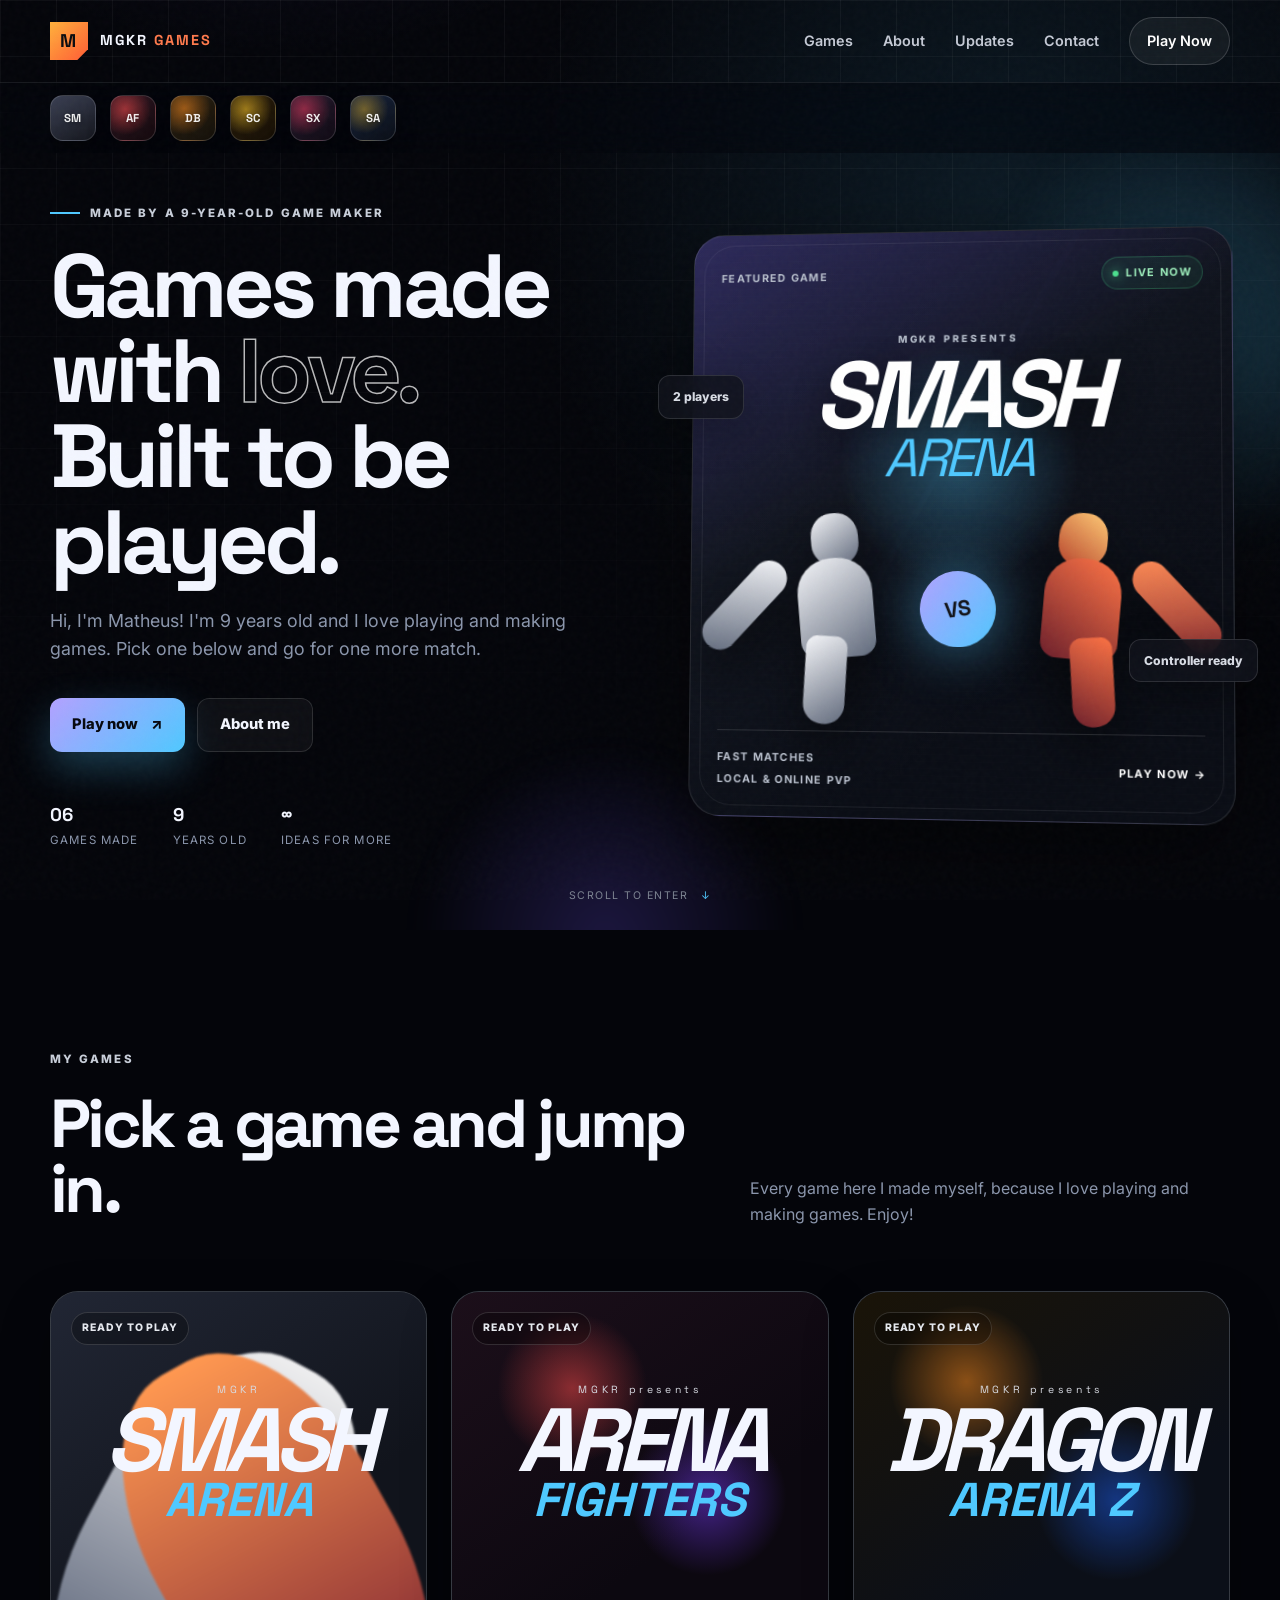
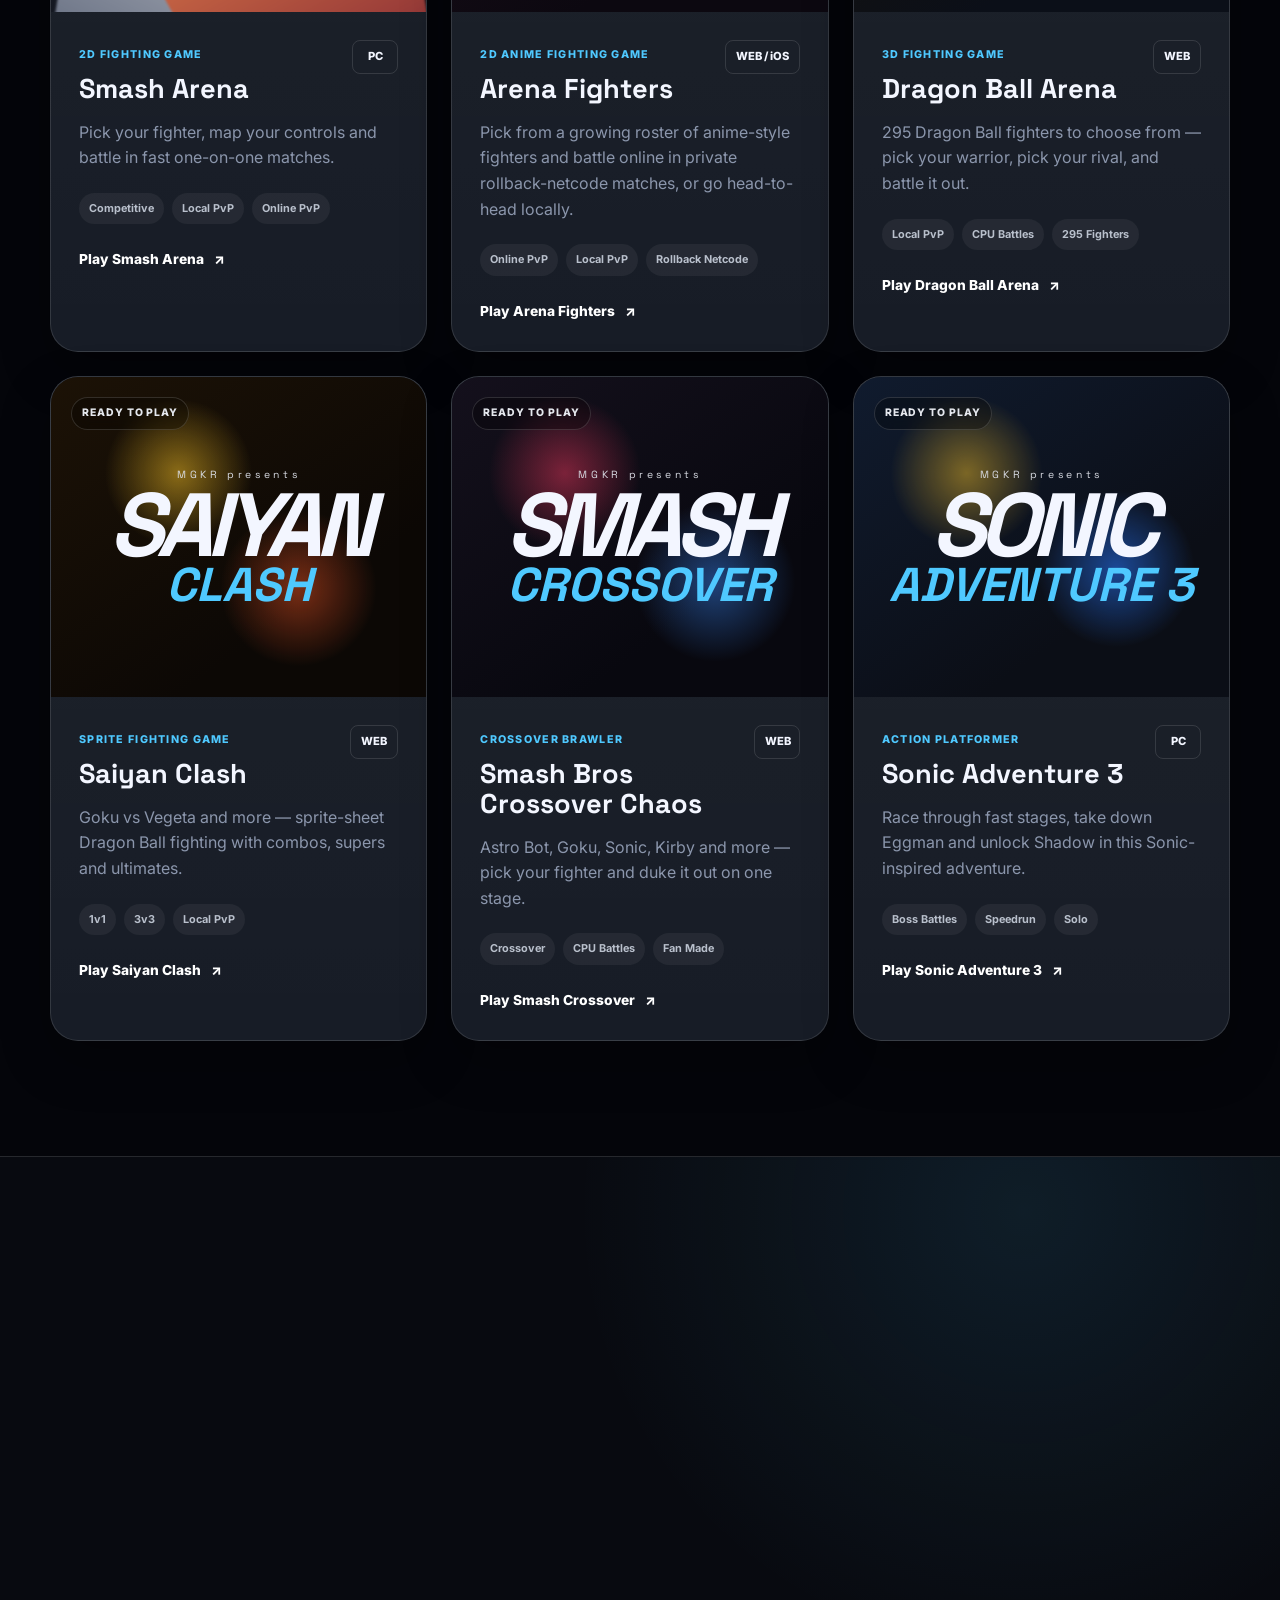
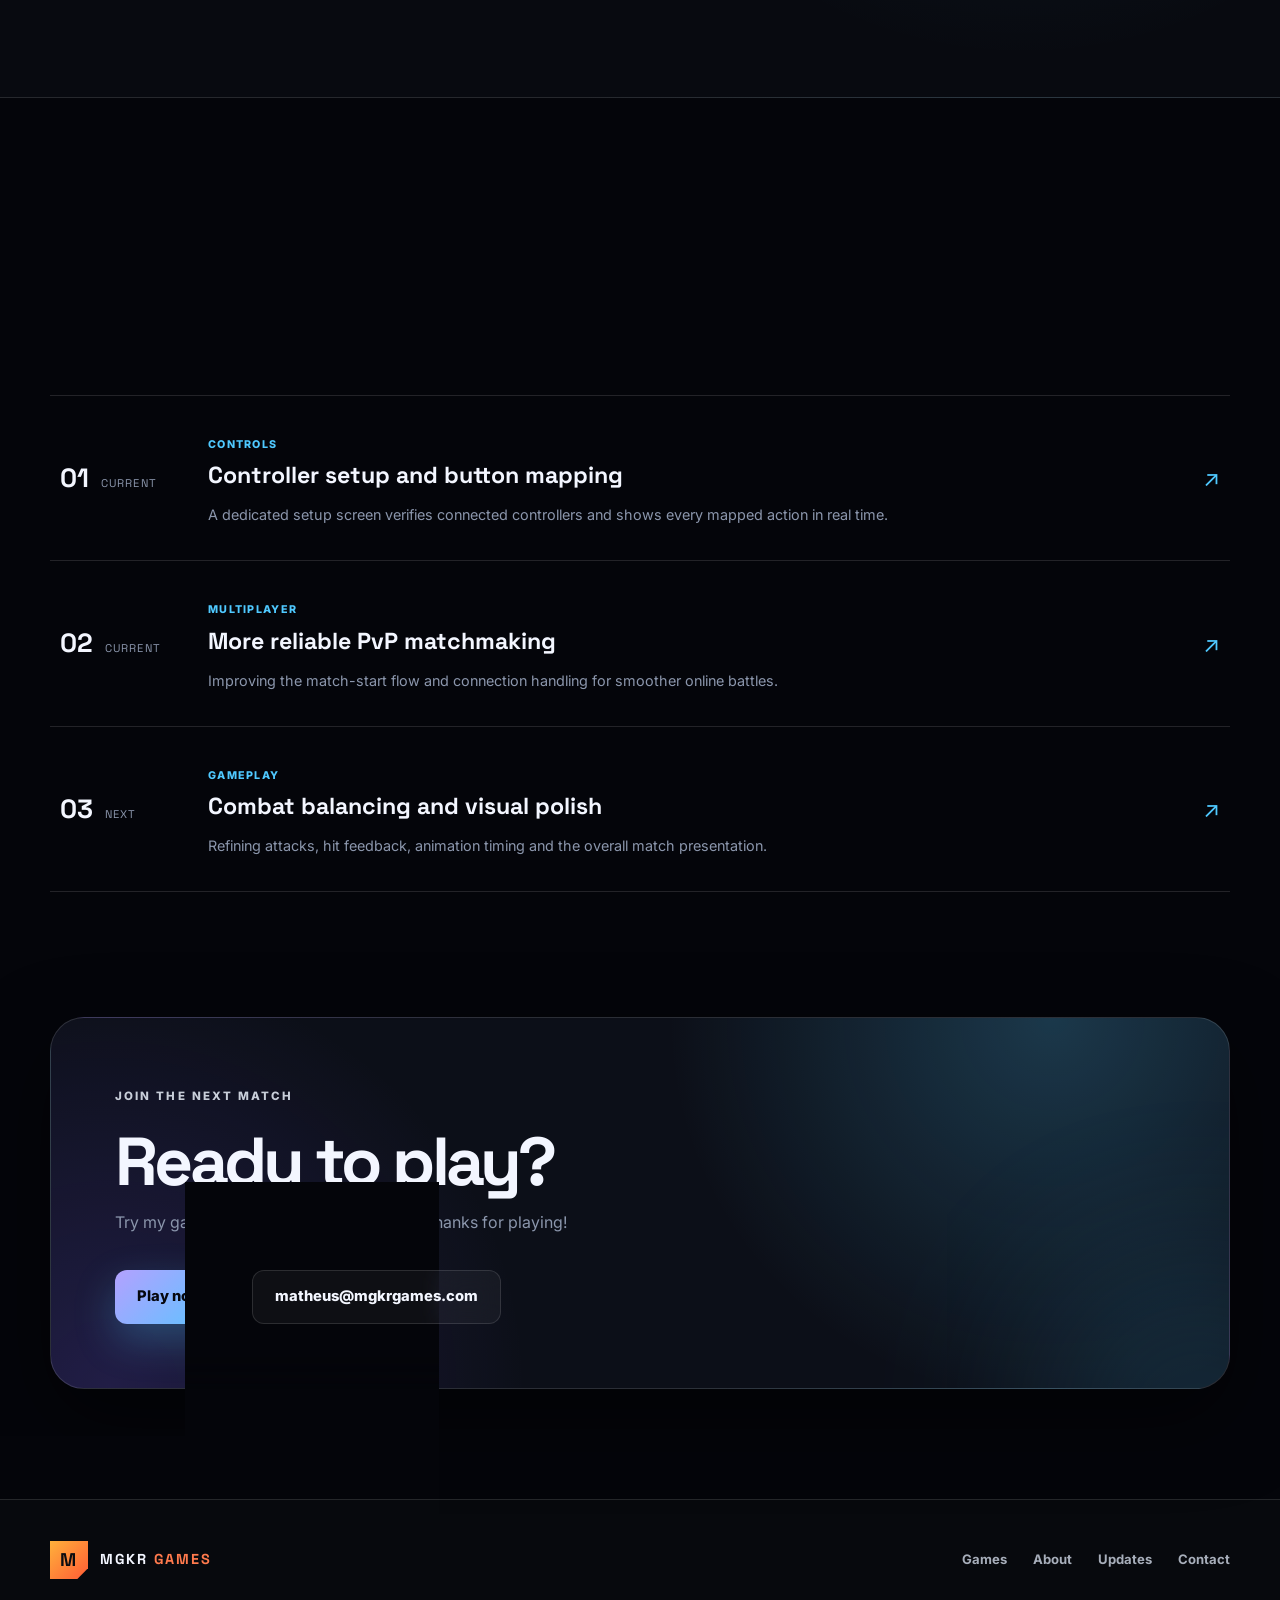
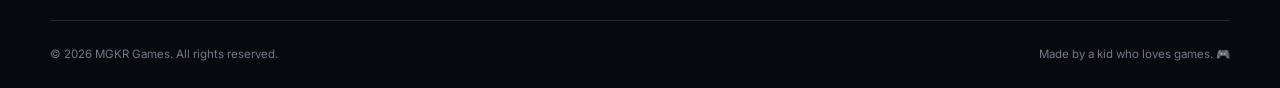
==== index.html @ c2ef51e2 "Revert brand icon to orange, add PS5-style game dock to header The brand-mark logo and "GAMES" wordm" ====
<!DOCTYPE html>
<html lang="en">
<head>
  <meta charset="UTF-8" />
  <meta name="viewport" content="width=device-width, initial-scale=1.0" />
  <meta name="description" content="MGKR Games — games made by Matheus, a 9-year-old who loves playing and making games." />
  <meta name="theme-color" content="#04050a" />
  <meta property="og:title" content="MGKR Games" />
  <meta property="og:description" content="Games made by a 9-year-old who loves playing and making games." />
  <meta property="og:type" content="website" />
  <meta property="og:url" content="https://mgkrgames.com" />
  <title>MGKR Games — Made by Matheus</title>
  <link rel="icon" href="favicon.svg" type="image/svg+xml" />
  <link rel="stylesheet" href="styles.css?v=6" />
</head>
<body>
  <div class="site-noise" aria-hidden="true"></div>

  <header class="site-header" id="top">
    <div class="container nav-wrap">
      <a class="brand" href="#top" aria-label="MGKR Games home">
        <span class="brand-mark">M</span>
        <span class="brand-text">MGKR <strong>GAMES</strong></span>
      </a>

      <button class="menu-toggle" aria-expanded="false" aria-controls="main-nav" aria-label="Open navigation">
        <span></span><span></span><span></span>
      </button>

      <nav class="main-nav" id="main-nav" aria-label="Main navigation">
        <a href="#games">Games</a>
        <a href="#about">About</a>
        <a href="#updates">Updates</a>
        <a href="#contact">Contact</a>
        <a class="nav-cta" href="#games">Play Now</a>
      </nav>
    </div>

    <div class="game-dock" aria-label="Jump to a game">
      <div class="container game-dock-row">
        <a class="dock-icon dock-smash" href="https://smash.mgkrgames.com" aria-label="Smash Arena"><span>SM</span></a>
        <a class="dock-icon dock-arena-fighters" href="https://arenafighters.mgkrgames.com" aria-label="Arena Fighters"><span>AF</span></a>
        <a class="dock-icon dock-dragonball" href="https://dragonballarena.mgkrgames.com" aria-label="Dragon Ball Arena"><span>DB</span></a>
        <a class="dock-icon dock-saiyan" href="https://saiyanclash.mgkrgames.com" aria-label="Saiyan Clash"><span>SC</span></a>
        <a class="dock-icon dock-crossover" href="https://smashcrossover.mgkrgames.com" aria-label="Smash Bros Crossover Chaos"><span>SX</span></a>
        <a class="dock-icon dock-sonic" href="https://sonic.mgkrgames.com" aria-label="Sonic Adventure 3"><span>SA</span></a>
      </div>
    </div>
  </header>

  <main>
    <section class="hero">
      <div class="hero-grid" aria-hidden="true"></div>
      <div class="hero-orb hero-orb-one" aria-hidden="true"></div>
      <div class="hero-orb hero-orb-two" aria-hidden="true"></div>

      <div class="container hero-layout">
        <div class="hero-copy reveal">
          <div class="eyebrow"><span></span> Made by a 9-year-old game maker</div>
          <h1>Games made with <em>love.</em><br />Built to be played.</h1>
          <p>
            Hi, I'm Matheus! I'm 9 years old and I love playing and making
            games. Pick one below and go for one more match.
          </p>
          <div class="hero-actions">
            <a class="button button-primary" href="#games">
              Play now
              <span aria-hidden="true">↗</span>
            </a>
            <a class="button button-secondary" href="#about">About me</a>
          </div>

          <div class="hero-meta">
            <div><strong>06</strong><span>Games made</span></div>
            <div><strong>9</strong><span>Years old</span></div>
            <div><strong>∞</strong><span>Ideas for more</span></div>
          </div>
        </div>

        <div class="hero-visual reveal reveal-delay">
          <div class="arena-card">
            <div class="arena-topline">
              <span>Featured game</span>
              <span class="live-pill"><i></i> Live now</span>
            </div>
            <div class="arena-logo">
              <span class="arena-small">MGKR presents</span>
              <strong>SMASH</strong>
              <em>ARENA</em>
            </div>
            <div class="fighters" aria-hidden="true">
              <div class="fighter fighter-left">
                <span class="head"></span>
                <span class="body"></span>
                <span class="arm"></span>
                <span class="leg"></span>
              </div>
              <div class="impact">VS</div>
              <div class="fighter fighter-right">
                <span class="head"></span>
                <span class="body"></span>
                <span class="arm"></span>
                <span class="leg"></span>
              </div>
            </div>
            <div class="arena-bottom">
              <div>
                <span>Fast matches</span>
                <span>Local & online PvP</span>
              </div>
              <a href="https://smash.mgkrgames.com" aria-label="Open Smash Arena">Play now →</a>
            </div>
          </div>
          <div class="floating-chip chip-one">2 players</div>
          <div class="floating-chip chip-two">Controller ready</div>
        </div>
      </div>

      <div class="hero-scroll">Scroll to enter <span>↓</span></div>
    </section>

    <section class="section games-section" id="games">
      <div class="container">
        <div class="section-heading reveal">
          <div>
            <span class="section-kicker">My games</span>
            <h2>Pick a game and jump in.</h2>
          </div>
          <p>Every game here I made myself, because I love playing and making games. Enjoy!</p>
        </div>

        <div class="game-grid">
          <article class="game-card game-card-featured reveal">
            <a class="game-card-art smash-art" href="https://smash.mgkrgames.com" aria-label="Play Smash Arena">
              <span class="card-status">Ready to play</span>
              <div class="mini-logo">
                <small>MGKR</small>
                <strong>SMASH</strong>
                <em>ARENA</em>
              </div>
            </a>
            <div class="game-card-content">
              <div class="game-title-row">
                <div>
                  <span class="game-type">2D Fighting Game</span>
                  <h3>Smash Arena</h3>
                </div>
                <span class="platform-badge">PC</span>
              </div>
              <p>Pick your fighter, map your controls and battle in fast one-on-one matches.</p>
              <div class="tag-row">
                <span>Competitive</span>
                <span>Local PvP</span>
                <span>Online PvP</span>
              </div>
              <a class="text-link" href="https://smash.mgkrgames.com">Play Smash Arena <span>↗</span></a>
            </div>
          </article>

          <article class="game-card game-card-featured arena-fighters-card reveal reveal-delay">
            <a class="game-card-art arena-fighters-art" href="https://arenafighters.mgkrgames.com" aria-label="Play Arena Fighters">
              <span class="card-status">Ready to play</span>
              <div class="mini-logo">
                <small>MGKR presents</small>
                <strong>ARENA</strong>
                <em>FIGHTERS</em>
              </div>
            </a>
            <div class="game-card-content">
              <div class="game-title-row">
                <div>
                  <span class="game-type">2D Anime Fighting Game</span>
                  <h3>Arena Fighters</h3>
                </div>
                <span class="platform-badge">WEB / iOS</span>
              </div>
              <p>Pick from a growing roster of anime-style fighters and battle online in private rollback-netcode matches, or go head-to-head locally.</p>
              <div class="tag-row">
                <span>Online PvP</span>
                <span>Local PvP</span>
                <span>Rollback Netcode</span>
              </div>
              <a class="text-link" href="https://arenafighters.mgkrgames.com">Play Arena Fighters <span>↗</span></a>
            </div>
          </article>

          <article class="game-card reveal">
            <a class="game-card-art dragonball-art" href="https://dragonballarena.mgkrgames.com" aria-label="Play Dragon Ball Arena">
              <span class="card-status">Ready to play</span>
              <div class="mini-logo">
                <small>MGKR presents</small>
                <strong>DRAGON</strong>
                <em>ARENA Z</em>
              </div>
            </a>
            <div class="game-card-content">
              <div class="game-title-row">
                <div>
                  <span class="game-type">3D Fighting Game</span>
                  <h3>Dragon Ball Arena</h3>
                </div>
                <span class="platform-badge">WEB</span>
              </div>
              <p>295 Dragon Ball fighters to choose from — pick your warrior, pick your rival, and battle it out.</p>
              <div class="tag-row">
                <span>Local PvP</span>
                <span>CPU Battles</span>
                <span>295 Fighters</span>
              </div>
              <a class="text-link" href="https://dragonballarena.mgkrgames.com">Play Dragon Ball Arena <span>↗</span></a>
            </div>
          </article>

          <article class="game-card reveal reveal-delay">
            <a class="game-card-art saiyan-art" href="https://saiyanclash.mgkrgames.com" aria-label="Play Saiyan Clash">
              <span class="card-status">Ready to play</span>
              <div class="mini-logo">
                <small>MGKR presents</small>
                <strong>SAIYAN</strong>
                <em>CLASH</em>
              </div>
            </a>
            <div class="game-card-content">
              <div class="game-title-row">
                <div>
                  <span class="game-type">Sprite Fighting Game</span>
                  <h3>Saiyan Clash</h3>
                </div>
                <span class="platform-badge">WEB</span>
              </div>
              <p>Goku vs Vegeta and more — sprite-sheet Dragon Ball fighting with combos, supers and ultimates.</p>
              <div class="tag-row">
                <span>1v1</span>
                <span>3v3</span>
                <span>Local PvP</span>
              </div>
              <a class="text-link" href="https://saiyanclash.mgkrgames.com">Play Saiyan Clash <span>↗</span></a>
            </div>
          </article>

          <article class="game-card reveal">
            <a class="game-card-art crossover-art" href="https://smashcrossover.mgkrgames.com" aria-label="Play Smash Bros Crossover Chaos">
              <span class="card-status">Ready to play</span>
              <div class="mini-logo">
                <small>MGKR presents</small>
                <strong>SMASH</strong>
                <em>CROSSOVER</em>
              </div>
            </a>
            <div class="game-card-content">
              <div class="game-title-row">
                <div>
                  <span class="game-type">Crossover Brawler</span>
                  <h3>Smash Bros Crossover Chaos</h3>
                </div>
                <span class="platform-badge">WEB</span>
              </div>
              <p>Astro Bot, Goku, Sonic, Kirby and more — pick your fighter and duke it out on one stage.</p>
              <div class="tag-row">
                <span>Crossover</span>
                <span>CPU Battles</span>
                <span>Fan Made</span>
              </div>
              <a class="text-link" href="https://smashcrossover.mgkrgames.com">Play Smash Crossover <span>↗</span></a>
            </div>
          </article>

          <article class="game-card upcoming-card reveal reveal-delay">
            <a class="game-card-art sonic-art" href="https://sonic.mgkrgames.com" aria-label="Play Sonic Adventure 3">
              <span class="card-status">Ready to play</span>
              <div class="mini-logo">
                <small>MGKR presents</small>
                <strong>SONIC</strong>
                <em>ADVENTURE 3</em>
              </div>
            </a>
            <div class="game-card-content">
              <div class="game-title-row">
                <div>
                  <span class="game-type">Action Platformer</span>
                  <h3>Sonic Adventure 3</h3>
                </div>
                <span class="platform-badge">PC</span>
              </div>
              <p>Race through fast stages, take down Eggman and unlock Shadow in this Sonic-inspired adventure.</p>
              <div class="tag-row">
                <span>Boss Battles</span>
                <span>Speedrun</span>
                <span>Solo</span>
              </div>
              <a class="text-link" href="https://sonic.mgkrgames.com">Play Sonic Adventure 3 <span>↗</span></a>
            </div>
          </article>
        </div>
      </div>
    </section>

    <section class="section about-section kid-about" id="about">
      <div class="container about-layout-kid">
        <div class="about-copy reveal">
          <span class="section-kicker">About me</span>
          <h2>Hi, I'm Matheus. <span class="wave" aria-hidden="true">👋</span></h2>
          <p class="about-lead">
            I'm 9 years old and I love making and playing games. Enjoy! <span aria-hidden="true">😊</span>
          </p>
          <p>
            Every game on this site is something I made because I wanted to play it
            myself. I hope you have as much fun playing them as I had making them!
          </p>
          <a class="button button-secondary" href="mailto:matheus@mgkrgames.com">✉️ matheus@mgkrgames.com</a>
        </div>
      </div>
    </section>

    <section class="section updates-section" id="updates">
      <div class="container">
        <div class="section-heading reveal">
          <div>
            <span class="section-kicker">Development log</span>
            <h2>What I'm working on.</h2>
          </div>
          <p>Here's what I'm improving next as I keep polishing Smash Arena.</p>
        </div>

        <div class="updates-list">
          <article class="update-item reveal">
            <div class="update-date"><strong>01</strong><span>Current</span></div>
            <div class="update-copy">
              <span class="update-label">Controls</span>
              <h3>Controller setup and button mapping</h3>
              <p>A dedicated setup screen verifies connected controllers and shows every mapped action in real time.</p>
            </div>
            <span class="update-arrow">↗</span>
          </article>

          <article class="update-item reveal">
            <div class="update-date"><strong>02</strong><span>Current</span></div>
            <div class="update-copy">
              <span class="update-label">Multiplayer</span>
              <h3>More reliable PvP matchmaking</h3>
              <p>Improving the match-start flow and connection handling for smoother online battles.</p>
            </div>
            <span class="update-arrow">↗</span>
          </article>

          <article class="update-item reveal">
            <div class="update-date"><strong>03</strong><span>Next</span></div>
            <div class="update-copy">
              <span class="update-label">Gameplay</span>
              <h3>Combat balancing and visual polish</h3>
              <p>Refining attacks, hit feedback, animation timing and the overall match presentation.</p>
            </div>
            <span class="update-arrow">↗</span>
          </article>
        </div>
      </div>
    </section>

    <section class="cta-section" id="contact">
      <div class="container cta-card reveal">
        <div class="cta-glow" aria-hidden="true"></div>
        <div>
          <span class="section-kicker">Join the next match</span>
          <h2>Ready to play?</h2>
          <p>Try my games, tell me what you think, and thanks for playing!</p>
        </div>
        <div class="cta-actions">
          <a class="button button-primary" href="#games">Play now ↗</a>
          <a class="button button-secondary" href="mailto:matheus@mgkrgames.com">matheus@mgkrgames.com</a>
        </div>
      </div>
    </section>
  </main>

  <footer class="site-footer">
    <div class="container footer-top">
      <a class="brand" href="#top">
        <span class="brand-mark">M</span>
        <span class="brand-text">MGKR <strong>GAMES</strong></span>
      </a>
      <div class="footer-links">
        <a href="#games">Games</a>
        <a href="#about">About</a>
        <a href="#updates">Updates</a>
        <a href="mailto:matheus@mgkrgames.com">Contact</a>
      </div>
    </div>
    <div class="container footer-bottom">
      <span>© <span id="year"></span> MGKR Games. All rights reserved.</span>
      <span>Made by a kid who loves games. 🎮</span>
    </div>
  </footer>

  <script src="script.js?v=6"></script>
</body>
</html>
---- styles.css ----
@import url('https://fonts.googleapis.com/css2?family=Inter:wght@400;500;600;700;800&family=Space+Grotesk:wght@500;600;700&display=swap');

:root {
  --bg: #04050a;
  --surface: #0d121c;
  --surface-2: #121927;
  --text: #f3f6ff;
  --muted: #8b96ac;
  --line: rgba(255, 255, 255, 0.12);
  --accent: #4fc9ff;
  --accent-2: #b3a1ff;
  --purple: #7457ff;
  --max: 1180px;
  --radius-lg: 28px;
  --radius-md: 20px;
  --shadow: 0 30px 80px rgba(0, 0, 0, 0.5);
  --glass: rgba(255, 255, 255, 0.045);
  --glass-strong: rgba(255, 255, 255, 0.07);
}

* {
  box-sizing: border-box;
}

html {
  scroll-behavior: smooth;
}

body {
  margin: 0;
  background:
    radial-gradient(circle at 78% 4%, rgba(79, 201, 255, 0.1), transparent 30rem),
    radial-gradient(circle at 22% -10%, rgba(116, 87, 255, 0.17), transparent 34rem),
    var(--bg);
  color: var(--text);
  font-family: "Inter", sans-serif;
  line-height: 1.6;
  overflow-x: hidden;
}

body.menu-open {
  overflow: hidden;
}

a {
  color: inherit;
  text-decoration: none;
}

button,
a {
  -webkit-tap-highlight-color: transparent;
}

img {
  max-width: 100%;
}

.container {
  width: min(calc(100% - 40px), var(--max));
  margin-inline: auto;
}

.site-noise {
  position: fixed;
  inset: 0;
  pointer-events: none;
  opacity: 0.035;
  z-index: 50;
  background-image: url("data:image/svg+xml,%3Csvg viewBox='0 0 180 180' xmlns='http://www.w3.org/2000/svg'%3E%3Cfilter id='n'%3E%3CfeTurbulence type='fractalNoise' baseFrequency='.9' numOctaves='4' stitchTiles='stitch'/%3E%3C/filter%3E%3Crect width='100%25' height='100%25' filter='url(%23n)' opacity='.7'/%3E%3C/svg%3E");
}

.site-header {
  position: fixed;
  inset: 0 0 auto;
  z-index: 40;
  transition: background 0.3s ease, border-color 0.3s ease, backdrop-filter 0.3s ease;
  border-bottom: 1px solid transparent;
}

.site-header.scrolled {
  background: rgba(4, 6, 12, 0.72);
  border-color: var(--line);
  backdrop-filter: blur(20px) saturate(140%);
}

.nav-wrap {
  min-height: 82px;
  display: flex;
  align-items: center;
  justify-content: space-between;
}

.brand {
  display: inline-flex;
  align-items: center;
  gap: 12px;
  font-family: "Space Grotesk", sans-serif;
  font-size: 0.9rem;
  font-weight: 700;
  letter-spacing: 0.12em;
}

.brand-mark {
  width: 38px;
  height: 38px;
  display: grid;
  place-items: center;
  color: #0b0c10;
  background: linear-gradient(135deg, #ffb13b, #ff5c35);
  clip-path: polygon(0 0, 100% 0, 100% 72%, 72% 100%, 0 100%);
  font-size: 1.15rem;
  font-weight: 900;
}

.brand-text strong {
  color: #ff7a4d;
}

.main-nav {
  display: flex;
  align-items: center;
  gap: 30px;
  color: #c5cad5;
  font-size: 0.9rem;
  font-weight: 600;
}

.main-nav > a:not(.nav-cta) {
  position: relative;
}

.main-nav > a:not(.nav-cta)::after {
  content: "";
  position: absolute;
  left: 0;
  bottom: -7px;
  width: 0;
  height: 2px;
  background: var(--accent);
  transition: width 0.2s ease;
}

.main-nav > a:hover::after {
  width: 100%;
}

.nav-cta {
  padding: 11px 17px;
  border: 1px solid rgba(255, 255, 255, 0.16);
  border-radius: 999px;
  color: white;
  background: rgba(255, 255, 255, 0.055);
  transition: 0.2s ease;
}

.nav-cta {
  backdrop-filter: blur(10px);
}

.nav-cta:hover {
  border-color: rgba(79, 201, 255, 0.55);
  background: rgba(79, 201, 255, 0.10);
}

.menu-toggle {
  display: none;
  width: 44px;
  height: 44px;
  border: 1px solid var(--line);
  border-radius: 12px;
  background: rgba(255, 255, 255, 0.05);
  align-items: center;
  justify-content: center;
  flex-direction: column;
  gap: 5px;
}

.menu-toggle span {
  width: 19px;
  height: 2px;
  background: white;
  transition: 0.25s ease;
}

.game-dock {
  border-top: 1px solid rgba(255, 255, 255, 0.08);
  background: rgba(4, 6, 12, 0.55);
  backdrop-filter: blur(16px) saturate(140%);
}

.game-dock-row {
  display: flex;
  align-items: center;
  gap: 14px;
  padding: 12px 0;
  overflow-x: auto;
  scrollbar-width: none;
}

.game-dock-row::-webkit-scrollbar {
  display: none;
}

.dock-icon {
  flex: 0 0 auto;
  width: 46px;
  height: 46px;
  display: grid;
  place-items: center;
  border-radius: 13px;
  border: 1px solid rgba(255, 255, 255, 0.14);
  box-shadow: 0 8px 20px rgba(0, 0, 0, 0.35);
  transition: transform 0.2s cubic-bezier(.2,.8,.3,1.3), box-shadow 0.2s ease, border-color 0.2s ease;
}

.dock-icon span {
  font-family: "Space Grotesk", sans-serif;
  font-size: 0.72rem;
  font-weight: 800;
  letter-spacing: 0.03em;
  color: rgba(255, 255, 255, 0.92);
  text-shadow: 0 1px 4px rgba(0, 0, 0, 0.4);
}

.dock-icon:hover,
.dock-icon:focus-visible {
  transform: translateY(-4px) scale(1.08);
  border-color: rgba(255, 255, 255, 0.4);
  box-shadow: 0 14px 30px rgba(0, 0, 0, 0.45), 0 0 22px rgba(79, 201, 255, 0.25);
  outline: none;
}

.dock-smash { background: linear-gradient(150deg, #3a3f52, #14161d); }
.dock-arena-fighters { background: radial-gradient(circle at 32% 30%, rgba(255,76,76,.55), transparent 60%), linear-gradient(150deg, #2a1420, #14090d); }
.dock-dragonball { background: radial-gradient(circle at 30% 28%, rgba(255,140,30,.55), transparent 60%), linear-gradient(150deg, #2a2010, #14100a); }
.dock-saiyan { background: radial-gradient(circle at 34% 30%, rgba(255,200,40,.55), transparent 60%), linear-gradient(150deg, #2a1e0a, #150e05); }
.dock-crossover { background: radial-gradient(circle at 30% 30%, rgba(255,60,100,.5), transparent 60%), linear-gradient(150deg, #241a2c, #100a14); }
.dock-sonic { background: radial-gradient(circle at 30% 30%, rgba(255,199,40,.4), transparent 55%), linear-gradient(150deg, #16223a, #0a0e16); }

.hero {
  position: relative;
  min-height: 100svh;
  display: grid;
  align-items: center;
  isolation: isolate;
  overflow: hidden;
  padding: 196px 0 80px;
}

.hero-grid {
  position: absolute;
  inset: 0;
  z-index: -4;
  background-image:
    linear-gradient(rgba(255,255,255,.045) 1px, transparent 1px),
    linear-gradient(90deg, rgba(255,255,255,.045) 1px, transparent 1px);
  background-size: 56px 56px;
  mask-image: linear-gradient(to bottom, black 0%, transparent 86%);
}

.hero::after {
  content: "";
  position: absolute;
  inset: auto 0 0;
  height: 180px;
  z-index: -3;
  background: linear-gradient(to bottom, transparent, var(--bg));
}

.hero-orb {
  position: absolute;
  z-index: -2;
  border-radius: 50%;
  filter: blur(15px);
}

.hero-orb-one {
  width: 470px;
  height: 470px;
  right: -150px;
  top: 10%;
  background: radial-gradient(circle, rgba(79, 201, 255, 0.24), transparent 66%);
}

.hero-orb-two {
  width: 390px;
  height: 390px;
  left: 32%;
  bottom: -200px;
  background: radial-gradient(circle, rgba(116, 87, 255, 0.22), transparent 68%);
}

.hero-layout {
  display: grid;
  grid-template-columns: 1.02fr 0.98fr;
  gap: 70px;
  align-items: center;
}

.eyebrow,
.section-kicker {
  display: inline-flex;
  align-items: center;
  gap: 10px;
  color: #c8ced9;
  text-transform: uppercase;
  letter-spacing: 0.18em;
  font-size: 0.72rem;
  font-weight: 800;
}

.eyebrow span {
  width: 30px;
  height: 2px;
  background: var(--accent);
}

.hero h1,
.section-heading h2,
.about-copy h2,
.cta-card h2 {
  font-family: "Space Grotesk", sans-serif;
  letter-spacing: -0.055em;
  line-height: 0.95;
  margin: 22px 0;
}

.hero h1 {
  font-size: clamp(3.8rem, 7vw, 7rem);
  max-width: 800px;
}

.hero h1 em {
  font-style: normal;
  color: transparent;
  -webkit-text-stroke: 1.5px rgba(255, 255, 255, 0.72);
}

.hero-copy > p {
  max-width: 600px;
  color: var(--muted);
  font-size: clamp(1rem, 1.4vw, 1.17rem);
}

.hero-actions,
.cta-actions {
  display: flex;
  flex-wrap: wrap;
  gap: 12px;
  margin-top: 34px;
}

.button {
  min-height: 54px;
  padding: 0 22px;
  border-radius: 12px;
  display: inline-flex;
  align-items: center;
  justify-content: center;
  gap: 13px;
  font-weight: 800;
  font-size: 0.92rem;
  transition: transform 0.2s ease, border-color 0.2s ease, background 0.2s ease;
}

.button:hover {
  transform: translateY(-2px);
}

.button-primary {
  color: #06080f;
  background: linear-gradient(135deg, var(--accent-2), var(--accent));
  box-shadow: 0 16px 40px rgba(79, 201, 255, 0.28);
}

.button-secondary {
  border: 1px solid var(--line);
  background: var(--glass);
  backdrop-filter: blur(12px);
}

.button-secondary:hover {
  border-color: rgba(255, 255, 255, 0.26);
}

.hero-meta {
  margin-top: 48px;
  display: flex;
  gap: 34px;
}

.hero-meta div {
  display: grid;
  gap: 2px;
}

.hero-meta strong {
  font-family: "Space Grotesk", sans-serif;
  font-size: 1.15rem;
}

.hero-meta span {
  color: var(--muted);
  font-size: 0.72rem;
  text-transform: uppercase;
  letter-spacing: 0.1em;
}

.hero-visual {
  position: relative;
  perspective: 1100px;
}

.arena-card {
  min-height: 590px;
  position: relative;
  overflow: hidden;
  padding: 28px;
  border: 1px solid rgba(255, 255, 255, 0.12);
  border-radius: 32px;
  background:
    radial-gradient(circle at 50% 40%, rgba(79, 201, 255, 0.32), transparent 27%),
    linear-gradient(150deg, rgba(116, 87, 255, 0.24), transparent 40%),
    linear-gradient(145deg, #171c28, #0a0d15 72%);
  box-shadow: var(--shadow);
  transform: rotateY(-4deg) rotateX(2deg);
}

.arena-card::before,
.arena-card::after {
  content: "";
  position: absolute;
  inset: 0;
  pointer-events: none;
}

.arena-card::before {
  opacity: 0.55;
  background:
    linear-gradient(120deg, transparent 0 44%, rgba(255, 255, 255, 0.06) 44.3% 44.8%, transparent 45%),
    repeating-linear-gradient(0deg, rgba(255,255,255,.04) 0 1px, transparent 1px 7px);
  mix-blend-mode: overlay;
}

.arena-card::after {
  border: 1px solid rgba(255, 255, 255, 0.07);
  border-radius: inherit;
  inset: 10px;
}

.arena-topline,
.arena-bottom {
  position: relative;
  z-index: 3;
  display: flex;
  justify-content: space-between;
  align-items: center;
  color: #b9c0cd;
  text-transform: uppercase;
  font-size: 0.68rem;
  letter-spacing: 0.12em;
  font-weight: 700;
}

.live-pill {
  display: inline-flex;
  align-items: center;
  gap: 7px;
  padding: 7px 10px;
  border: 1px solid rgba(76, 223, 143, 0.24);
  border-radius: 999px;
  color: #9ef0bd;
  background: rgba(76, 223, 143, 0.07);
}

.live-pill i {
  width: 6px;
  height: 6px;
  border-radius: 50%;
  background: #4cdf8f;
  box-shadow: 0 0 12px #4cdf8f;
}

.arena-logo {
  position: relative;
  z-index: 3;
  margin-top: 44px;
  text-align: center;
  font-family: "Space Grotesk", sans-serif;
  line-height: 0.78;
}

.arena-small {
  display: block;
  margin-bottom: 15px;
  color: #b5bdca;
  text-transform: uppercase;
  letter-spacing: 0.28em;
  font-family: "Inter", sans-serif;
  font-size: 0.62rem;
  font-weight: 800;
}

.arena-logo strong,
.arena-logo em {
  display: block;
  font-style: italic;
  letter-spacing: -0.07em;
}

.arena-logo strong {
  font-size: clamp(4.4rem, 7.5vw, 6.4rem);
  color: #fff;
  text-shadow: 0 10px 35px rgba(0, 0, 0, .45);
}

.arena-logo em {
  margin-top: 5px;
  font-size: clamp(2.3rem, 4.2vw, 3.5rem);
  color: var(--accent);
}

.fighters {
  position: relative;
  z-index: 2;
  height: 230px;
  margin: 22px auto 0;
}

.fighter {
  position: absolute;
  bottom: 12px;
  width: 145px;
  height: 205px;
  filter: drop-shadow(0 24px 25px rgba(0, 0, 0, .55));
}

.fighter span {
  display: block;
  position: absolute;
  background: linear-gradient(145deg, #f6f7fa, #60697b);
}

.fighter .head {
  width: 48px;
  height: 52px;
  border-radius: 44% 46% 40% 42%;
  top: 0;
}

.fighter .body {
  width: 76px;
  height: 100px;
  top: 45px;
  border-radius: 35px 35px 16px 18px;
}

.fighter .arm {
  width: 36px;
  height: 110px;
  top: 48px;
  border-radius: 25px;
}

.fighter .leg {
  width: 42px;
  height: 88px;
  top: 122px;
  border-radius: 12px 12px 20px 20px;
}

.fighter-left {
  left: 8%;
  transform: rotate(-5deg);
}

.fighter-left .head { left: 62px; }
.fighter-left .body { left: 44px; }
.fighter-left .arm { left: 12px; transform: rotate(48deg); transform-origin: top; }
.fighter-left .leg { left: 44px; transform: rotate(8deg); }

.fighter-right {
  right: 8%;
  transform: rotate(5deg) scaleX(-1);
}

.fighter-right .head { left: 62px; background: linear-gradient(145deg, #ffcb76, #b8452c); }
.fighter-right .body { left: 44px; background: linear-gradient(145deg, #ff7445, #6c1f2b); }
.fighter-right .arm { left: 12px; transform: rotate(48deg); transform-origin: top; background: linear-gradient(145deg, #ff8c55, #8a2c31); }
.fighter-right .leg { left: 44px; transform: rotate(8deg); background: linear-gradient(145deg, #ff7445, #6c1f2b); }

.impact {
  position: absolute;
  inset: 70px 0 auto;
  margin: auto;
  width: 76px;
  height: 76px;
  display: grid;
  place-items: center;
  border-radius: 50%;
  color: #121318;
  font-family: "Space Grotesk", sans-serif;
  font-size: 1.35rem;
  font-weight: 900;
  background: linear-gradient(135deg, var(--accent-2), var(--accent));
  box-shadow: 0 0 55px rgba(79, 201, 255, 0.5);
  transform: rotate(-8deg);
}

.arena-bottom {
  position: absolute;
  left: 28px;
  right: 28px;
  bottom: 28px;
  padding-top: 18px;
  border-top: 1px solid var(--line);
}

.arena-bottom > div {
  display: flex;
  flex-direction: column;
  gap: 4px;
}

.arena-bottom a {
  color: #fff;
}

.floating-chip {
  position: absolute;
  padding: 11px 14px;
  border: 1px solid rgba(255, 255, 255, 0.12);
  border-radius: 12px;
  color: #d8dce4;
  background: rgba(16, 19, 27, 0.82);
  backdrop-filter: blur(12px);
  font-size: 0.76rem;
  font-weight: 800;
  box-shadow: 0 14px 40px rgba(0,0,0,.28);
}

.chip-one {
  left: -28px;
  top: 25%;
}

.chip-two {
  right: -28px;
  bottom: 23%;
}

.hero-scroll {
  position: absolute;
  left: 50%;
  bottom: 25px;
  transform: translateX(-50%);
  color: #7d8492;
  font-size: 0.66rem;
  letter-spacing: 0.14em;
  text-transform: uppercase;
}

.hero-scroll span {
  margin-left: 8px;
  color: var(--accent);
}

.section {
  padding: 115px 0;
}

.section-heading {
  display: flex;
  align-items: end;
  justify-content: space-between;
  gap: 40px;
  margin-bottom: 48px;
}

.section-heading h2,
.about-copy h2,
.cta-card h2 {
  font-size: clamp(2.9rem, 5.3vw, 5.4rem);
}

.section-heading p {
  max-width: 480px;
  color: var(--muted);
}

.game-grid {
  display: grid;
  grid-template-columns: repeat(3, 1fr);
  gap: 24px;
}

.game-card {
  overflow: hidden;
  border: 1px solid var(--line);
  border-radius: var(--radius-lg);
  background: linear-gradient(180deg, var(--glass-strong), var(--glass)), var(--surface);
  backdrop-filter: blur(14px);
  box-shadow: 0 20px 50px rgba(0, 0, 0, 0.3);
  transition: transform .25s ease, border-color .25s ease, box-shadow .25s ease;
}

.game-card:hover {
  transform: translateY(-6px);
  border-color: rgba(79, 201, 255, 0.35);
  box-shadow: 0 26px 60px rgba(0, 0, 0, 0.4), 0 0 40px rgba(79, 201, 255, 0.12);
}

.game-card-art {
  display: block;
  position: relative;
  min-height: 320px;
  overflow: hidden;
  color: inherit;
  text-decoration: none;
}

.smash-art {
  background:
    radial-gradient(circle at 64% 45%, rgba(255, 157, 57, .55), transparent 18%),
    radial-gradient(circle at 36% 65%, rgba(116, 71, 255, .52), transparent 20%),
    linear-gradient(145deg, #212634 0%, #11141c 70%);
}

.smash-art::before,
.smash-art::after {
  content: "";
  position: absolute;
  width: 240px;
  height: 420px;
  bottom: -150px;
  border-radius: 44%;
  filter: blur(1px);
}

.smash-art::before {
  left: 9%;
  transform: rotate(28deg);
  background: linear-gradient(180deg, #eeeeef, #505a70);
}

.smash-art::after {
  right: 8%;
  transform: rotate(-29deg);
  background: linear-gradient(180deg, #ff9851, #7c2232);
}

.card-status {
  position: absolute;
  z-index: 3;
  top: 20px;
  left: 20px;
  padding: 7px 10px;
  border: 1px solid rgba(255,255,255,.14);
  border-radius: 999px;
  background: rgba(0,0,0,.28);
  backdrop-filter: blur(10px);
  color: #e5e8ee;
  font-size: 0.65rem;
  font-weight: 800;
  text-transform: uppercase;
  letter-spacing: .09em;
}

.mini-logo {
  position: absolute;
  z-index: 2;
  inset: 50% 0 auto;
  transform: translateY(-50%);
  text-align: center;
  font-family: "Space Grotesk", sans-serif;
  line-height: .75;
}

.mini-logo small,
.mini-logo strong,
.mini-logo em {
  display: block;
}

.mini-logo small {
  margin-bottom: 13px;
  letter-spacing: .35em;
  color: #d8dbe3;
  font-size: .65rem;
}

.mini-logo strong {
  font-size: clamp(3.9rem, 7vw, 6rem);
  letter-spacing: -.08em;
  font-style: italic;
}

.mini-logo em {
  margin-top: 8px;
  color: var(--accent);
  font-size: clamp(1.8rem, 3.7vw, 3rem);
  font-weight: 800;
}

.upcoming-art {
  display: grid;
  place-items: center;
  background:
    linear-gradient(145deg, rgba(116, 71, 255, .28), transparent 50%),
    repeating-linear-gradient(135deg, rgba(255,255,255,.04) 0 1px, transparent 1px 16px),
    #11141c;
}

.sonic-art {
  background:
    radial-gradient(circle at 30% 30%, rgba(255, 199, 40, .45), transparent 22%),
    radial-gradient(circle at 70% 60%, rgba(40, 120, 255, .55), transparent 24%),
    linear-gradient(145deg, #101b2e 0%, #0b0e16 70%);
}

.arena-fighters-art {
  background:
    radial-gradient(circle at 32% 30%, rgba(255, 76, 76, .5), transparent 22%),
    radial-gradient(circle at 68% 64%, rgba(122, 60, 255, .5), transparent 24%),
    linear-gradient(145deg, #1c0f1a 0%, #0c0810 70%);
}

.dragonball-art {
  background:
    radial-gradient(circle at 30% 28%, rgba(255, 140, 30, .5), transparent 22%),
    radial-gradient(circle at 70% 65%, rgba(30, 100, 255, .45), transparent 24%),
    linear-gradient(145deg, #1a1408 0%, #0b0f18 70%);
}

.saiyan-art {
  background:
    radial-gradient(circle at 34% 30%, rgba(255, 200, 40, .5), transparent 22%),
    radial-gradient(circle at 66% 66%, rgba(255, 90, 40, .45), transparent 24%),
    linear-gradient(145deg, #1c1206 0%, #0c0805 70%);
}

.crossover-art {
  background:
    radial-gradient(circle at 30% 30%, rgba(255, 60, 100, .45), transparent 22%),
    radial-gradient(circle at 70% 64%, rgba(60, 140, 255, .45), transparent 24%),
    linear-gradient(145deg, #14101c 0%, #08080f 70%);
}

.coming-symbol {
  color: rgba(255,255,255,.07);
  font-family: "Space Grotesk", sans-serif;
  font-size: 11rem;
  font-weight: 700;
  letter-spacing: -.1em;
}

.game-card-content {
  padding: 28px;
}

.game-title-row {
  display: flex;
  align-items: start;
  justify-content: space-between;
  gap: 20px;
}

.game-type,
.update-label {
  color: var(--accent);
  text-transform: uppercase;
  letter-spacing: .12em;
  font-size: .67rem;
  font-weight: 800;
}

.game-title-row h3,
.value-card h3,
.update-copy h3 {
  margin: 8px 0 0;
  font-family: "Space Grotesk", sans-serif;
  font-size: 1.7rem;
  line-height: 1.1;
}

.platform-badge {
  min-width: 46px;
  padding: 7px 10px;
  text-align: center;
  border: 1px solid rgba(255,255,255,.12);
  border-radius: 8px;
  font-size: .7rem;
  font-weight: 800;
}

.platform-badge.muted {
  color: #818898;
}

.game-card-content > p {
  color: var(--muted);
  max-width: 610px;
}

.tag-row {
  display: flex;
  flex-wrap: wrap;
  gap: 8px;
  margin: 22px 0;
}

.tag-row span {
  padding: 7px 10px;
  border-radius: 999px;
  background: rgba(255,255,255,.055);
  color: #b9c0cc;
  font-size: .68rem;
  font-weight: 700;
}

.text-link {
  display: inline-flex;
  gap: 10px;
  color: #fff;
  font-size: .86rem;
  font-weight: 800;
}

.about-section {
  position: relative;
  border-top: 1px solid var(--line);
  border-bottom: 1px solid var(--line);
  background:
    radial-gradient(circle at 80% 10%, rgba(79, 201, 255, .10), transparent 28rem),
    #080a10;
}

.about-layout {
  display: grid;
  grid-template-columns: .9fr 1.1fr;
  gap: 80px;
  align-items: start;
}

.about-layout-kid {
  display: flex;
  justify-content: center;
  text-align: center;
}

.about-layout-kid .about-copy {
  position: static;
  max-width: 640px;
}

.about-layout-kid .about-copy p {
  max-width: 100%;
  margin-inline: auto;
}

.about-lead {
  font-size: 1.3rem;
  color: var(--text);
  font-weight: 600;
}

.wave {
  display: inline-block;
  animation: wave 2.2s ease-in-out infinite;
  transform-origin: 70% 70%;
}

@keyframes wave {
  0%, 60%, 100% { transform: rotate(0deg); }
  10%, 30% { transform: rotate(14deg); }
  20% { transform: rotate(-8deg); }
  40% { transform: rotate(10deg); }
  50% { transform: rotate(0deg); }
}

.about-copy {
  position: sticky;
  top: 130px;
}

.about-copy p {
  max-width: 520px;
  color: var(--muted);
}

.values-grid {
  display: grid;
  grid-template-columns: repeat(2, 1fr);
  gap: 18px;
}

.value-card {
  min-height: 250px;
  padding: 28px;
  border: 1px solid var(--line);
  border-radius: var(--radius-md);
  background: linear-gradient(145deg, rgba(255,255,255,.05), rgba(255,255,255,.018));
}

.value-card > span {
  color: var(--accent);
  font-family: "Space Grotesk", sans-serif;
  font-size: .78rem;
  font-weight: 800;
}

.value-card h3 {
  margin-top: 70px;
}

.value-card p {
  color: var(--muted);
  font-size: .9rem;
}

.updates-list {
  border-top: 1px solid var(--line);
}

.update-item {
  display: grid;
  grid-template-columns: 120px 1fr auto;
  gap: 28px;
  align-items: center;
  padding: 34px 10px;
  border-bottom: 1px solid var(--line);
  transition: padding-left .2s ease, background .2s ease;
}

.update-item:hover {
  padding-left: 20px;
  background: linear-gradient(90deg, rgba(79,201,255,.06), transparent);
}

.update-date {
  display: flex;
  align-items: baseline;
  gap: 12px;
  font-family: "Space Grotesk", sans-serif;
}

.update-date strong {
  font-size: 1.65rem;
}

.update-date span {
  color: var(--muted);
  font-size: .7rem;
  text-transform: uppercase;
  letter-spacing: .1em;
}

.update-copy h3 {
  font-size: 1.45rem;
}

.update-copy p {
  margin-bottom: 0;
  color: var(--muted);
  font-size: .9rem;
}

.update-arrow {
  font-size: 1.4rem;
  color: var(--accent);
}

.cta-section {
  padding: 10px 0 110px;
}

.cta-card {
  position: relative;
  overflow: hidden;
  padding: 64px;
  border: 1px solid rgba(255,255,255,.13);
  border-radius: 34px;
  background:
    radial-gradient(circle at 85% 0%, rgba(79, 201, 255, .22), transparent 24rem),
    radial-gradient(circle at 5% 100%, rgba(116, 87, 255, .2), transparent 26rem),
    #0c0f18;
  box-shadow: var(--shadow);
  backdrop-filter: blur(20px);
}

.cta-glow {
  position: absolute;
  width: 300px;
  height: 300px;
  right: -120px;
  bottom: -180px;
  border-radius: 50%;
  background: var(--accent);
  filter: blur(100px);
  opacity: .18;
}

.cta-card h2 {
  margin-bottom: 14px;
}

.cta-card p {
  max-width: 560px;
  color: var(--muted);
}

.site-footer {
  border-top: 1px solid var(--line);
  background: #07090d;
}

.footer-top,
.footer-bottom {
  display: flex;
  justify-content: space-between;
  align-items: center;
}

.footer-top {
  min-height: 120px;
}

.footer-links {
  display: flex;
  flex-wrap: wrap;
  gap: 26px;
  color: #a7aeba;
  font-size: .82rem;
  font-weight: 700;
}

.footer-bottom {
  min-height: 68px;
  border-top: 1px solid var(--line);
  color: #727987;
  font-size: .72rem;
}

.reveal {
  opacity: 0;
  transform: translateY(24px);
  transition: opacity .7s ease, transform .7s ease;
}

.reveal.in-view {
  opacity: 1;
  transform: translateY(0);
}

.reveal-delay {
  transition-delay: .12s;
}

@media (max-width: 1180px) {
  .game-grid {
    grid-template-columns: repeat(2, 1fr);
  }
}

@media (max-width: 980px) {
  .hero-layout,
  .about-layout {
    grid-template-columns: 1fr;
  }

  .hero-layout {
    gap: 55px;
  }

  .hero-copy {
    max-width: 760px;
  }

  .hero-visual {
    max-width: 680px;
    margin-inline: auto;
    width: 100%;
  }

  .game-grid {
    grid-template-columns: 1fr;
  }

  .about-copy {
    position: static;
  }

  .section-heading {
    align-items: start;
    flex-direction: column;
  }
}

@media (max-width: 760px) {
  .container {
    width: min(calc(100% - 28px), var(--max));
  }

  .dock-icon {
    width: 40px;
    height: 40px;
    border-radius: 11px;
  }

  .game-dock-row {
    gap: 10px;
    padding: 10px 0;
  }

  .menu-toggle {
    display: flex;
    z-index: 50;
  }

  .menu-toggle[aria-expanded="true"] span:nth-child(1) {
    transform: translateY(7px) rotate(45deg);
  }

  .menu-toggle[aria-expanded="true"] span:nth-child(2) {
    opacity: 0;
  }

  .menu-toggle[aria-expanded="true"] span:nth-child(3) {
    transform: translateY(-7px) rotate(-45deg);
  }

  .main-nav {
    position: fixed;
    inset: 0;
    padding: 120px 28px 40px;
    flex-direction: column;
    align-items: stretch;
    gap: 0;
    background: rgba(8,10,15,.98);
    transform: translateX(100%);
    transition: transform .3s ease;
  }

  .main-nav.open {
    transform: translateX(0);
  }

  .main-nav a {
    padding: 17px 4px;
    border-bottom: 1px solid var(--line);
    font-size: 1.15rem;
  }

  .nav-cta {
    margin-top: 24px;
    text-align: center;
    border: 0 !important;
    border-radius: 12px;
    color: #0b0c10;
    background: linear-gradient(135deg, var(--accent-2), var(--accent));
  }

  .hero {
    min-height: auto;
    padding-top: 178px;
  }

  .hero h1 {
    font-size: clamp(3.3rem, 16vw, 5.3rem);
  }

  .hero-meta {
    gap: 20px;
    flex-wrap: wrap;
  }

  .arena-card {
    min-height: 520px;
    padding: 20px;
    transform: none;
  }

  .arena-bottom {
    left: 20px;
    right: 20px;
    bottom: 20px;
  }

  .floating-chip,
  .hero-scroll {
    display: none;
  }

  .fighters {
    transform: scale(.86);
    transform-origin: center;
  }

  .section {
    padding: 86px 0;
  }

  .values-grid {
    grid-template-columns: 1fr;
  }

  .value-card {
    min-height: 210px;
  }

  .value-card h3 {
    margin-top: 45px;
  }

  .update-item {
    grid-template-columns: 54px 1fr;
    gap: 18px;
    align-items: start;
  }

  .update-date {
    flex-direction: column;
    gap: 0;
  }

  .update-arrow {
    display: none;
  }

  .cta-card {
    padding: 42px 24px;
  }

  .footer-top,
  .footer-bottom {
    padding: 28px 0;
    align-items: flex-start;
    flex-direction: column;
    gap: 24px;
  }
}

@media (max-width: 480px) {
  .hero-actions,
  .cta-actions {
    flex-direction: column;
  }

  .button {
    width: 100%;
  }

  .arena-logo strong {
    font-size: 4rem;
  }

  .arena-logo em {
    font-size: 2rem;
  }

  .fighter-left {
    left: -2%;
  }

  .fighter-right {
    right: -2%;
  }

  .game-card-art {
    min-height: 260px;
  }

  .game-card-content {
    padding: 23px;
  }

  .coming-symbol {
    font-size: 8rem;
  }
}
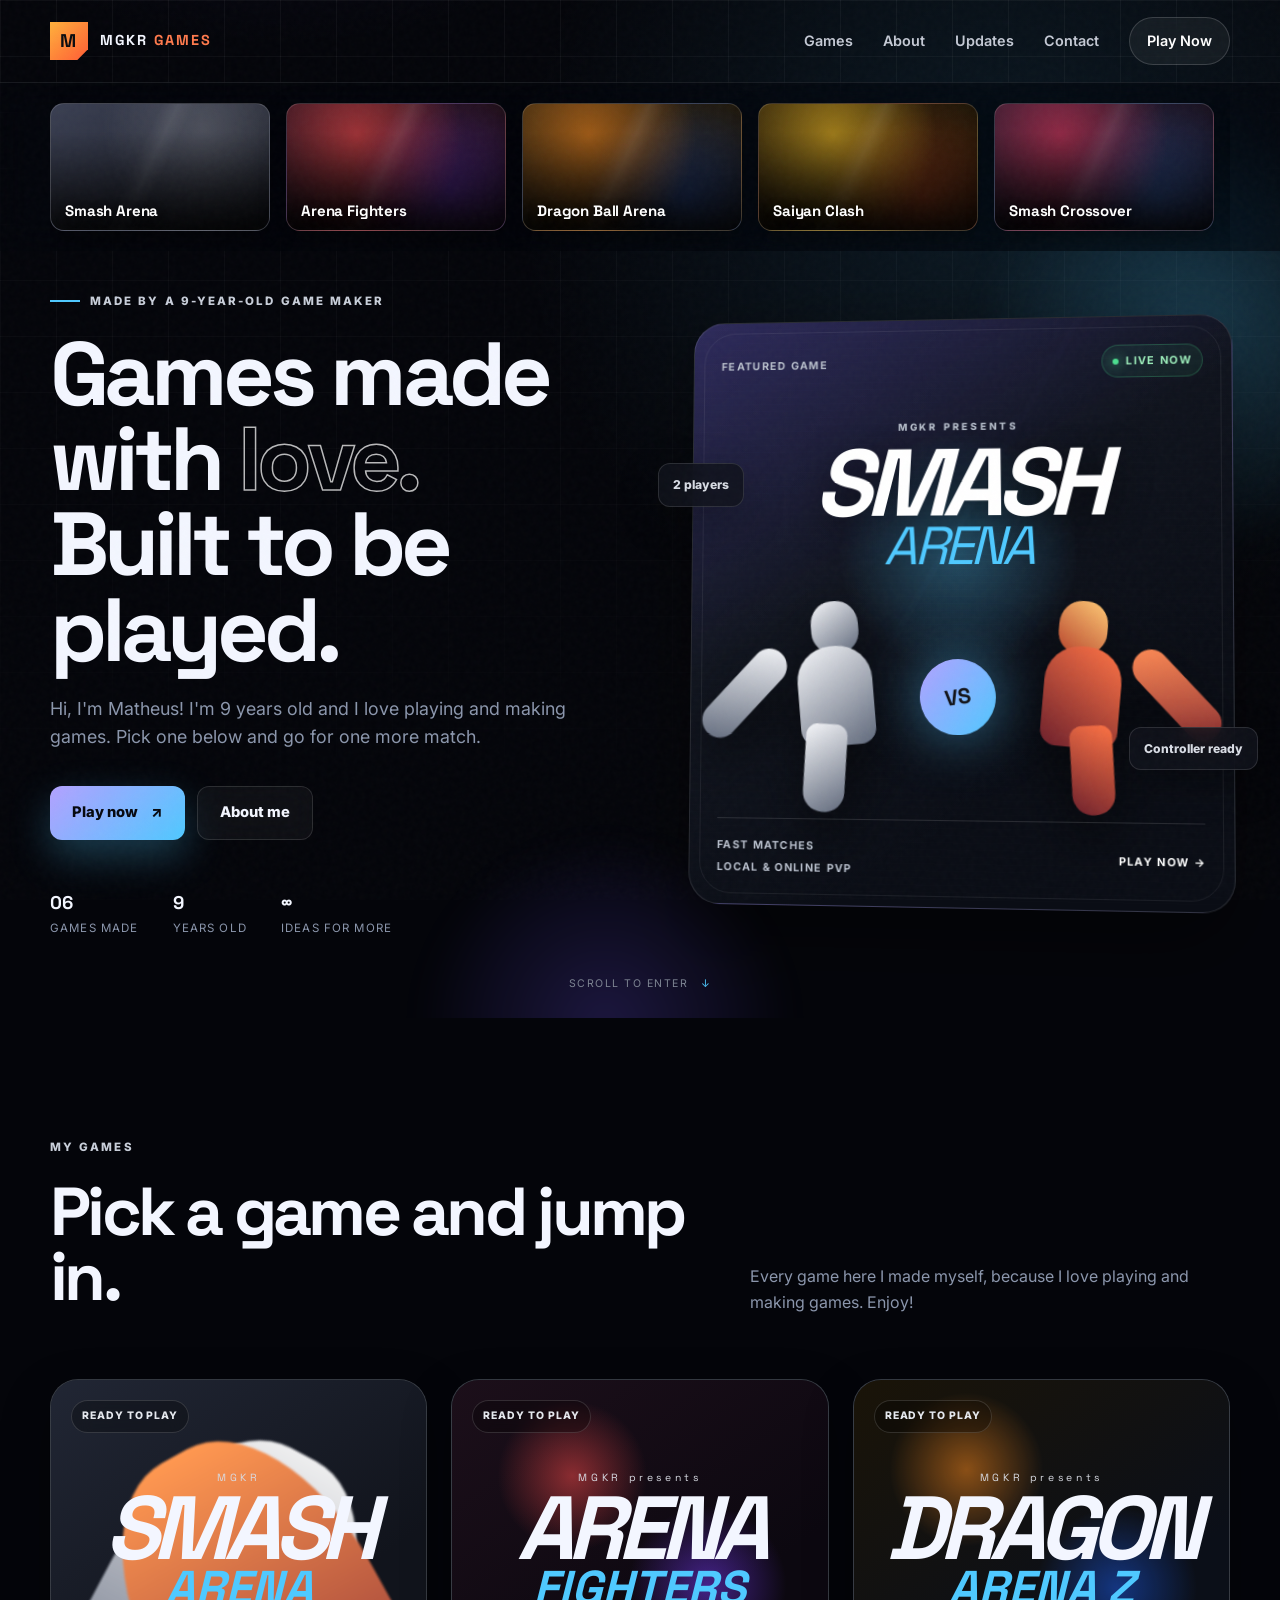
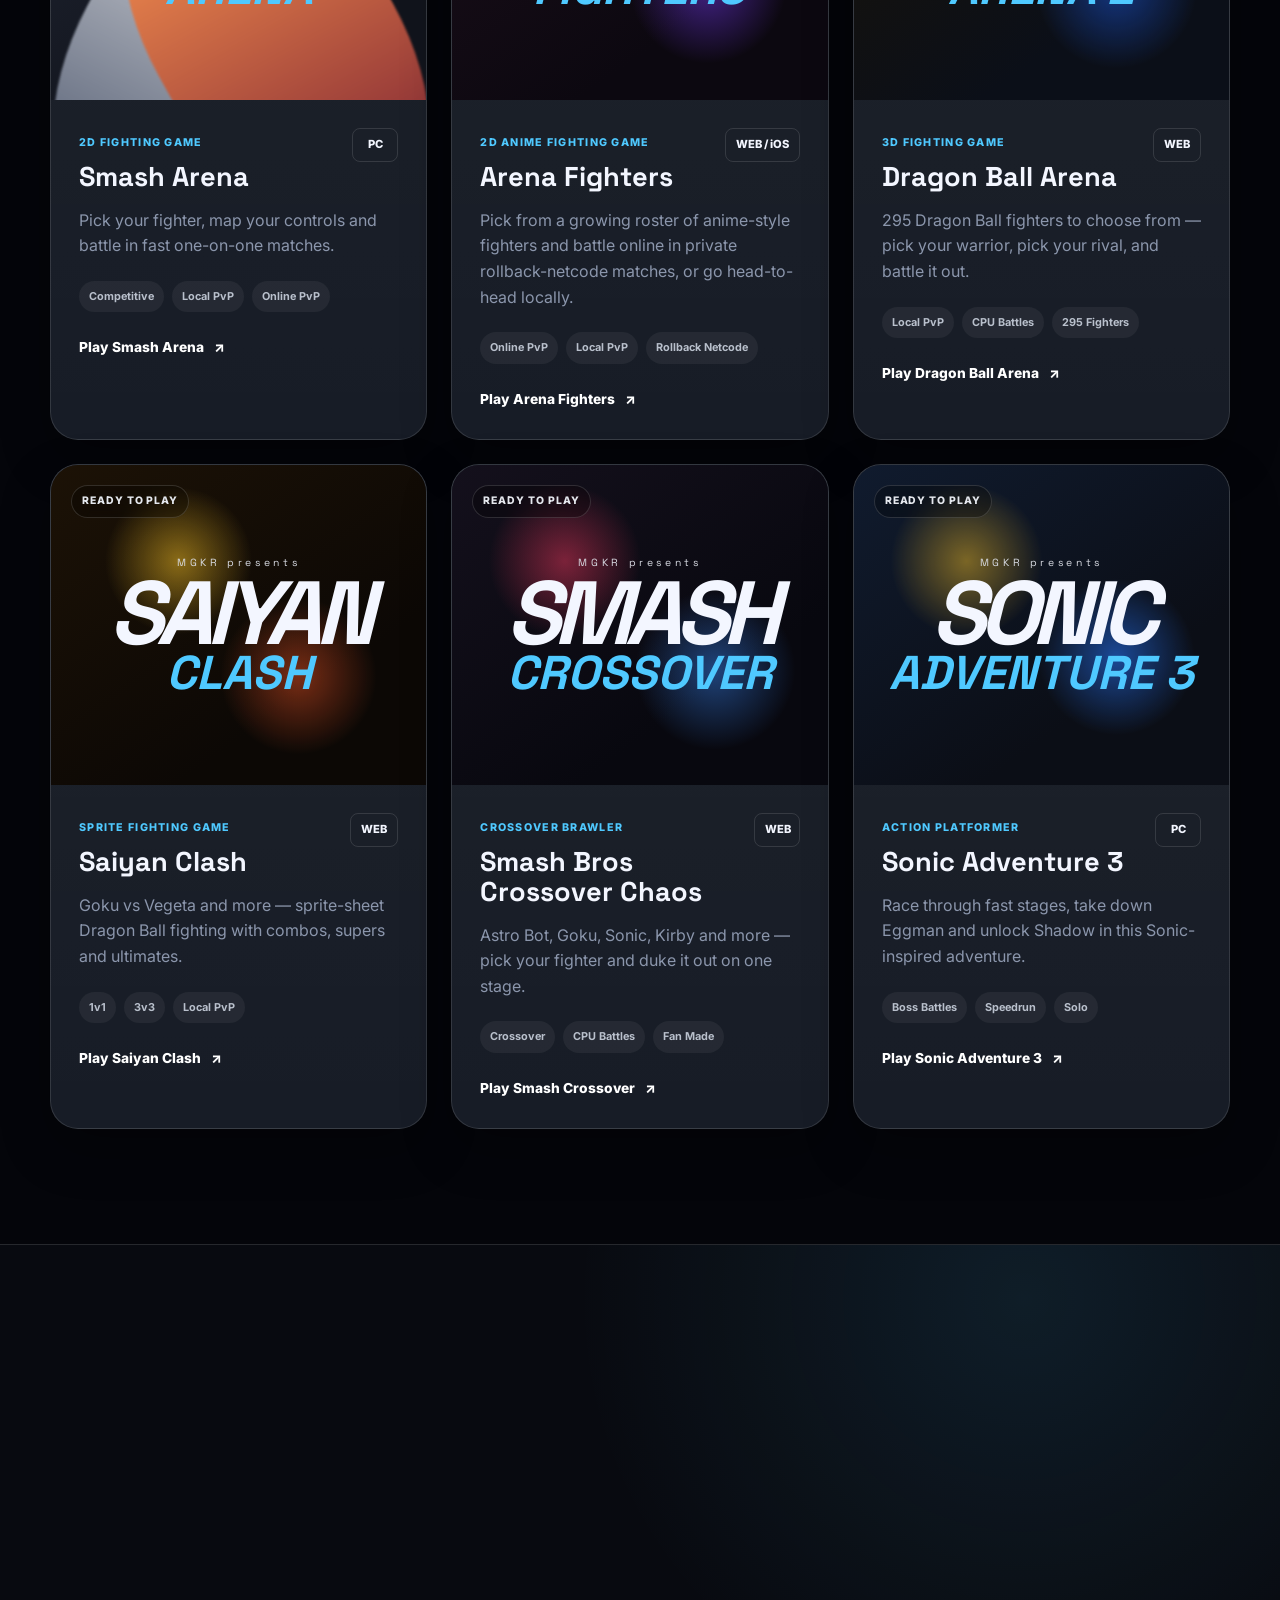
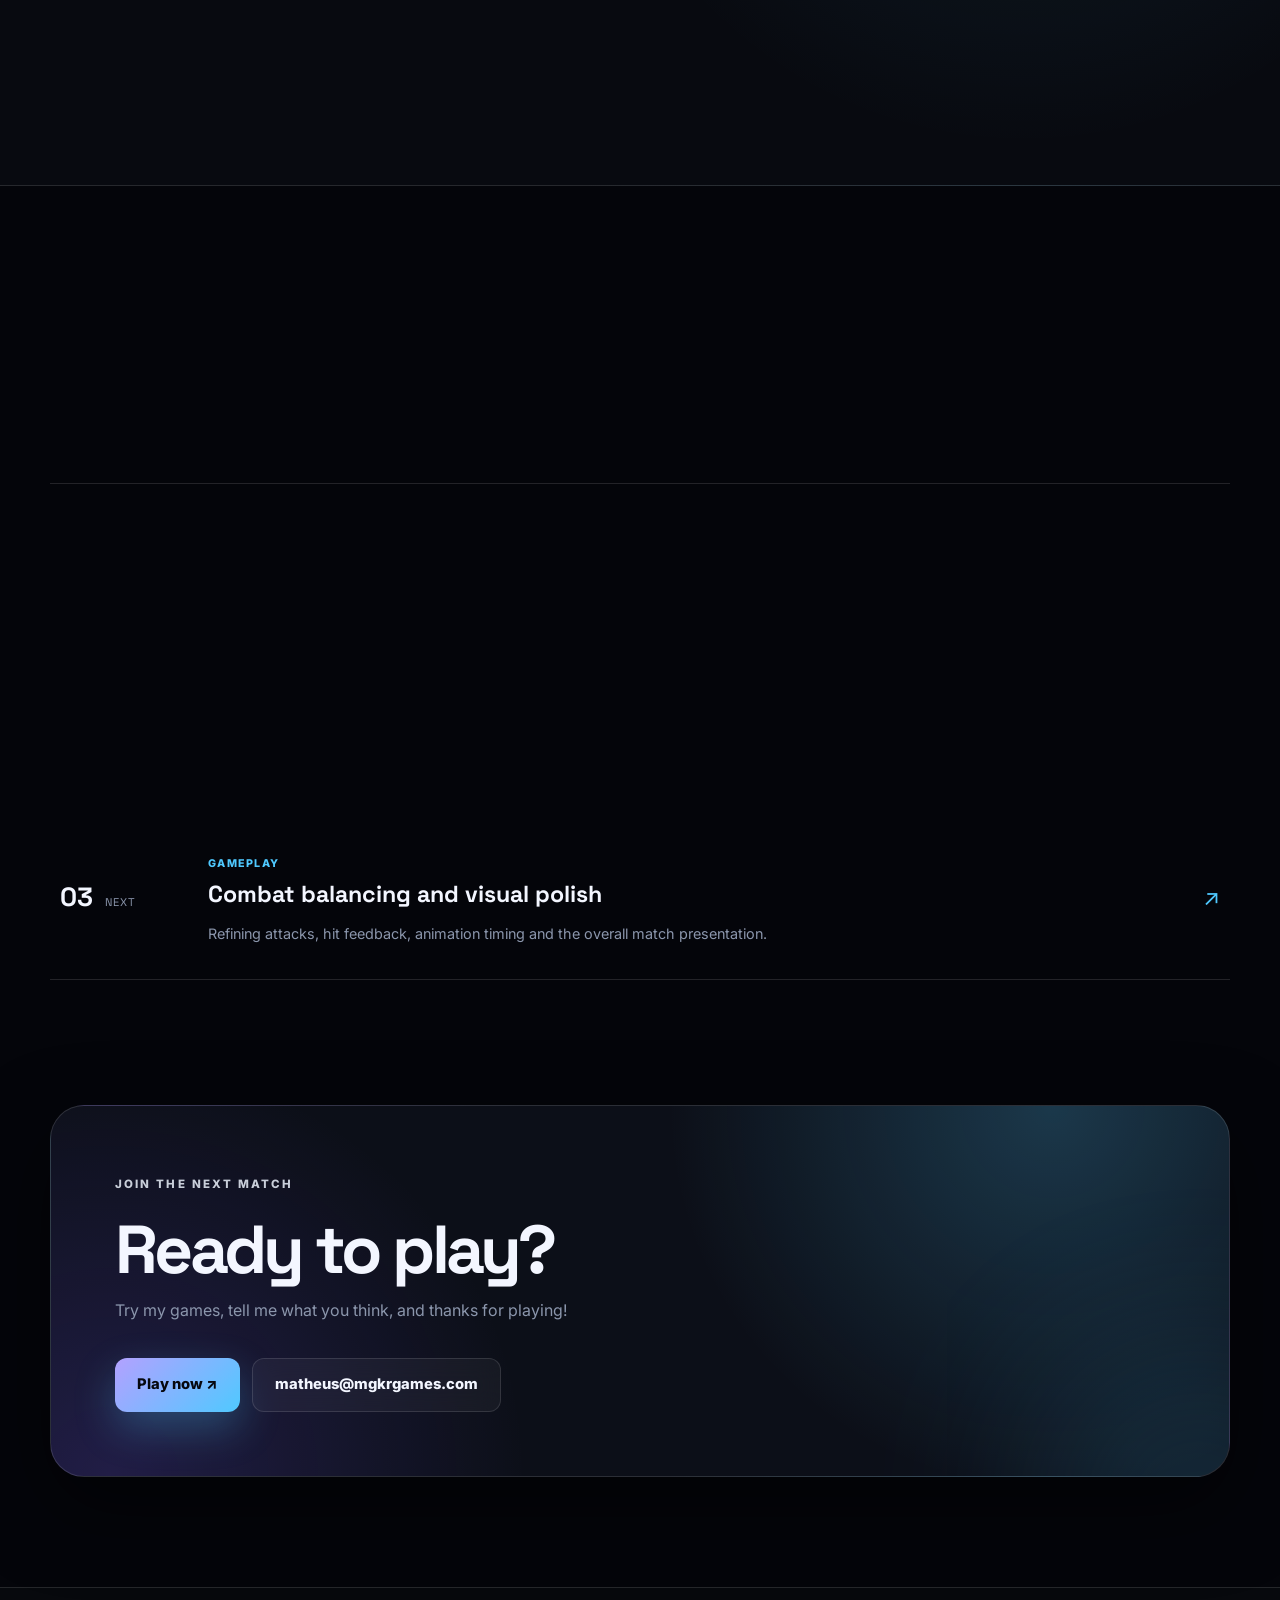
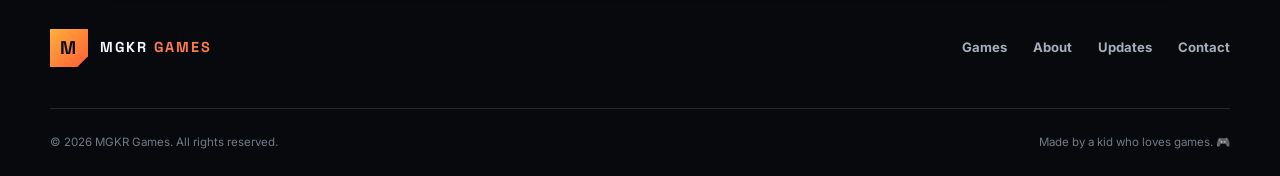
==== commit 78a17508: "Rebuild header dock as PS5 home-screen-style game tiles Replaces the small utility-style icons with " ====
--- a/index.html
+++ b/index.html
@@ -11,7 +11,7 @@
   <meta property="og:url" content="https://mgkrgames.com" />
   <title>MGKR Games — Made by Matheus</title>
   <link rel="icon" href="favicon.svg" type="image/svg+xml" />
-  <link rel="stylesheet" href="styles.css?v=6" />
+  <link rel="stylesheet" href="styles.css?v=7" />
 </head>
 <body>
   <div class="site-noise" aria-hidden="true"></div>
@@ -38,12 +38,24 @@
 
     <div class="game-dock" aria-label="Jump to a game">
       <div class="container game-dock-row">
-        <a class="dock-icon dock-smash" href="https://smash.mgkrgames.com" aria-label="Smash Arena"><span>SM</span></a>
-        <a class="dock-icon dock-arena-fighters" href="https://arenafighters.mgkrgames.com" aria-label="Arena Fighters"><span>AF</span></a>
-        <a class="dock-icon dock-dragonball" href="https://dragonballarena.mgkrgames.com" aria-label="Dragon Ball Arena"><span>DB</span></a>
-        <a class="dock-icon dock-saiyan" href="https://saiyanclash.mgkrgames.com" aria-label="Saiyan Clash"><span>SC</span></a>
-        <a class="dock-icon dock-crossover" href="https://smashcrossover.mgkrgames.com" aria-label="Smash Bros Crossover Chaos"><span>SX</span></a>
-        <a class="dock-icon dock-sonic" href="https://sonic.mgkrgames.com" aria-label="Sonic Adventure 3"><span>SA</span></a>
+        <a class="dock-tile dock-smash" href="https://smash.mgkrgames.com">
+          <span class="dock-tile-title">Smash Arena</span>
+        </a>
+        <a class="dock-tile dock-arena-fighters" href="https://arenafighters.mgkrgames.com">
+          <span class="dock-tile-title">Arena Fighters</span>
+        </a>
+        <a class="dock-tile dock-dragonball" href="https://dragonballarena.mgkrgames.com">
+          <span class="dock-tile-title">Dragon Ball Arena</span>
+        </a>
+        <a class="dock-tile dock-saiyan" href="https://saiyanclash.mgkrgames.com">
+          <span class="dock-tile-title">Saiyan Clash</span>
+        </a>
+        <a class="dock-tile dock-crossover" href="https://smashcrossover.mgkrgames.com">
+          <span class="dock-tile-title">Smash Crossover</span>
+        </a>
+        <a class="dock-tile dock-sonic" href="https://sonic.mgkrgames.com">
+          <span class="dock-tile-title">Sonic Adventure 3</span>
+        </a>
       </div>
     </div>
   </header>
@@ -391,6 +403,6 @@
     </div>
   </footer>
 
-  <script src="script.js?v=6"></script>
+  <script src="script.js?v=7"></script>
 </body>
 </html>
--- a/styles.css
+++ b/styles.css
@@ -192,10 +192,11 @@
 
 .game-dock-row {
   display: flex;
-  align-items: center;
-  gap: 14px;
-  padding: 12px 0;
+  align-items: flex-end;
+  gap: 16px;
+  padding: 20px 0;
   overflow-x: auto;
+  overflow-y: visible;
   scrollbar-width: none;
 }
 
@@ -203,41 +204,57 @@
   display: none;
 }
 
-.dock-icon {
+.dock-tile {
   flex: 0 0 auto;
-  width: 46px;
-  height: 46px;
-  display: grid;
-  place-items: center;
-  border-radius: 13px;
+  position: relative;
+  width: 220px;
+  height: 128px;
+  border-radius: 14px;
+  overflow: hidden;
   border: 1px solid rgba(255, 255, 255, 0.14);
-  box-shadow: 0 8px 20px rgba(0, 0, 0, 0.35);
-  transition: transform 0.2s cubic-bezier(.2,.8,.3,1.3), box-shadow 0.2s ease, border-color 0.2s ease;
-}
-
-.dock-icon span {
+  box-shadow: 0 10px 26px rgba(0, 0, 0, 0.4);
+  transition: transform 0.28s cubic-bezier(.2,.8,.2,1), box-shadow 0.28s ease, border-color 0.28s ease;
+}
+
+.dock-tile::before {
+  content: "";
+  position: absolute;
+  inset: 0;
+  background:
+    linear-gradient(0deg, rgba(0,0,0,.85) 0%, rgba(0,0,0,.18) 58%, transparent 78%),
+    linear-gradient(115deg, transparent 40%, rgba(255,255,255,.07) 46%, transparent 52%);
+}
+
+.dock-tile-title {
+  position: absolute;
+  left: 14px;
+  right: 14px;
+  bottom: 11px;
+  z-index: 2;
   font-family: "Space Grotesk", sans-serif;
-  font-size: 0.72rem;
   font-weight: 800;
-  letter-spacing: 0.03em;
-  color: rgba(255, 255, 255, 0.92);
-  text-shadow: 0 1px 4px rgba(0, 0, 0, 0.4);
-}
-
-.dock-icon:hover,
-.dock-icon:focus-visible {
-  transform: translateY(-4px) scale(1.08);
-  border-color: rgba(255, 255, 255, 0.4);
-  box-shadow: 0 14px 30px rgba(0, 0, 0, 0.45), 0 0 22px rgba(79, 201, 255, 0.25);
+  font-size: 0.94rem;
+  letter-spacing: -0.01em;
+  line-height: 1.15;
+  color: #fff;
+  text-shadow: 0 2px 10px rgba(0, 0, 0, 0.7);
+}
+
+.dock-tile:hover,
+.dock-tile:focus-visible {
+  transform: translateY(-10px) scale(1.07);
+  border-color: rgba(255, 255, 255, 0.5);
+  box-shadow: 0 24px 46px rgba(0, 0, 0, 0.5), 0 0 34px rgba(79, 201, 255, 0.3);
+  z-index: 5;
   outline: none;
 }
 
-.dock-smash { background: linear-gradient(150deg, #3a3f52, #14161d); }
-.dock-arena-fighters { background: radial-gradient(circle at 32% 30%, rgba(255,76,76,.55), transparent 60%), linear-gradient(150deg, #2a1420, #14090d); }
-.dock-dragonball { background: radial-gradient(circle at 30% 28%, rgba(255,140,30,.55), transparent 60%), linear-gradient(150deg, #2a2010, #14100a); }
-.dock-saiyan { background: radial-gradient(circle at 34% 30%, rgba(255,200,40,.55), transparent 60%), linear-gradient(150deg, #2a1e0a, #150e05); }
-.dock-crossover { background: radial-gradient(circle at 30% 30%, rgba(255,60,100,.5), transparent 60%), linear-gradient(150deg, #241a2c, #100a14); }
-.dock-sonic { background: radial-gradient(circle at 30% 30%, rgba(255,199,40,.4), transparent 55%), linear-gradient(150deg, #16223a, #0a0e16); }
+.dock-smash { background: radial-gradient(circle at 70% 20%, rgba(255,255,255,.16), transparent 55%), linear-gradient(150deg, #3a3f52, #14161d); }
+.dock-arena-fighters { background: radial-gradient(circle at 32% 25%, rgba(255,76,76,.55), transparent 60%), radial-gradient(circle at 75% 70%, rgba(122,60,255,.35), transparent 55%), linear-gradient(150deg, #2a1420, #14090d); }
+.dock-dragonball { background: radial-gradient(circle at 30% 25%, rgba(255,140,30,.55), transparent 60%), radial-gradient(circle at 75% 75%, rgba(30,100,255,.3), transparent 55%), linear-gradient(150deg, #2a2010, #14100a); }
+.dock-saiyan { background: radial-gradient(circle at 34% 25%, rgba(255,200,40,.55), transparent 60%), radial-gradient(circle at 75% 75%, rgba(255,90,40,.32), transparent 55%), linear-gradient(150deg, #2a1e0a, #150e05); }
+.dock-crossover { background: radial-gradient(circle at 30% 25%, rgba(255,60,100,.5), transparent 60%), radial-gradient(circle at 75% 75%, rgba(60,140,255,.32), transparent 55%), linear-gradient(150deg, #241a2c, #100a14); }
+.dock-sonic { background: radial-gradient(circle at 30% 25%, rgba(255,199,40,.4), transparent 55%), radial-gradient(circle at 75% 75%, rgba(40,120,255,.4), transparent 55%), linear-gradient(150deg, #16223a, #0a0e16); }
 
 .hero {
   position: relative;
@@ -246,7 +263,7 @@
   align-items: center;
   isolation: isolate;
   overflow: hidden;
-  padding: 196px 0 80px;
+  padding: 284px 0 80px;
 }
 
 .hero-grid {
@@ -1203,15 +1220,22 @@
     width: min(calc(100% - 28px), var(--max));
   }
 
-  .dock-icon {
-    width: 40px;
-    height: 40px;
-    border-radius: 11px;
+  .dock-tile {
+    width: 168px;
+    height: 98px;
+    border-radius: 12px;
+  }
+
+  .dock-tile-title {
+    font-size: 0.8rem;
+    left: 11px;
+    right: 11px;
+    bottom: 8px;
   }
 
   .game-dock-row {
-    gap: 10px;
-    padding: 10px 0;
+    gap: 12px;
+    padding: 16px 0;
   }
 
   .menu-toggle {
@@ -1264,7 +1288,7 @@
 
   .hero {
     min-height: auto;
-    padding-top: 178px;
+    padding-top: 232px;
   }
 
   .hero h1 {
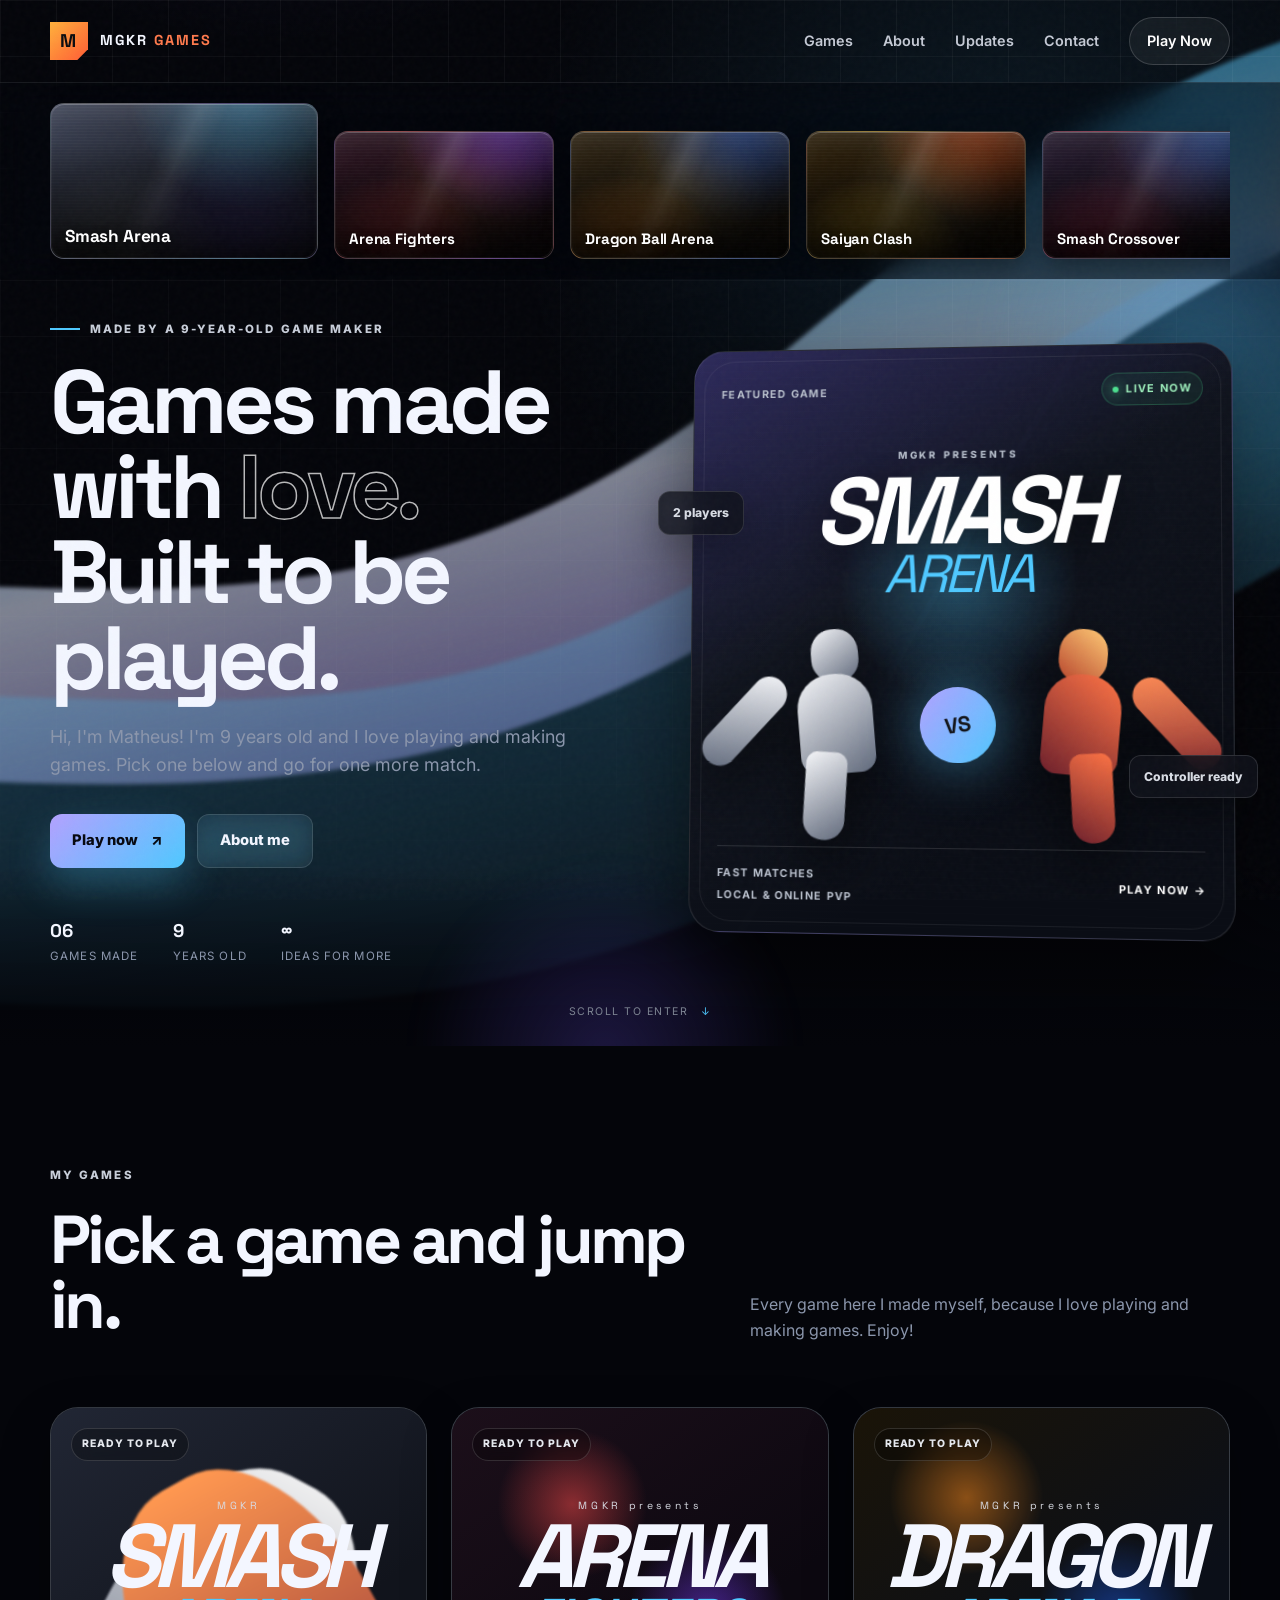
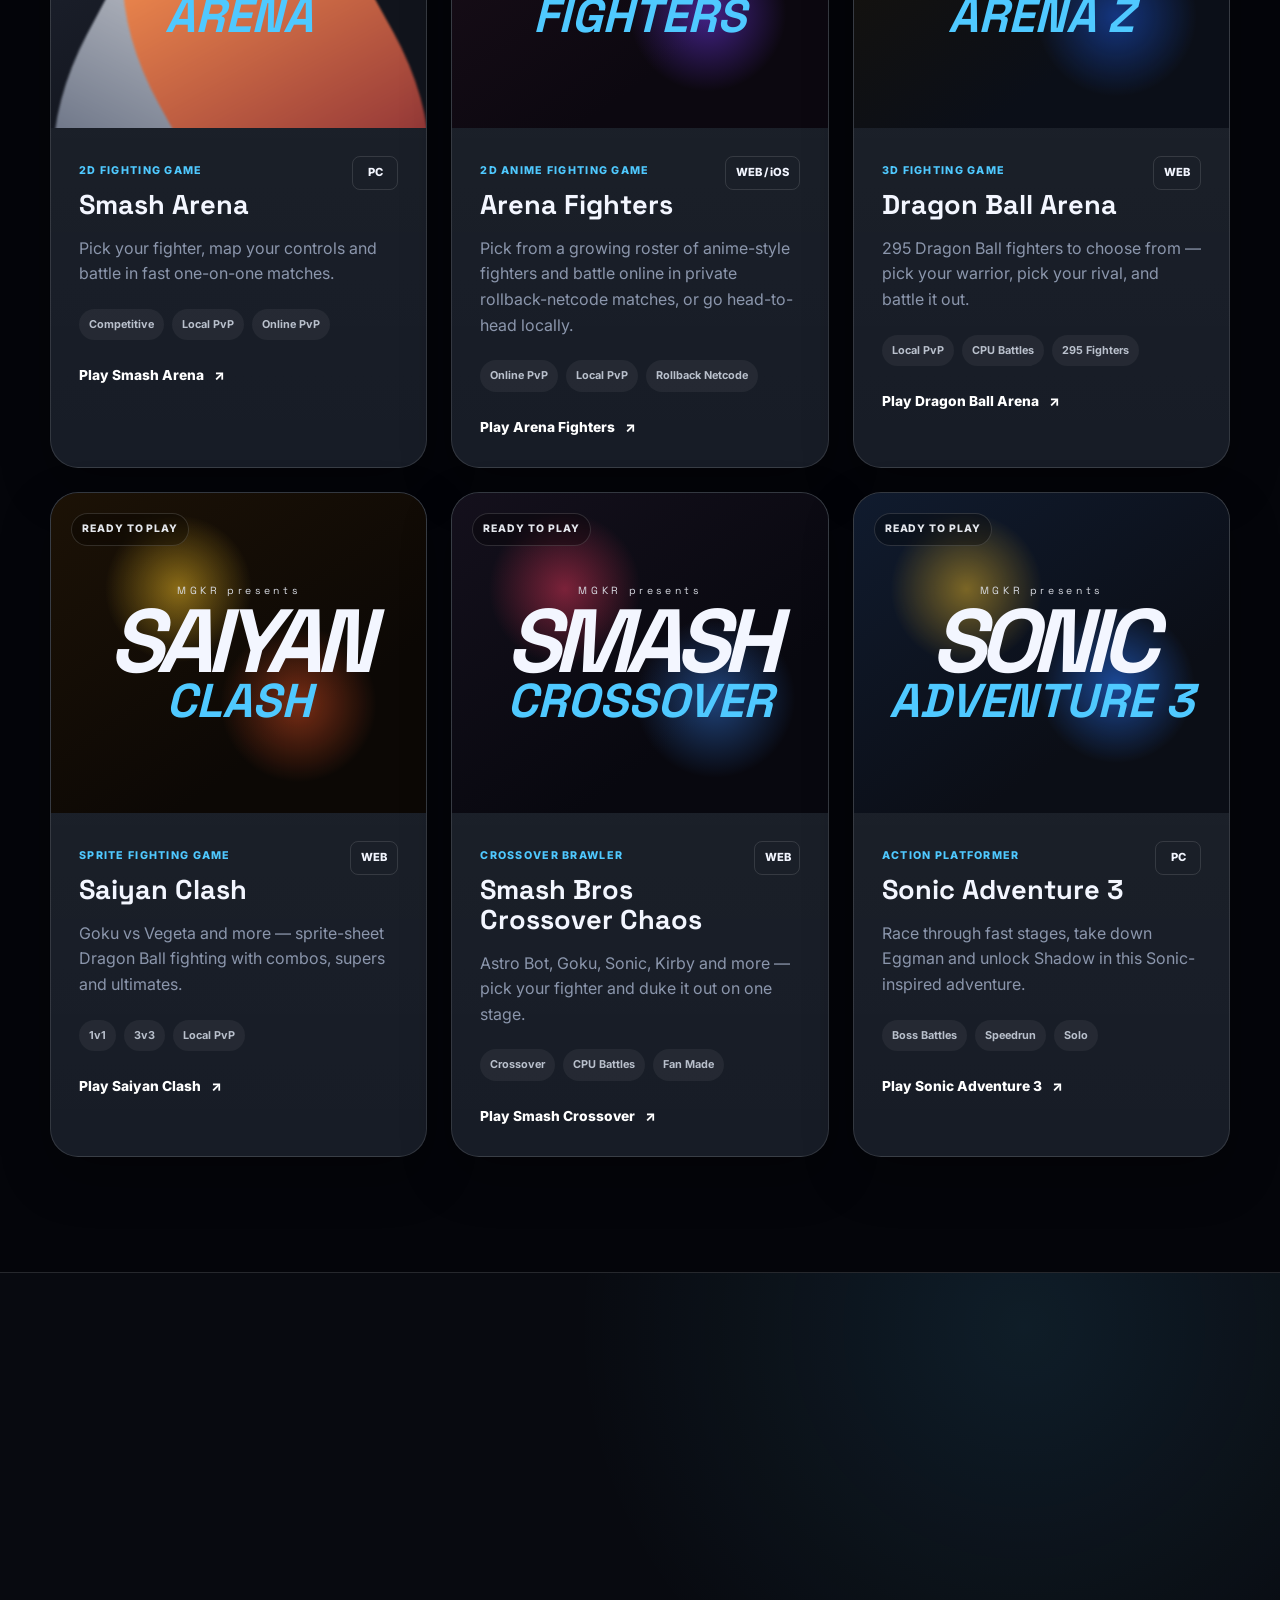
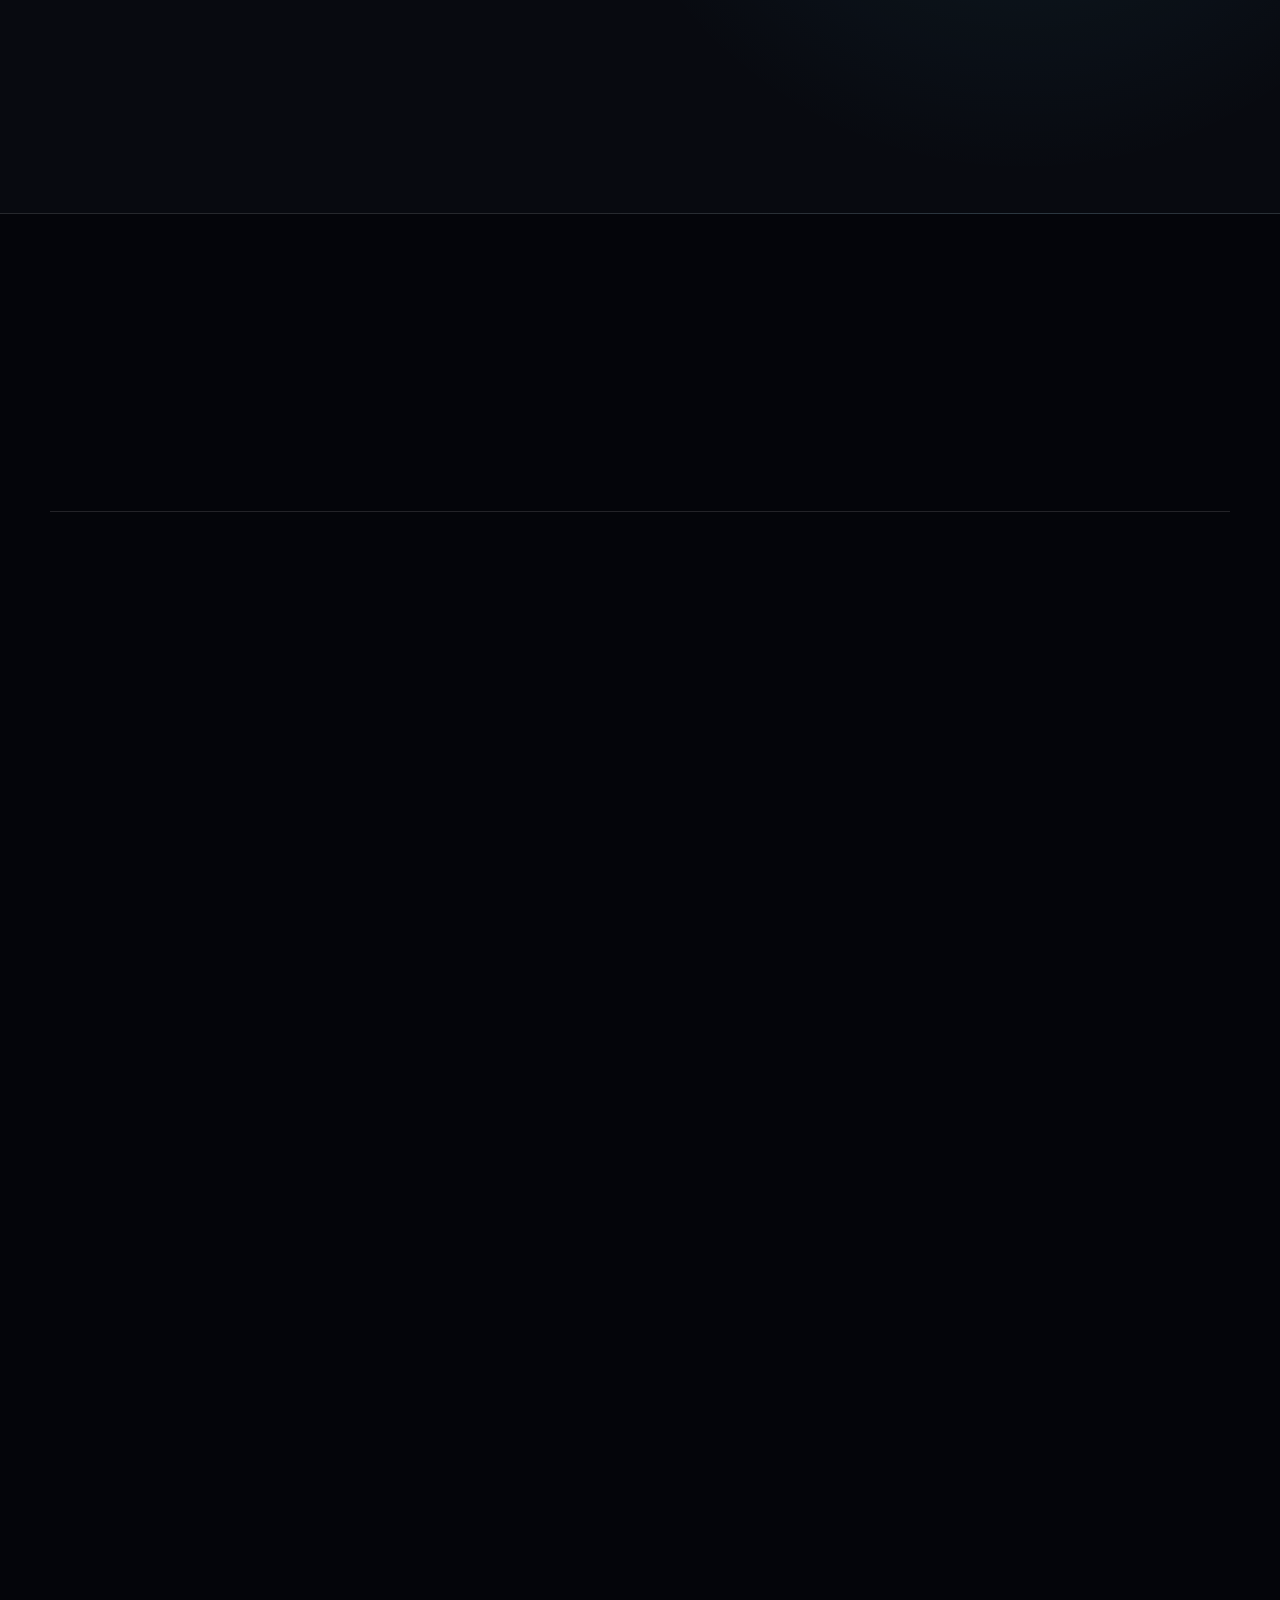
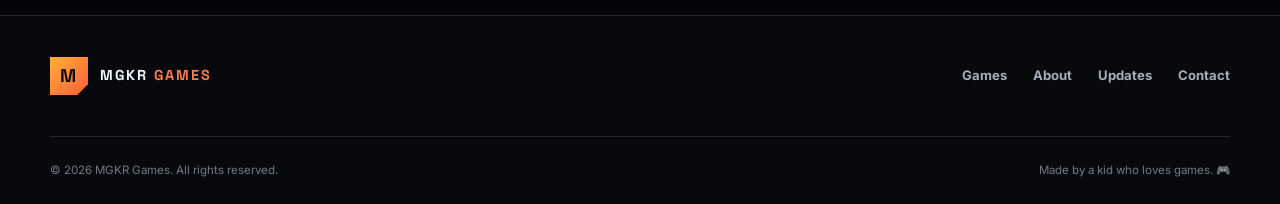
==== commit 976815d9: "Add the signature PS5 light-ribbon motif and real tile hierarchy The previous pass was a surface rec" ====
--- a/index.html
+++ b/index.html
@@ -11,7 +11,7 @@
   <meta property="og:url" content="https://mgkrgames.com" />
   <title>MGKR Games — Made by Matheus</title>
   <link rel="icon" href="favicon.svg" type="image/svg+xml" />
-  <link rel="stylesheet" href="styles.css?v=7" />
+  <link rel="stylesheet" href="styles.css?v=8" />
 </head>
 <body>
   <div class="site-noise" aria-hidden="true"></div>
@@ -38,7 +38,7 @@
 
     <div class="game-dock" aria-label="Jump to a game">
       <div class="container game-dock-row">
-        <a class="dock-tile dock-smash" href="https://smash.mgkrgames.com">
+        <a class="dock-tile dock-featured dock-smash" href="https://smash.mgkrgames.com">
           <span class="dock-tile-title">Smash Arena</span>
         </a>
         <a class="dock-tile dock-arena-fighters" href="https://arenafighters.mgkrgames.com">
@@ -65,6 +65,24 @@
       <div class="hero-grid" aria-hidden="true"></div>
       <div class="hero-orb hero-orb-one" aria-hidden="true"></div>
       <div class="hero-orb hero-orb-two" aria-hidden="true"></div>
+      <svg class="hero-ribbon" viewBox="0 0 1600 900" preserveAspectRatio="xMidYMid slice" aria-hidden="true">
+        <defs>
+          <linearGradient id="ribbonGrad" x1="0%" y1="0%" x2="100%" y2="100%">
+            <stop offset="0%" stop-color="#4fc9ff" stop-opacity="0" />
+            <stop offset="30%" stop-color="#4fc9ff" stop-opacity=".55" />
+            <stop offset="52%" stop-color="#dfe6ff" stop-opacity=".65" />
+            <stop offset="72%" stop-color="#b3a1ff" stop-opacity=".5" />
+            <stop offset="100%" stop-color="#7457ff" stop-opacity="0" />
+          </linearGradient>
+          <linearGradient id="ribbonGrad2" x1="0%" y1="0%" x2="100%" y2="100%">
+            <stop offset="0%" stop-color="#7457ff" stop-opacity="0" />
+            <stop offset="45%" stop-color="#4fc9ff" stop-opacity=".28" />
+            <stop offset="100%" stop-color="#4fc9ff" stop-opacity="0" />
+          </linearGradient>
+        </defs>
+        <path d="M -200 620 C 250 460, 550 720, 950 380 S 1550 120, 1900 260" stroke="url(#ribbonGrad)" stroke-width="140" fill="none" stroke-linecap="round" />
+        <path d="M -200 720 C 300 600, 600 820, 1000 520 S 1600 260, 1950 380" stroke="url(#ribbonGrad2)" stroke-width="220" fill="none" stroke-linecap="round" />
+      </svg>
 
       <div class="container hero-layout">
         <div class="hero-copy reveal">
@@ -403,6 +421,6 @@
     </div>
   </footer>
 
-  <script src="script.js?v=7"></script>
+  <script src="script.js?v=8"></script>
 </body>
 </html>
--- a/styles.css
+++ b/styles.css
@@ -211,9 +211,15 @@
   height: 128px;
   border-radius: 14px;
   overflow: hidden;
-  border: 1px solid rgba(255, 255, 255, 0.14);
-  box-shadow: 0 10px 26px rgba(0, 0, 0, 0.4);
-  transition: transform 0.28s cubic-bezier(.2,.8,.2,1), box-shadow 0.28s ease, border-color 0.28s ease;
+  border: 1px solid rgba(255, 255, 255, 0.16);
+  box-shadow: 0 10px 26px rgba(0, 0, 0, 0.4), inset 0 1px 0 rgba(255, 255, 255, 0.18);
+  transition: transform 0.28s cubic-bezier(.2,.8,.2,1), box-shadow 0.28s ease, border-color 0.28s ease, width 0.28s ease, height 0.28s ease;
+  align-self: flex-end;
+}
+
+.dock-tile.dock-featured {
+  width: 268px;
+  height: 156px;
 }
 
 .dock-tile::before {
@@ -221,8 +227,18 @@
   position: absolute;
   inset: 0;
   background:
-    linear-gradient(0deg, rgba(0,0,0,.85) 0%, rgba(0,0,0,.18) 58%, transparent 78%),
-    linear-gradient(115deg, transparent 40%, rgba(255,255,255,.07) 46%, transparent 52%);
+    linear-gradient(0deg, rgba(0,0,0,.88) 0%, rgba(0,0,0,.22) 56%, transparent 76%),
+    linear-gradient(115deg, transparent 38%, rgba(255,255,255,.09) 45%, transparent 53%),
+    repeating-linear-gradient(0deg, rgba(255,255,255,.025) 0 1px, transparent 1px 3px);
+}
+
+.dock-tile::after {
+  content: "";
+  position: absolute;
+  inset: 0;
+  border-radius: inherit;
+  box-shadow: inset 0 0 0 1px rgba(255, 255, 255, 0.05), inset 0 24px 30px -20px rgba(255, 255, 255, 0.14);
+  pointer-events: none;
 }
 
 .dock-tile-title {
@@ -240,6 +256,10 @@
   text-shadow: 0 2px 10px rgba(0, 0, 0, 0.7);
 }
 
+.dock-featured .dock-tile-title {
+  font-size: 1.08rem;
+}
+
 .dock-tile:hover,
 .dock-tile:focus-visible {
   transform: translateY(-10px) scale(1.07);
@@ -249,12 +269,48 @@
   outline: none;
 }
 
-.dock-smash { background: radial-gradient(circle at 70% 20%, rgba(255,255,255,.16), transparent 55%), linear-gradient(150deg, #3a3f52, #14161d); }
-.dock-arena-fighters { background: radial-gradient(circle at 32% 25%, rgba(255,76,76,.55), transparent 60%), radial-gradient(circle at 75% 70%, rgba(122,60,255,.35), transparent 55%), linear-gradient(150deg, #2a1420, #14090d); }
-.dock-dragonball { background: radial-gradient(circle at 30% 25%, rgba(255,140,30,.55), transparent 60%), radial-gradient(circle at 75% 75%, rgba(30,100,255,.3), transparent 55%), linear-gradient(150deg, #2a2010, #14100a); }
-.dock-saiyan { background: radial-gradient(circle at 34% 25%, rgba(255,200,40,.55), transparent 60%), radial-gradient(circle at 75% 75%, rgba(255,90,40,.32), transparent 55%), linear-gradient(150deg, #2a1e0a, #150e05); }
-.dock-crossover { background: radial-gradient(circle at 30% 25%, rgba(255,60,100,.5), transparent 60%), radial-gradient(circle at 75% 75%, rgba(60,140,255,.32), transparent 55%), linear-gradient(150deg, #241a2c, #100a14); }
-.dock-sonic { background: radial-gradient(circle at 30% 25%, rgba(255,199,40,.4), transparent 55%), radial-gradient(circle at 75% 75%, rgba(40,120,255,.4), transparent 55%), linear-gradient(150deg, #16223a, #0a0e16); }
+.dock-smash {
+  background:
+    radial-gradient(circle at 26% 112%, rgba(255,255,255,.22), transparent 42%),
+    radial-gradient(circle at 74% -8%, rgba(79,201,255,.35), transparent 46%),
+    radial-gradient(circle at 70% 105%, rgba(116,87,255,.3), transparent 50%),
+    linear-gradient(150deg, #3d4356, #14161d 65%);
+}
+.dock-arena-fighters {
+  background:
+    radial-gradient(circle at 28% 110%, rgba(255,76,76,.5), transparent 46%),
+    radial-gradient(circle at 78% -10%, rgba(122,60,255,.42), transparent 48%),
+    radial-gradient(circle at 60% 40%, rgba(255,150,80,.18), transparent 55%),
+    linear-gradient(150deg, #2a1420, #14090d 70%);
+}
+.dock-dragonball {
+  background:
+    radial-gradient(circle at 26% 112%, rgba(255,140,30,.55), transparent 46%),
+    radial-gradient(circle at 78% -10%, rgba(30,100,255,.4), transparent 48%),
+    radial-gradient(circle at 55% 45%, rgba(255,210,120,.16), transparent 55%),
+    linear-gradient(150deg, #2a2010, #14100a 70%);
+}
+.dock-saiyan {
+  background:
+    radial-gradient(circle at 30% 112%, rgba(255,200,40,.55), transparent 46%),
+    radial-gradient(circle at 78% -10%, rgba(255,90,40,.4), transparent 48%),
+    radial-gradient(circle at 55% 45%, rgba(255,240,180,.15), transparent 55%),
+    linear-gradient(150deg, #2a1e0a, #150e05 70%);
+}
+.dock-crossover {
+  background:
+    radial-gradient(circle at 26% 112%, rgba(255,60,100,.5), transparent 46%),
+    radial-gradient(circle at 78% -10%, rgba(60,140,255,.4), transparent 48%),
+    radial-gradient(circle at 55% 45%, rgba(255,150,200,.14), transparent 55%),
+    linear-gradient(150deg, #241a2c, #100a14 70%);
+}
+.dock-sonic {
+  background:
+    radial-gradient(circle at 26% 112%, rgba(255,199,40,.4), transparent 46%),
+    radial-gradient(circle at 78% -10%, rgba(40,120,255,.5), transparent 48%),
+    radial-gradient(circle at 55% 45%, rgba(150,220,255,.16), transparent 55%),
+    linear-gradient(150deg, #16223a, #0a0e16 70%);
+}
 
 .hero {
   position: relative;
@@ -263,7 +319,7 @@
   align-items: center;
   isolation: isolate;
   overflow: hidden;
-  padding: 284px 0 80px;
+  padding: 312px 0 80px;
 }
 
 .hero-grid {
@@ -307,6 +363,29 @@
   left: 32%;
   bottom: -200px;
   background: radial-gradient(circle, rgba(116, 87, 255, 0.22), transparent 68%);
+}
+
+.hero-ribbon {
+  position: absolute;
+  inset: -10% -10%;
+  width: 120%;
+  height: 120%;
+  z-index: -3;
+  filter: blur(2px);
+  opacity: 0.85;
+  mix-blend-mode: screen;
+  animation: ribbon-drift 22s ease-in-out infinite alternate;
+}
+
+@keyframes ribbon-drift {
+  0% { transform: translate3d(0, 0, 0) scale(1); }
+  100% { transform: translate3d(-1.5%, 1%, 0) scale(1.03); }
+}
+
+@media (prefers-reduced-motion: reduce) {
+  .hero-ribbon {
+    animation: none;
+  }
 }
 
 .hero-layout {
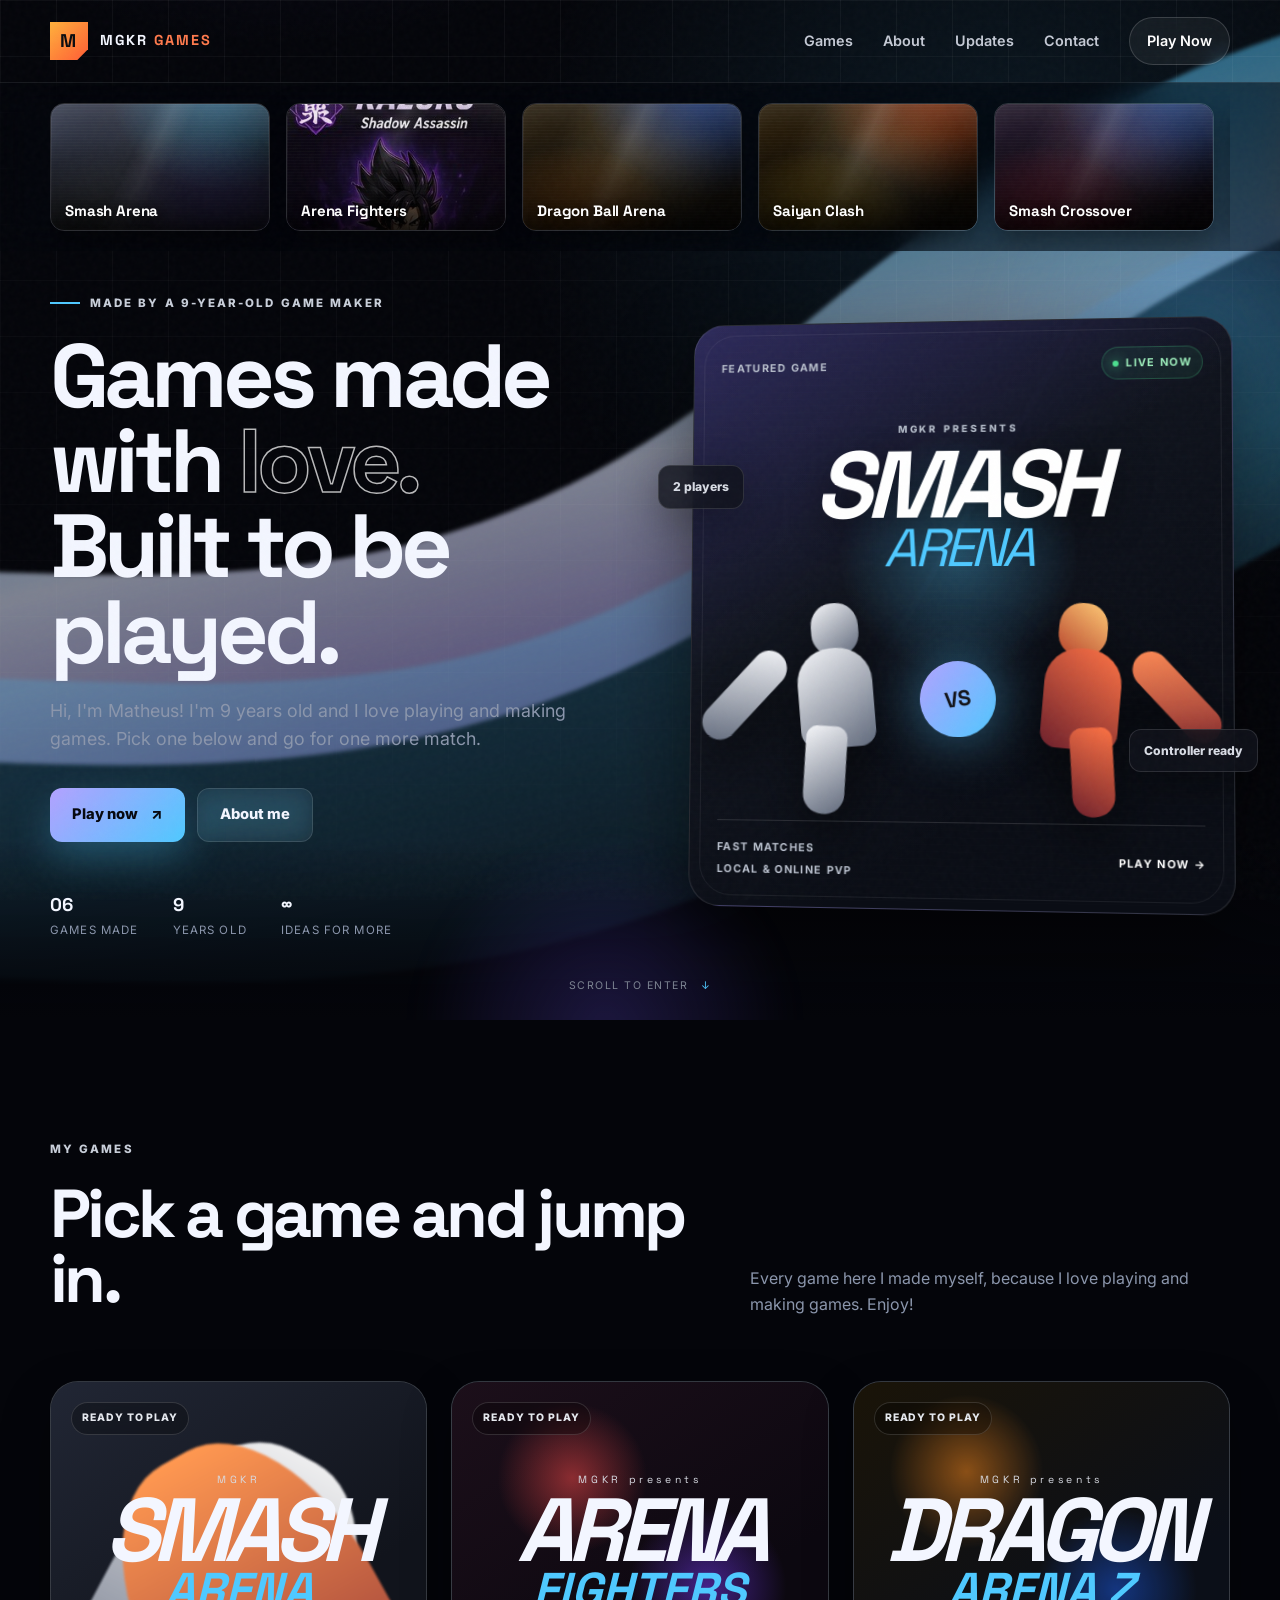
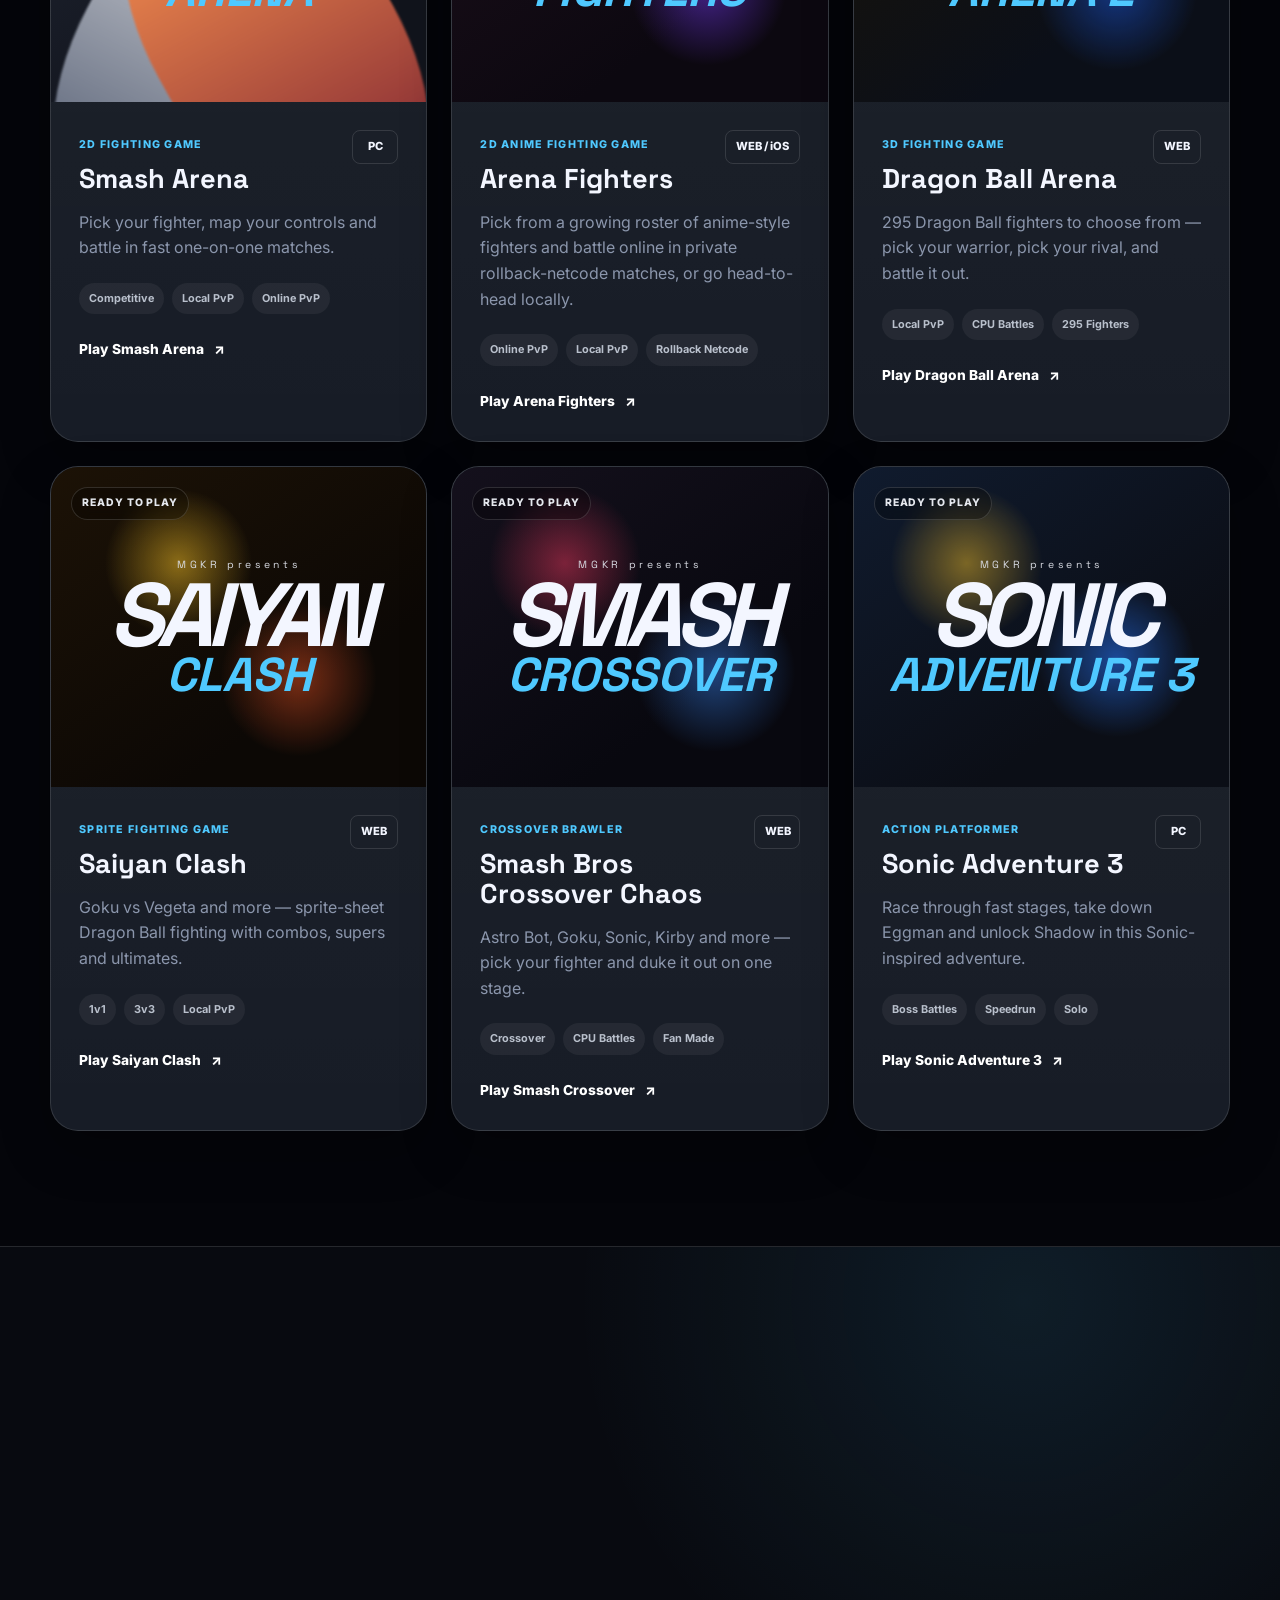
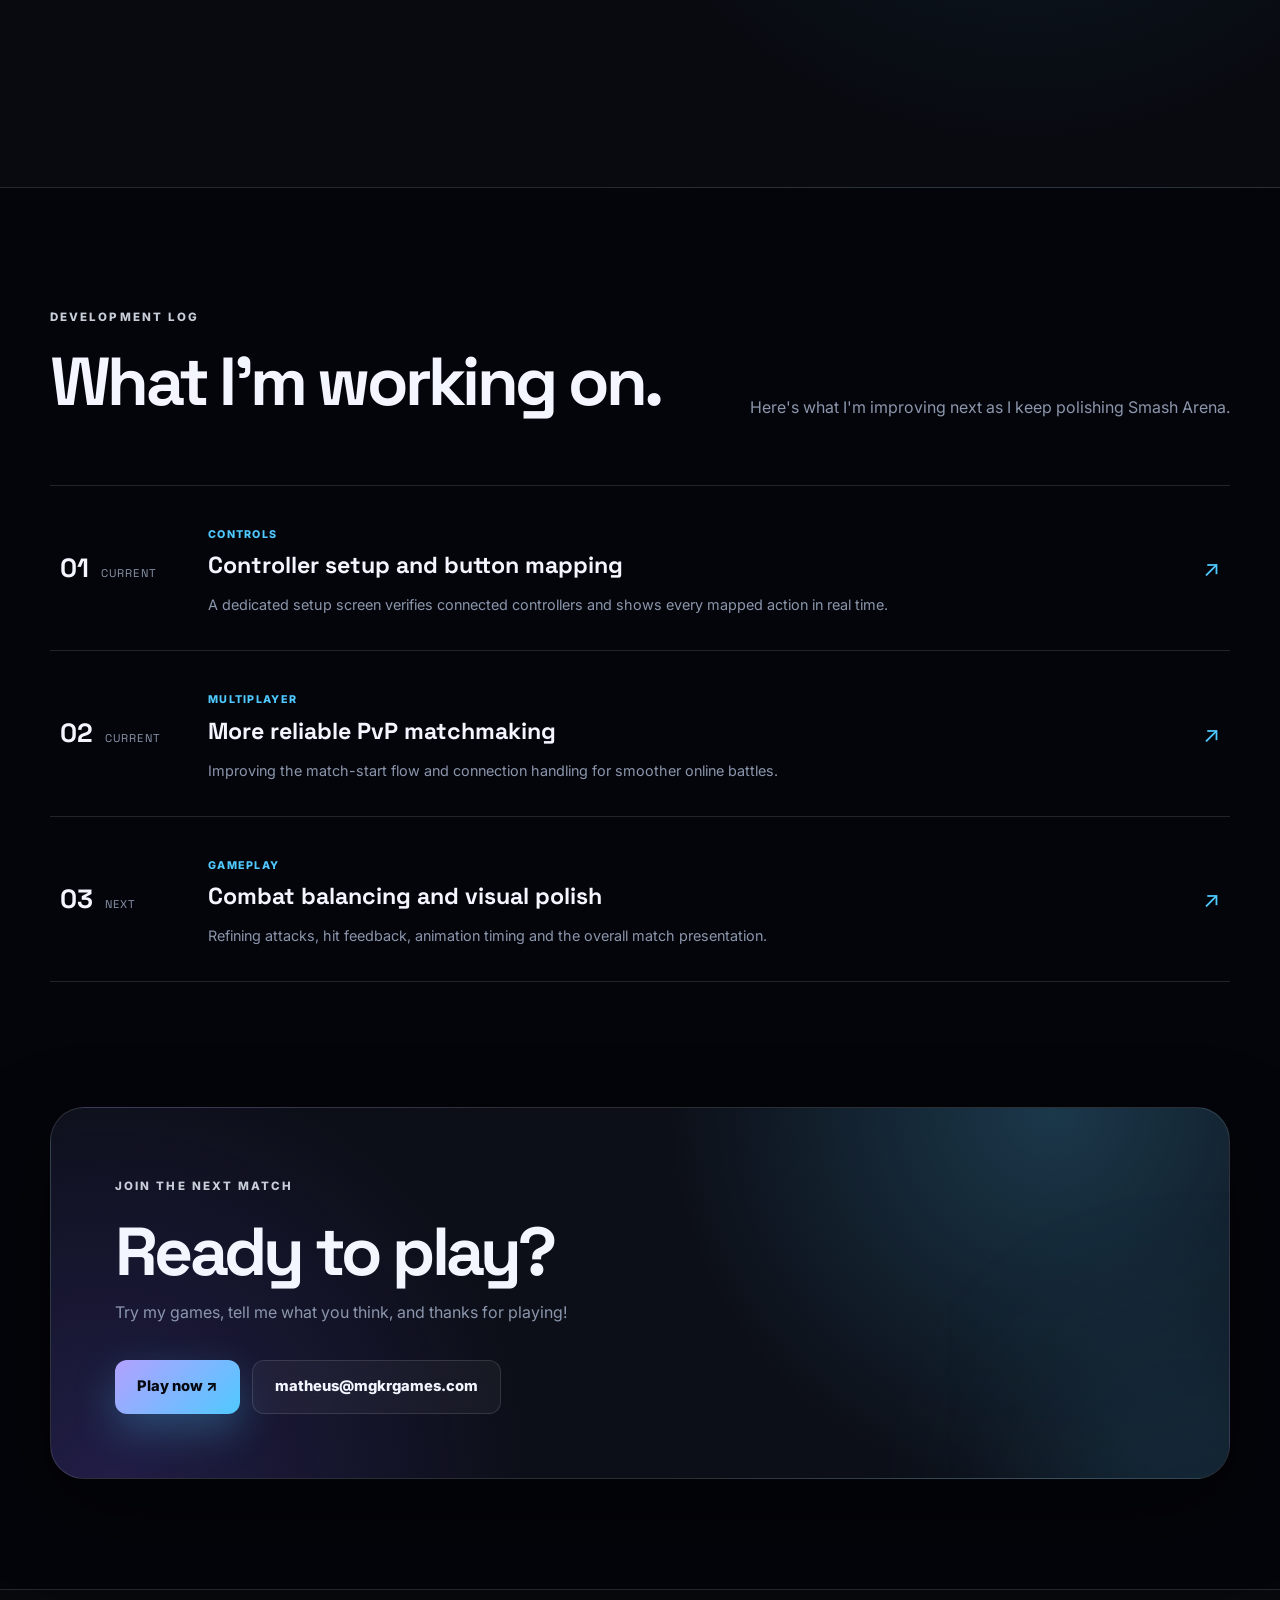
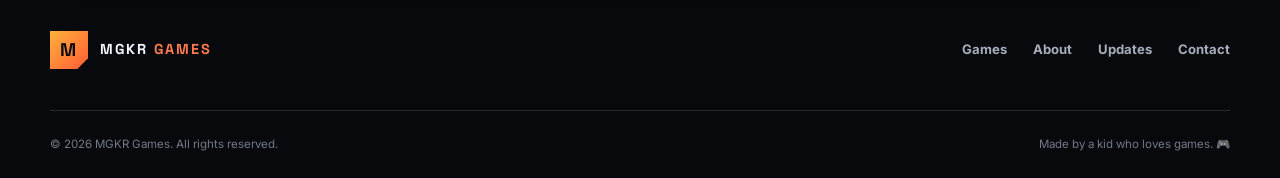
==== commit 109e4c22: "Use real game art for the dock, add continuous motion, fix sizing Arena Fighters' tile now shows Kaz" ====
--- a/index.html
+++ b/index.html
@@ -11,7 +11,7 @@
   <meta property="og:url" content="https://mgkrgames.com" />
   <title>MGKR Games — Made by Matheus</title>
   <link rel="icon" href="favicon.svg" type="image/svg+xml" />
-  <link rel="stylesheet" href="styles.css?v=8" />
+  <link rel="stylesheet" href="styles.css?v=9" />
 </head>
 <body>
   <div class="site-noise" aria-hidden="true"></div>
@@ -38,22 +38,28 @@
 
     <div class="game-dock" aria-label="Jump to a game">
       <div class="container game-dock-row">
-        <a class="dock-tile dock-featured dock-smash" href="https://smash.mgkrgames.com">
+        <a class="dock-tile dock-smash" href="https://smash.mgkrgames.com">
+          <span class="dock-tile-art"></span>
           <span class="dock-tile-title">Smash Arena</span>
         </a>
         <a class="dock-tile dock-arena-fighters" href="https://arenafighters.mgkrgames.com">
+          <span class="dock-tile-art"></span>
           <span class="dock-tile-title">Arena Fighters</span>
         </a>
         <a class="dock-tile dock-dragonball" href="https://dragonballarena.mgkrgames.com">
+          <span class="dock-tile-art"></span>
           <span class="dock-tile-title">Dragon Ball Arena</span>
         </a>
         <a class="dock-tile dock-saiyan" href="https://saiyanclash.mgkrgames.com">
+          <span class="dock-tile-art"></span>
           <span class="dock-tile-title">Saiyan Clash</span>
         </a>
         <a class="dock-tile dock-crossover" href="https://smashcrossover.mgkrgames.com">
+          <span class="dock-tile-art"></span>
           <span class="dock-tile-title">Smash Crossover</span>
         </a>
         <a class="dock-tile dock-sonic" href="https://sonic.mgkrgames.com">
+          <span class="dock-tile-art"></span>
           <span class="dock-tile-title">Sonic Adventure 3</span>
         </a>
       </div>
@@ -421,6 +427,6 @@
     </div>
   </footer>
 
-  <script src="script.js?v=8"></script>
+  <script src="script.js?v=9"></script>
 </body>
 </html>
--- a/styles.css
+++ b/styles.css
@@ -213,19 +213,40 @@
   overflow: hidden;
   border: 1px solid rgba(255, 255, 255, 0.16);
   box-shadow: 0 10px 26px rgba(0, 0, 0, 0.4), inset 0 1px 0 rgba(255, 255, 255, 0.18);
-  transition: transform 0.28s cubic-bezier(.2,.8,.2,1), box-shadow 0.28s ease, border-color 0.28s ease, width 0.28s ease, height 0.28s ease;
+  transition: transform 0.28s cubic-bezier(.2,.8,.2,1), box-shadow 0.28s ease, border-color 0.28s ease;
   align-self: flex-end;
 }
 
-.dock-tile.dock-featured {
-  width: 268px;
-  height: 156px;
+.dock-tile-art {
+  position: absolute;
+  inset: -6%;
+  background-size: cover;
+  background-position: top center;
+  animation: dock-art-drift 16s ease-in-out infinite alternate;
+}
+
+.dock-tile:nth-child(2) .dock-tile-art { animation-delay: -2.6s; }
+.dock-tile:nth-child(3) .dock-tile-art { animation-delay: -5.2s; }
+.dock-tile:nth-child(4) .dock-tile-art { animation-delay: -7.8s; }
+.dock-tile:nth-child(5) .dock-tile-art { animation-delay: -10.4s; }
+.dock-tile:nth-child(6) .dock-tile-art { animation-delay: -13s; }
+
+@keyframes dock-art-drift {
+  0% { transform: scale(1) translate(0, 0); }
+  100% { transform: scale(1.12) translate(-1.5%, -1.5%); }
+}
+
+@media (prefers-reduced-motion: reduce) {
+  .dock-tile-art {
+    animation: none;
+  }
 }
 
 .dock-tile::before {
   content: "";
   position: absolute;
   inset: 0;
+  z-index: 1;
   background:
     linear-gradient(0deg, rgba(0,0,0,.88) 0%, rgba(0,0,0,.22) 56%, transparent 76%),
     linear-gradient(115deg, transparent 38%, rgba(255,255,255,.09) 45%, transparent 53%),
@@ -256,59 +277,64 @@
   text-shadow: 0 2px 10px rgba(0, 0, 0, 0.7);
 }
 
-.dock-featured .dock-tile-title {
-  font-size: 1.08rem;
-}
-
 .dock-tile:hover,
 .dock-tile:focus-visible {
-  transform: translateY(-10px) scale(1.07);
+  transform: translateY(-10px) scale(1.1);
   border-color: rgba(255, 255, 255, 0.5);
   box-shadow: 0 24px 46px rgba(0, 0, 0, 0.5), 0 0 34px rgba(79, 201, 255, 0.3);
   z-index: 5;
   outline: none;
 }
 
-.dock-smash {
-  background:
-    radial-gradient(circle at 26% 112%, rgba(255,255,255,.22), transparent 42%),
-    radial-gradient(circle at 74% -8%, rgba(79,201,255,.35), transparent 46%),
-    radial-gradient(circle at 70% 105%, rgba(116,87,255,.3), transparent 50%),
+.dock-tile:hover .dock-tile-art,
+.dock-tile:focus-visible .dock-tile-art {
+  animation-play-state: paused;
+  transform: scale(1.14);
+}
+
+.dock-smash .dock-tile-art {
+  background:
+    radial-gradient(circle at 26% 112%, rgba(255,255,255,.24), transparent 42%),
+    radial-gradient(circle at 74% -8%, rgba(79,201,255,.4), transparent 46%),
+    radial-gradient(circle at 70% 105%, rgba(116,87,255,.34), transparent 50%),
+    radial-gradient(circle at 50% 50%, rgba(255,255,255,.06), transparent 60%),
     linear-gradient(150deg, #3d4356, #14161d 65%);
 }
-.dock-arena-fighters {
-  background:
-    radial-gradient(circle at 28% 110%, rgba(255,76,76,.5), transparent 46%),
-    radial-gradient(circle at 78% -10%, rgba(122,60,255,.42), transparent 48%),
-    radial-gradient(circle at 60% 40%, rgba(255,150,80,.18), transparent 55%),
-    linear-gradient(150deg, #2a1420, #14090d 70%);
-}
-.dock-dragonball {
-  background:
-    radial-gradient(circle at 26% 112%, rgba(255,140,30,.55), transparent 46%),
-    radial-gradient(circle at 78% -10%, rgba(30,100,255,.4), transparent 48%),
-    radial-gradient(circle at 55% 45%, rgba(255,210,120,.16), transparent 55%),
+.dock-arena-fighters .dock-tile-art {
+  background-image:
+    linear-gradient(0deg, rgba(20,9,13,.15), rgba(20,9,13,.05)),
+    url('assets/dock/arena-fighters.jpg');
+}
+.dock-dragonball .dock-tile-art {
+  background:
+    radial-gradient(circle at 26% 112%, rgba(255,140,30,.6), transparent 46%),
+    radial-gradient(circle at 78% -10%, rgba(30,100,255,.45), transparent 48%),
+    radial-gradient(circle at 55% 45%, rgba(255,210,120,.2), transparent 55%),
+    radial-gradient(circle at 50% 50%, rgba(255,255,255,.05), transparent 60%),
     linear-gradient(150deg, #2a2010, #14100a 70%);
 }
-.dock-saiyan {
-  background:
-    radial-gradient(circle at 30% 112%, rgba(255,200,40,.55), transparent 46%),
-    radial-gradient(circle at 78% -10%, rgba(255,90,40,.4), transparent 48%),
-    radial-gradient(circle at 55% 45%, rgba(255,240,180,.15), transparent 55%),
+.dock-saiyan .dock-tile-art {
+  background:
+    radial-gradient(circle at 30% 112%, rgba(255,200,40,.6), transparent 46%),
+    radial-gradient(circle at 78% -10%, rgba(255,90,40,.45), transparent 48%),
+    radial-gradient(circle at 55% 45%, rgba(255,240,180,.18), transparent 55%),
+    radial-gradient(circle at 50% 50%, rgba(255,255,255,.05), transparent 60%),
     linear-gradient(150deg, #2a1e0a, #150e05 70%);
 }
-.dock-crossover {
-  background:
-    radial-gradient(circle at 26% 112%, rgba(255,60,100,.5), transparent 46%),
-    radial-gradient(circle at 78% -10%, rgba(60,140,255,.4), transparent 48%),
-    radial-gradient(circle at 55% 45%, rgba(255,150,200,.14), transparent 55%),
+.dock-crossover .dock-tile-art {
+  background:
+    radial-gradient(circle at 26% 112%, rgba(255,60,100,.55), transparent 46%),
+    radial-gradient(circle at 78% -10%, rgba(60,140,255,.45), transparent 48%),
+    radial-gradient(circle at 55% 45%, rgba(255,150,200,.16), transparent 55%),
+    radial-gradient(circle at 50% 50%, rgba(255,255,255,.05), transparent 60%),
     linear-gradient(150deg, #241a2c, #100a14 70%);
 }
-.dock-sonic {
-  background:
-    radial-gradient(circle at 26% 112%, rgba(255,199,40,.4), transparent 46%),
-    radial-gradient(circle at 78% -10%, rgba(40,120,255,.5), transparent 48%),
-    radial-gradient(circle at 55% 45%, rgba(150,220,255,.16), transparent 55%),
+.dock-sonic .dock-tile-art {
+  background:
+    radial-gradient(circle at 26% 112%, rgba(255,199,40,.45), transparent 46%),
+    radial-gradient(circle at 78% -10%, rgba(40,120,255,.55), transparent 48%),
+    radial-gradient(circle at 55% 45%, rgba(150,220,255,.2), transparent 55%),
+    radial-gradient(circle at 50% 50%, rgba(255,255,255,.05), transparent 60%),
     linear-gradient(150deg, #16223a, #0a0e16 70%);
 }
 
@@ -319,7 +345,7 @@
   align-items: center;
   isolation: isolate;
   overflow: hidden;
-  padding: 312px 0 80px;
+  padding: 286px 0 80px;
 }
 
 .hero-grid {
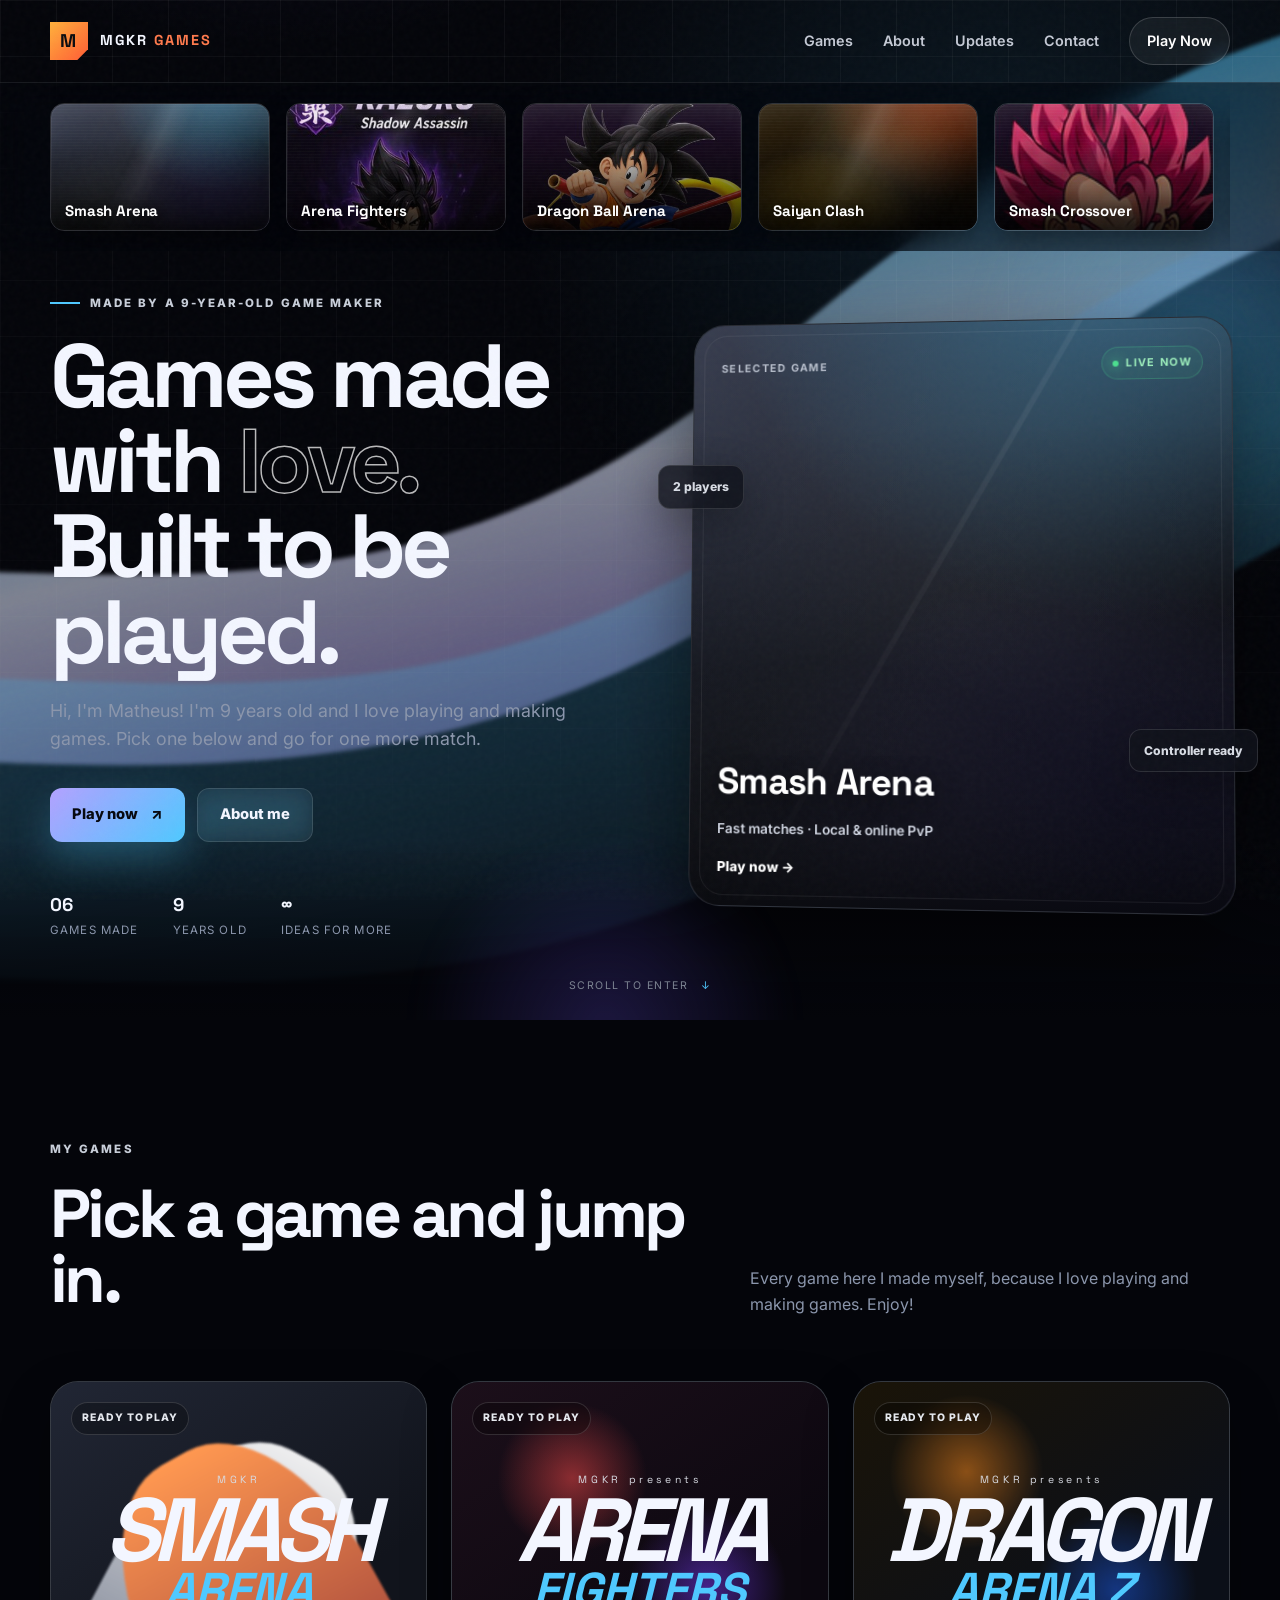
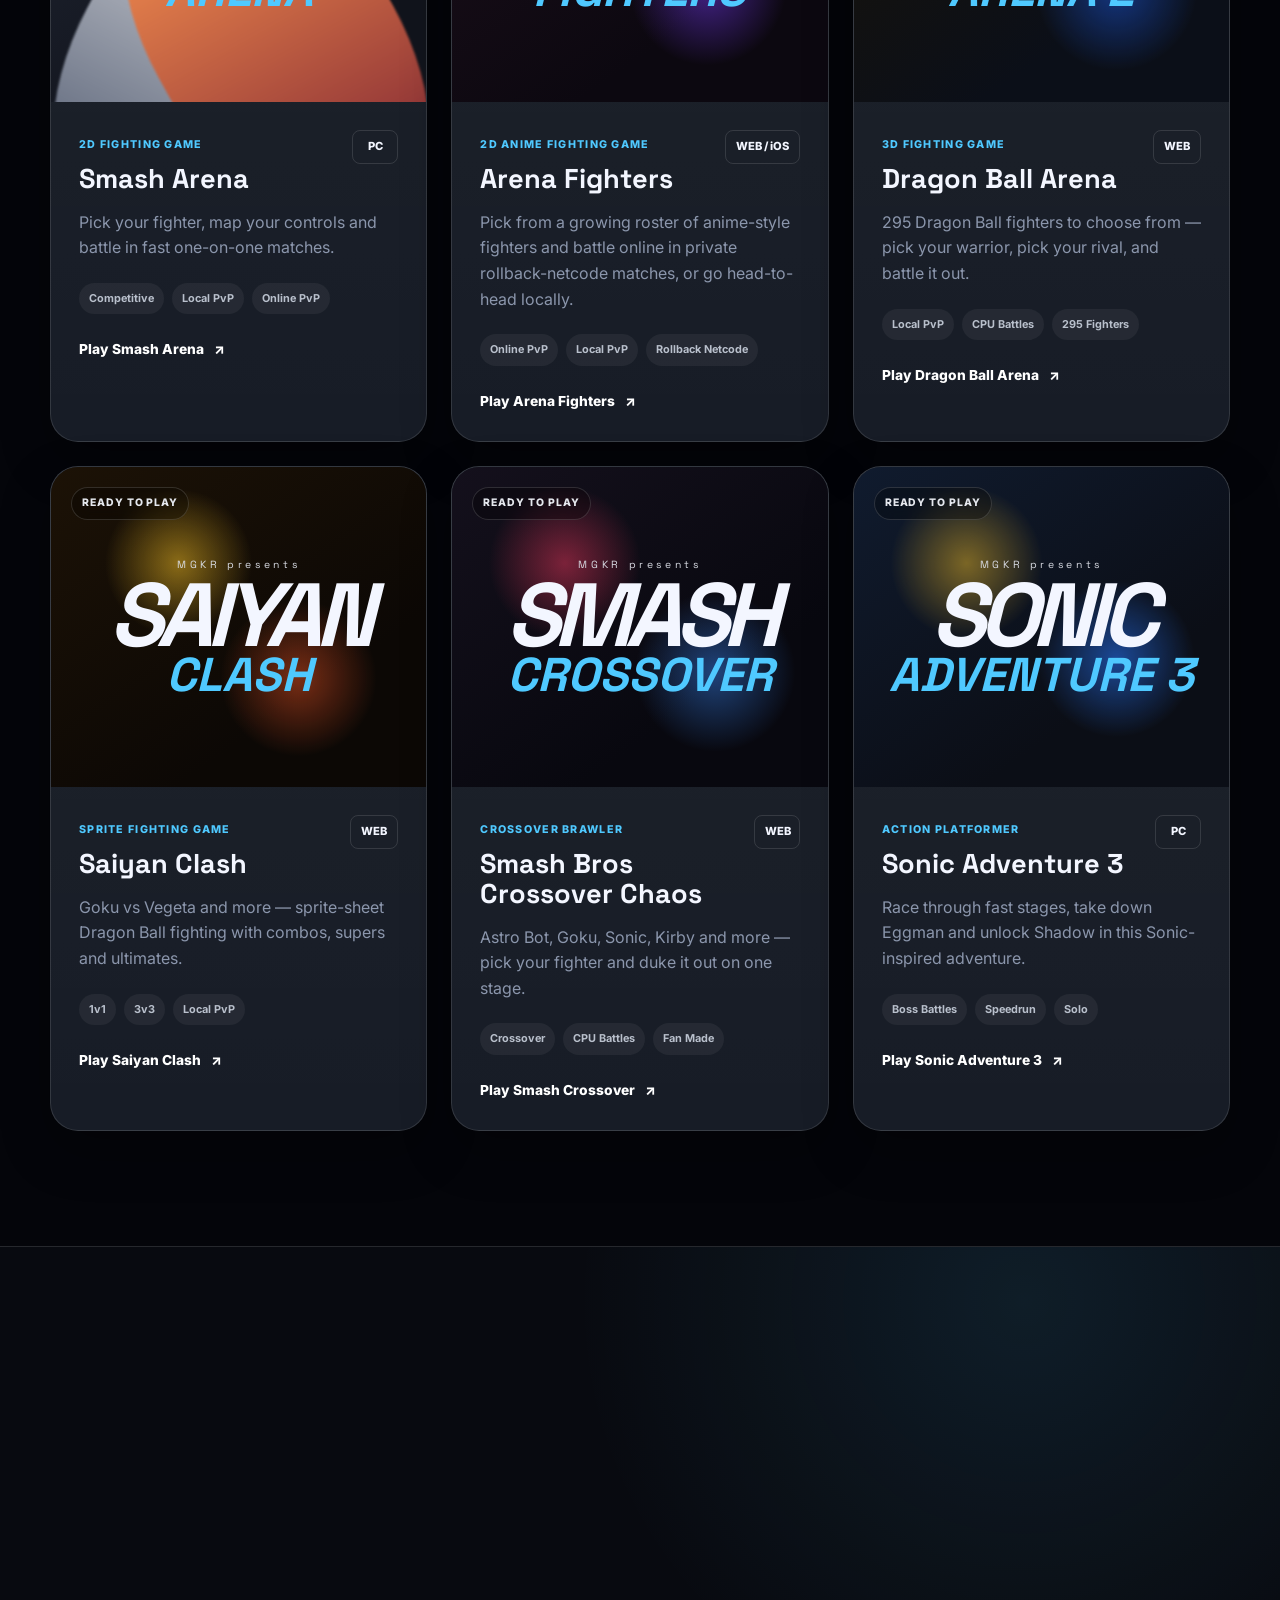
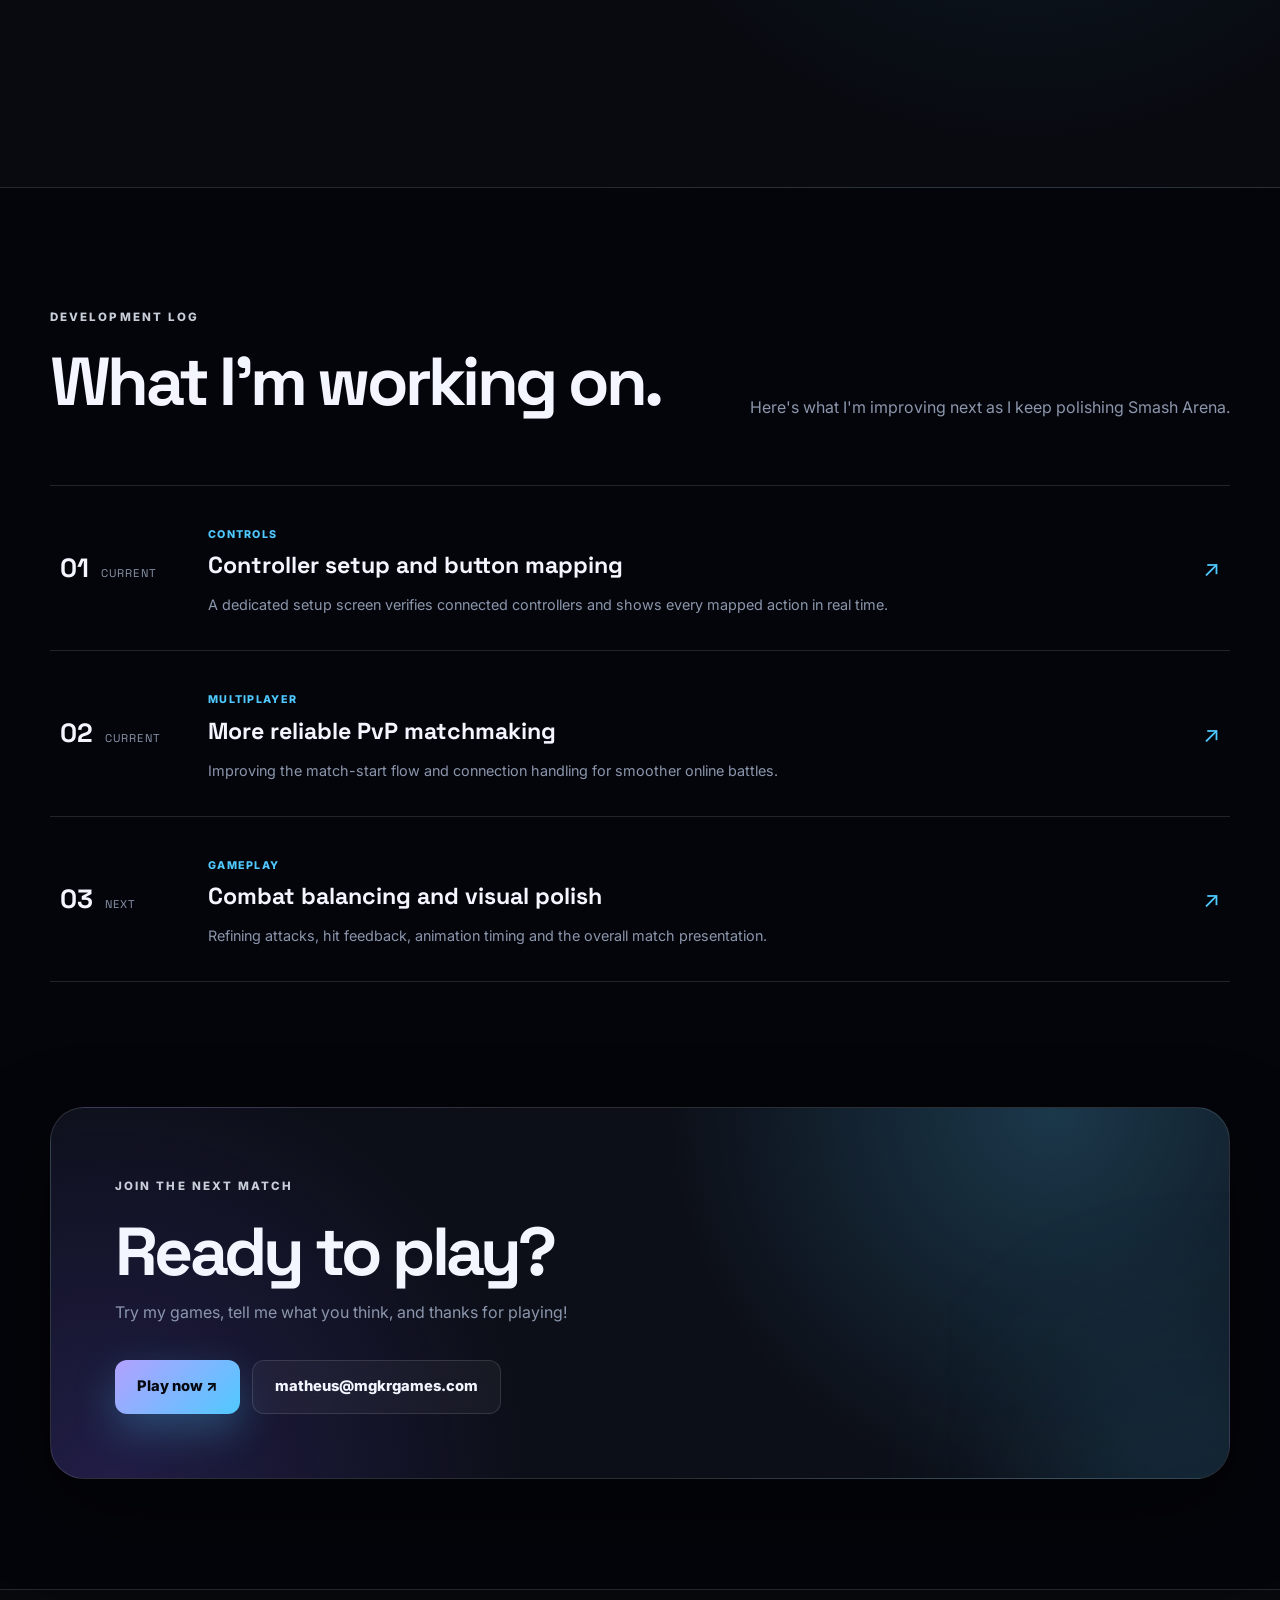
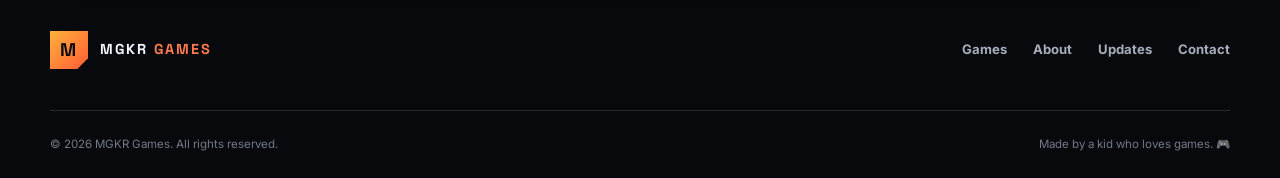
==== commit 0bb0b713: "Add real in-game art to dock tiles, PS5-style select-to-preview hero, fix stalled animation - Wire r" ====
--- a/index.html
+++ b/index.html
@@ -11,7 +11,7 @@
   <meta property="og:url" content="https://mgkrgames.com" />
   <title>MGKR Games — Made by Matheus</title>
   <link rel="icon" href="favicon.svg" type="image/svg+xml" />
-  <link rel="stylesheet" href="styles.css?v=9" />
+  <link rel="stylesheet" href="styles.css?v=10" />
 </head>
 <body>
   <div class="site-noise" aria-hidden="true"></div>
@@ -38,27 +38,39 @@
 
     <div class="game-dock" aria-label="Jump to a game">
       <div class="container game-dock-row">
-        <a class="dock-tile dock-smash" href="https://smash.mgkrgames.com">
+        <a class="dock-tile dock-smash" href="https://smash.mgkrgames.com"
+           data-preview-art="art-smash" data-preview-title="Smash Arena"
+           data-preview-tag="Fast matches · Local &amp; online PvP">
           <span class="dock-tile-art"></span>
           <span class="dock-tile-title">Smash Arena</span>
         </a>
-        <a class="dock-tile dock-arena-fighters" href="https://arenafighters.mgkrgames.com">
+        <a class="dock-tile dock-arena-fighters" href="https://arenafighters.mgkrgames.com"
+           data-preview-art="art-arena-fighters" data-preview-title="Arena Fighters"
+           data-preview-tag="Original characters · Online crossplay">
           <span class="dock-tile-art"></span>
           <span class="dock-tile-title">Arena Fighters</span>
         </a>
-        <a class="dock-tile dock-dragonball" href="https://dragonballarena.mgkrgames.com">
+        <a class="dock-tile dock-dragonball" href="https://dragonballarena.mgkrgames.com"
+           data-preview-art="art-dragonball" data-preview-title="Dragon Ball Arena"
+           data-preview-tag="Power up · Battle across the sagas">
           <span class="dock-tile-art"></span>
           <span class="dock-tile-title">Dragon Ball Arena</span>
         </a>
-        <a class="dock-tile dock-saiyan" href="https://saiyanclash.mgkrgames.com">
+        <a class="dock-tile dock-saiyan" href="https://saiyanclash.mgkrgames.com"
+           data-preview-art="art-saiyan" data-preview-title="Saiyan Clash"
+           data-preview-tag="Go Super Saiyan · Fast 1v1s">
           <span class="dock-tile-art"></span>
           <span class="dock-tile-title">Saiyan Clash</span>
         </a>
-        <a class="dock-tile dock-crossover" href="https://smashcrossover.mgkrgames.com">
+        <a class="dock-tile dock-crossover" href="https://smashcrossover.mgkrgames.com"
+           data-preview-art="art-crossover" data-preview-title="Smash Crossover"
+           data-preview-tag="Every hero, one arena">
           <span class="dock-tile-art"></span>
           <span class="dock-tile-title">Smash Crossover</span>
         </a>
-        <a class="dock-tile dock-sonic" href="https://sonic.mgkrgames.com">
+        <a class="dock-tile dock-sonic" href="https://sonic.mgkrgames.com"
+           data-preview-art="art-sonic" data-preview-title="Sonic Adventure 3"
+           data-preview-tag="Gotta go fast · Classic platforming">
           <span class="dock-tile-art"></span>
           <span class="dock-tile-title">Sonic Adventure 3</span>
         </a>
@@ -114,37 +126,16 @@
         </div>
 
         <div class="hero-visual reveal reveal-delay">
-          <div class="arena-card">
-            <div class="arena-topline">
-              <span>Featured game</span>
+          <div class="hero-preview" id="heroPreview">
+            <span class="hero-preview-art art-smash" id="heroPreviewArt" aria-hidden="true"></span>
+            <div class="hero-preview-topline">
+              <span>Selected game</span>
               <span class="live-pill"><i></i> Live now</span>
             </div>
-            <div class="arena-logo">
-              <span class="arena-small">MGKR presents</span>
-              <strong>SMASH</strong>
-              <em>ARENA</em>
-            </div>
-            <div class="fighters" aria-hidden="true">
-              <div class="fighter fighter-left">
-                <span class="head"></span>
-                <span class="body"></span>
-                <span class="arm"></span>
-                <span class="leg"></span>
-              </div>
-              <div class="impact">VS</div>
-              <div class="fighter fighter-right">
-                <span class="head"></span>
-                <span class="body"></span>
-                <span class="arm"></span>
-                <span class="leg"></span>
-              </div>
-            </div>
-            <div class="arena-bottom">
-              <div>
-                <span>Fast matches</span>
-                <span>Local & online PvP</span>
-              </div>
-              <a href="https://smash.mgkrgames.com" aria-label="Open Smash Arena">Play now →</a>
+            <div class="hero-preview-body">
+              <strong class="hero-preview-title" id="heroPreviewTitle">Smash Arena</strong>
+              <span class="hero-preview-tag" id="heroPreviewTag">Fast matches · Local &amp; online PvP</span>
+              <a class="hero-preview-link" id="heroPreviewLink" href="https://smash.mgkrgames.com">Play now →</a>
             </div>
           </div>
           <div class="floating-chip chip-one">2 players</div>
@@ -427,6 +418,6 @@
     </div>
   </footer>
 
-  <script src="script.js?v=9"></script>
+  <script src="script.js?v=10"></script>
 </body>
 </html>
--- a/styles.css
+++ b/styles.css
@@ -222,18 +222,18 @@
   inset: -6%;
   background-size: cover;
   background-position: top center;
-  animation: dock-art-drift 16s ease-in-out infinite alternate;
-}
-
-.dock-tile:nth-child(2) .dock-tile-art { animation-delay: -2.6s; }
-.dock-tile:nth-child(3) .dock-tile-art { animation-delay: -5.2s; }
-.dock-tile:nth-child(4) .dock-tile-art { animation-delay: -7.8s; }
-.dock-tile:nth-child(5) .dock-tile-art { animation-delay: -10.4s; }
-.dock-tile:nth-child(6) .dock-tile-art { animation-delay: -13s; }
+  animation: dock-art-drift 6s ease-in-out infinite alternate;
+}
+
+.dock-tile:nth-child(2) .dock-tile-art { animation-delay: -1s; }
+.dock-tile:nth-child(3) .dock-tile-art { animation-delay: -2s; }
+.dock-tile:nth-child(4) .dock-tile-art { animation-delay: -3s; }
+.dock-tile:nth-child(5) .dock-tile-art { animation-delay: -4s; }
+.dock-tile:nth-child(6) .dock-tile-art { animation-delay: -5s; }
 
 @keyframes dock-art-drift {
-  0% { transform: scale(1) translate(0, 0); }
-  100% { transform: scale(1.12) translate(-1.5%, -1.5%); }
+  0% { transform: scale(1.05) translate(-2%, 0%); }
+  100% { transform: scale(1.28) translate(2%, -3%); }
 }
 
 @media (prefers-reduced-motion: reduce) {
@@ -292,7 +292,8 @@
   transform: scale(1.14);
 }
 
-.dock-smash .dock-tile-art {
+.dock-smash .dock-tile-art,
+.art-smash {
   background:
     radial-gradient(circle at 26% 112%, rgba(255,255,255,.24), transparent 42%),
     radial-gradient(circle at 74% -8%, rgba(79,201,255,.4), transparent 46%),
@@ -300,20 +301,20 @@
     radial-gradient(circle at 50% 50%, rgba(255,255,255,.06), transparent 60%),
     linear-gradient(150deg, #3d4356, #14161d 65%);
 }
-.dock-arena-fighters .dock-tile-art {
+.dock-arena-fighters .dock-tile-art,
+.art-arena-fighters {
   background-image:
     linear-gradient(0deg, rgba(20,9,13,.15), rgba(20,9,13,.05)),
     url('assets/dock/arena-fighters.jpg');
 }
-.dock-dragonball .dock-tile-art {
-  background:
-    radial-gradient(circle at 26% 112%, rgba(255,140,30,.6), transparent 46%),
-    radial-gradient(circle at 78% -10%, rgba(30,100,255,.45), transparent 48%),
-    radial-gradient(circle at 55% 45%, rgba(255,210,120,.2), transparent 55%),
-    radial-gradient(circle at 50% 50%, rgba(255,255,255,.05), transparent 60%),
-    linear-gradient(150deg, #2a2010, #14100a 70%);
-}
-.dock-saiyan .dock-tile-art {
+.dock-dragonball .dock-tile-art,
+.art-dragonball {
+  background-image:
+    linear-gradient(0deg, rgba(20,14,9,.12), rgba(20,14,9,.02)),
+    url('assets/dock/dragonball.jpg');
+}
+.dock-saiyan .dock-tile-art,
+.art-saiyan {
   background:
     radial-gradient(circle at 30% 112%, rgba(255,200,40,.6), transparent 46%),
     radial-gradient(circle at 78% -10%, rgba(255,90,40,.45), transparent 48%),
@@ -321,21 +322,17 @@
     radial-gradient(circle at 50% 50%, rgba(255,255,255,.05), transparent 60%),
     linear-gradient(150deg, #2a1e0a, #150e05 70%);
 }
-.dock-crossover .dock-tile-art {
-  background:
-    radial-gradient(circle at 26% 112%, rgba(255,60,100,.55), transparent 46%),
-    radial-gradient(circle at 78% -10%, rgba(60,140,255,.45), transparent 48%),
-    radial-gradient(circle at 55% 45%, rgba(255,150,200,.16), transparent 55%),
-    radial-gradient(circle at 50% 50%, rgba(255,255,255,.05), transparent 60%),
-    linear-gradient(150deg, #241a2c, #100a14 70%);
-}
-.dock-sonic .dock-tile-art {
-  background:
-    radial-gradient(circle at 26% 112%, rgba(255,199,40,.45), transparent 46%),
-    radial-gradient(circle at 78% -10%, rgba(40,120,255,.55), transparent 48%),
-    radial-gradient(circle at 55% 45%, rgba(150,220,255,.2), transparent 55%),
-    radial-gradient(circle at 50% 50%, rgba(255,255,255,.05), transparent 60%),
-    linear-gradient(150deg, #16223a, #0a0e16 70%);
+.dock-crossover .dock-tile-art,
+.art-crossover {
+  background-image:
+    linear-gradient(0deg, rgba(16,10,20,.12), rgba(16,10,20,.02)),
+    url('assets/dock/crossover.jpg');
+}
+.dock-sonic .dock-tile-art,
+.art-sonic {
+  background-image:
+    linear-gradient(0deg, rgba(10,14,22,.12), rgba(10,14,22,.02)),
+    url('assets/dock/sonic.jpg');
 }
 
 .hero {
@@ -535,45 +532,54 @@
   perspective: 1100px;
 }
 
-.arena-card {
+.hero-preview {
   min-height: 590px;
   position: relative;
   overflow: hidden;
   padding: 28px;
   border: 1px solid rgba(255, 255, 255, 0.12);
   border-radius: 32px;
-  background:
-    radial-gradient(circle at 50% 40%, rgba(79, 201, 255, 0.32), transparent 27%),
-    linear-gradient(150deg, rgba(116, 87, 255, 0.24), transparent 40%),
-    linear-gradient(145deg, #171c28, #0a0d15 72%);
+  background: linear-gradient(145deg, #171c28, #0a0d15 72%);
   box-shadow: var(--shadow);
   transform: rotateY(-4deg) rotateX(2deg);
 }
 
-.arena-card::before,
-.arena-card::after {
+.hero-preview-art {
+  position: absolute;
+  inset: -6%;
+  z-index: 0;
+  background-size: cover;
+  background-position: center;
+  transition: opacity 0.32s ease, transform 8s ease-out;
+  transform: scale(1.05);
+}
+
+.hero-preview.is-switching .hero-preview-art {
+  opacity: 0;
+}
+
+.hero-preview::before {
   content: "";
   position: absolute;
   inset: 0;
+  z-index: 1;
   pointer-events: none;
-}
-
-.arena-card::before {
-  opacity: 0.55;
   background:
-    linear-gradient(120deg, transparent 0 44%, rgba(255, 255, 255, 0.06) 44.3% 44.8%, transparent 45%),
-    repeating-linear-gradient(0deg, rgba(255,255,255,.04) 0 1px, transparent 1px 7px);
-  mix-blend-mode: overlay;
-}
-
-.arena-card::after {
+    linear-gradient(0deg, rgba(6,7,11,.92) 0%, rgba(6,7,11,.35) 46%, rgba(6,7,11,.12) 68%, transparent 82%),
+    linear-gradient(120deg, transparent 0 44%, rgba(255, 255, 255, 0.06) 44.3% 44.8%, transparent 45%);
+}
+
+.hero-preview::after {
+  content: "";
+  position: absolute;
+  inset: 10px;
+  z-index: 1;
+  pointer-events: none;
   border: 1px solid rgba(255, 255, 255, 0.07);
-  border-radius: inherit;
-  inset: 10px;
-}
-
-.arena-topline,
-.arena-bottom {
+  border-radius: 24px;
+}
+
+.hero-preview-topline {
   position: relative;
   z-index: 3;
   display: flex;
@@ -605,149 +611,44 @@
   box-shadow: 0 0 12px #4cdf8f;
 }
 
-.arena-logo {
-  position: relative;
-  z-index: 3;
-  margin-top: 44px;
-  text-align: center;
-  font-family: "Space Grotesk", sans-serif;
-  line-height: 0.78;
-}
-
-.arena-small {
-  display: block;
-  margin-bottom: 15px;
-  color: #b5bdca;
-  text-transform: uppercase;
-  letter-spacing: 0.28em;
-  font-family: "Inter", sans-serif;
-  font-size: 0.62rem;
-  font-weight: 800;
-}
-
-.arena-logo strong,
-.arena-logo em {
-  display: block;
-  font-style: italic;
-  letter-spacing: -0.07em;
-}
-
-.arena-logo strong {
-  font-size: clamp(4.4rem, 7.5vw, 6.4rem);
-  color: #fff;
-  text-shadow: 0 10px 35px rgba(0, 0, 0, .45);
-}
-
-.arena-logo em {
-  margin-top: 5px;
-  font-size: clamp(2.3rem, 4.2vw, 3.5rem);
-  color: var(--accent);
-}
-
-.fighters {
-  position: relative;
-  z-index: 2;
-  height: 230px;
-  margin: 22px auto 0;
-}
-
-.fighter {
-  position: absolute;
-  bottom: 12px;
-  width: 145px;
-  height: 205px;
-  filter: drop-shadow(0 24px 25px rgba(0, 0, 0, .55));
-}
-
-.fighter span {
-  display: block;
-  position: absolute;
-  background: linear-gradient(145deg, #f6f7fa, #60697b);
-}
-
-.fighter .head {
-  width: 48px;
-  height: 52px;
-  border-radius: 44% 46% 40% 42%;
-  top: 0;
-}
-
-.fighter .body {
-  width: 76px;
-  height: 100px;
-  top: 45px;
-  border-radius: 35px 35px 16px 18px;
-}
-
-.fighter .arm {
-  width: 36px;
-  height: 110px;
-  top: 48px;
-  border-radius: 25px;
-}
-
-.fighter .leg {
-  width: 42px;
-  height: 88px;
-  top: 122px;
-  border-radius: 12px 12px 20px 20px;
-}
-
-.fighter-left {
-  left: 8%;
-  transform: rotate(-5deg);
-}
-
-.fighter-left .head { left: 62px; }
-.fighter-left .body { left: 44px; }
-.fighter-left .arm { left: 12px; transform: rotate(48deg); transform-origin: top; }
-.fighter-left .leg { left: 44px; transform: rotate(8deg); }
-
-.fighter-right {
-  right: 8%;
-  transform: rotate(5deg) scaleX(-1);
-}
-
-.fighter-right .head { left: 62px; background: linear-gradient(145deg, #ffcb76, #b8452c); }
-.fighter-right .body { left: 44px; background: linear-gradient(145deg, #ff7445, #6c1f2b); }
-.fighter-right .arm { left: 12px; transform: rotate(48deg); transform-origin: top; background: linear-gradient(145deg, #ff8c55, #8a2c31); }
-.fighter-right .leg { left: 44px; transform: rotate(8deg); background: linear-gradient(145deg, #ff7445, #6c1f2b); }
-
-.impact {
-  position: absolute;
-  inset: 70px 0 auto;
-  margin: auto;
-  width: 76px;
-  height: 76px;
-  display: grid;
-  place-items: center;
-  border-radius: 50%;
-  color: #121318;
-  font-family: "Space Grotesk", sans-serif;
-  font-size: 1.35rem;
-  font-weight: 900;
-  background: linear-gradient(135deg, var(--accent-2), var(--accent));
-  box-shadow: 0 0 55px rgba(79, 201, 255, 0.5);
-  transform: rotate(-8deg);
-}
-
-.arena-bottom {
+.hero-preview-body {
   position: absolute;
   left: 28px;
   right: 28px;
   bottom: 28px;
-  padding-top: 18px;
-  border-top: 1px solid var(--line);
-}
-
-.arena-bottom > div {
+  z-index: 3;
   display: flex;
   flex-direction: column;
-  gap: 4px;
-}
-
-.arena-bottom a {
+  gap: 6px;
+  transition: opacity 0.32s ease, transform 0.32s ease;
+}
+
+.hero-preview.is-switching .hero-preview-body {
+  opacity: 0;
+  transform: translateY(6px);
+}
+
+.hero-preview-title {
+  font-family: "Space Grotesk", sans-serif;
+  font-weight: 800;
+  font-size: clamp(1.7rem, 3vw, 2.3rem);
+  letter-spacing: -0.02em;
   color: #fff;
+  text-shadow: 0 6px 24px rgba(0, 0, 0, .5);
+}
+
+.hero-preview-tag {
+  color: #cfd4e0;
+  font-size: 0.86rem;
+  font-weight: 600;
+}
+
+.hero-preview-link {
+  margin-top: 10px;
+  color: #fff;
+  font-weight: 800;
+  font-size: 0.86rem;
+  width: fit-content;
 }
 
 .floating-chip {
@@ -1405,13 +1306,13 @@
     flex-wrap: wrap;
   }
 
-  .arena-card {
-    min-height: 520px;
+  .hero-preview {
+    min-height: 420px;
     padding: 20px;
     transform: none;
   }
 
-  .arena-bottom {
+  .hero-preview-body {
     left: 20px;
     right: 20px;
     bottom: 20px;
@@ -1420,11 +1321,6 @@
   .floating-chip,
   .hero-scroll {
     display: none;
-  }
-
-  .fighters {
-    transform: scale(.86);
-    transform-origin: center;
   }
 
   .section {
@@ -1481,22 +1377,6 @@
     width: 100%;
   }
 
-  .arena-logo strong {
-    font-size: 4rem;
-  }
-
-  .arena-logo em {
-    font-size: 2rem;
-  }
-
-  .fighter-left {
-    left: -2%;
-  }
-
-  .fighter-right {
-    right: -2%;
-  }
-
   .game-card-art {
     min-height: 260px;
   }
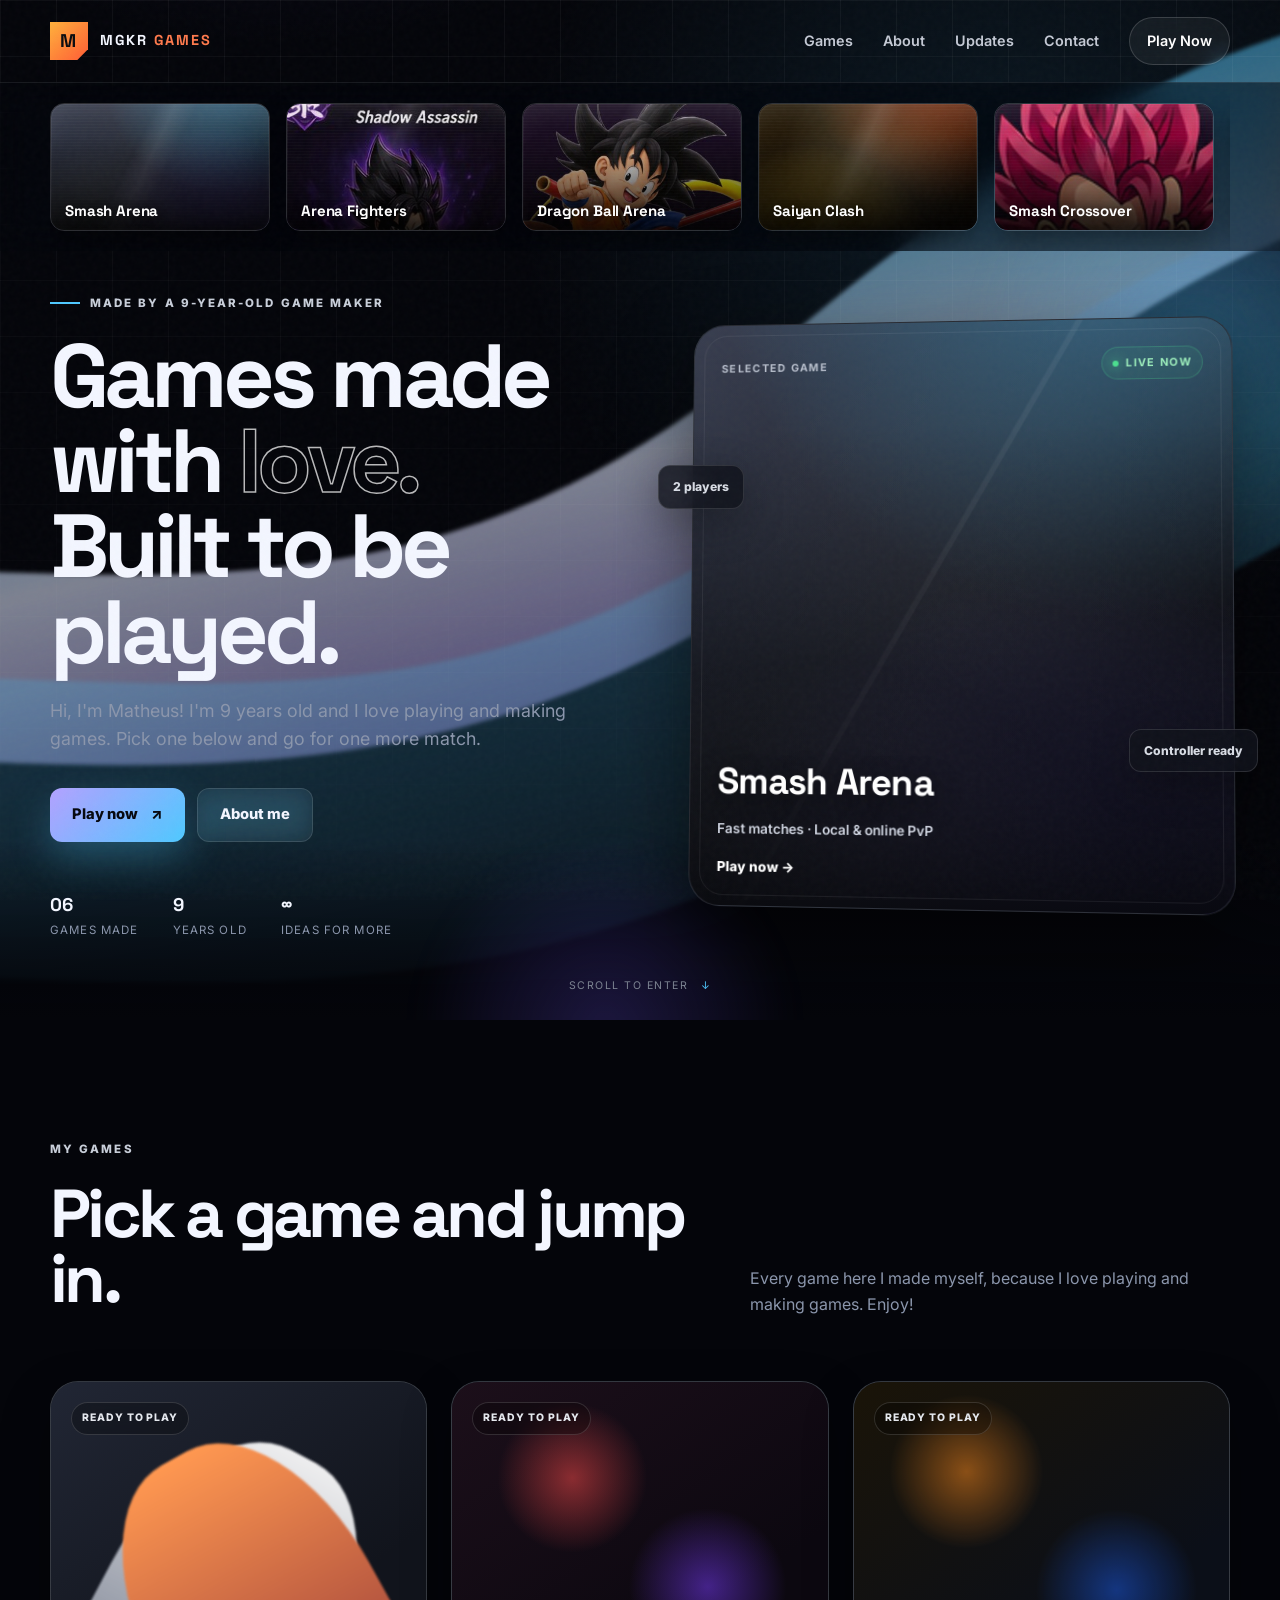
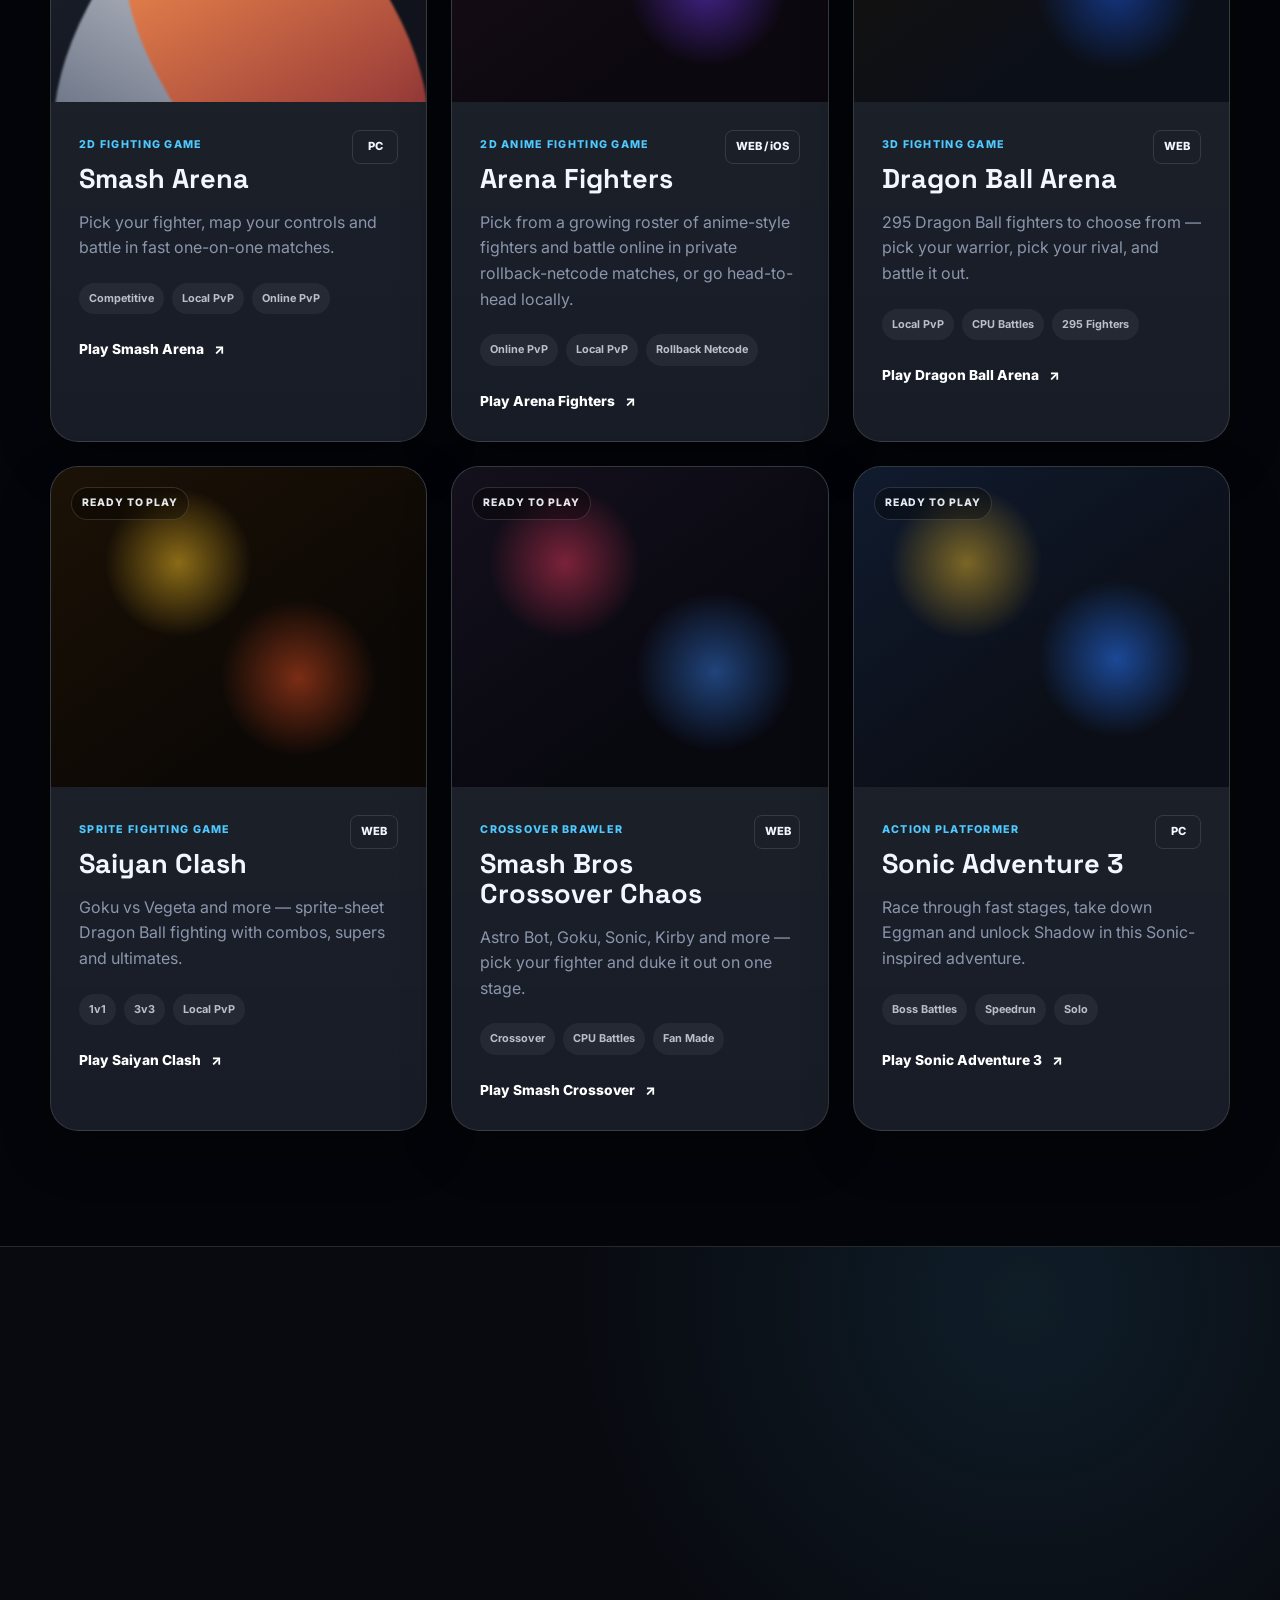
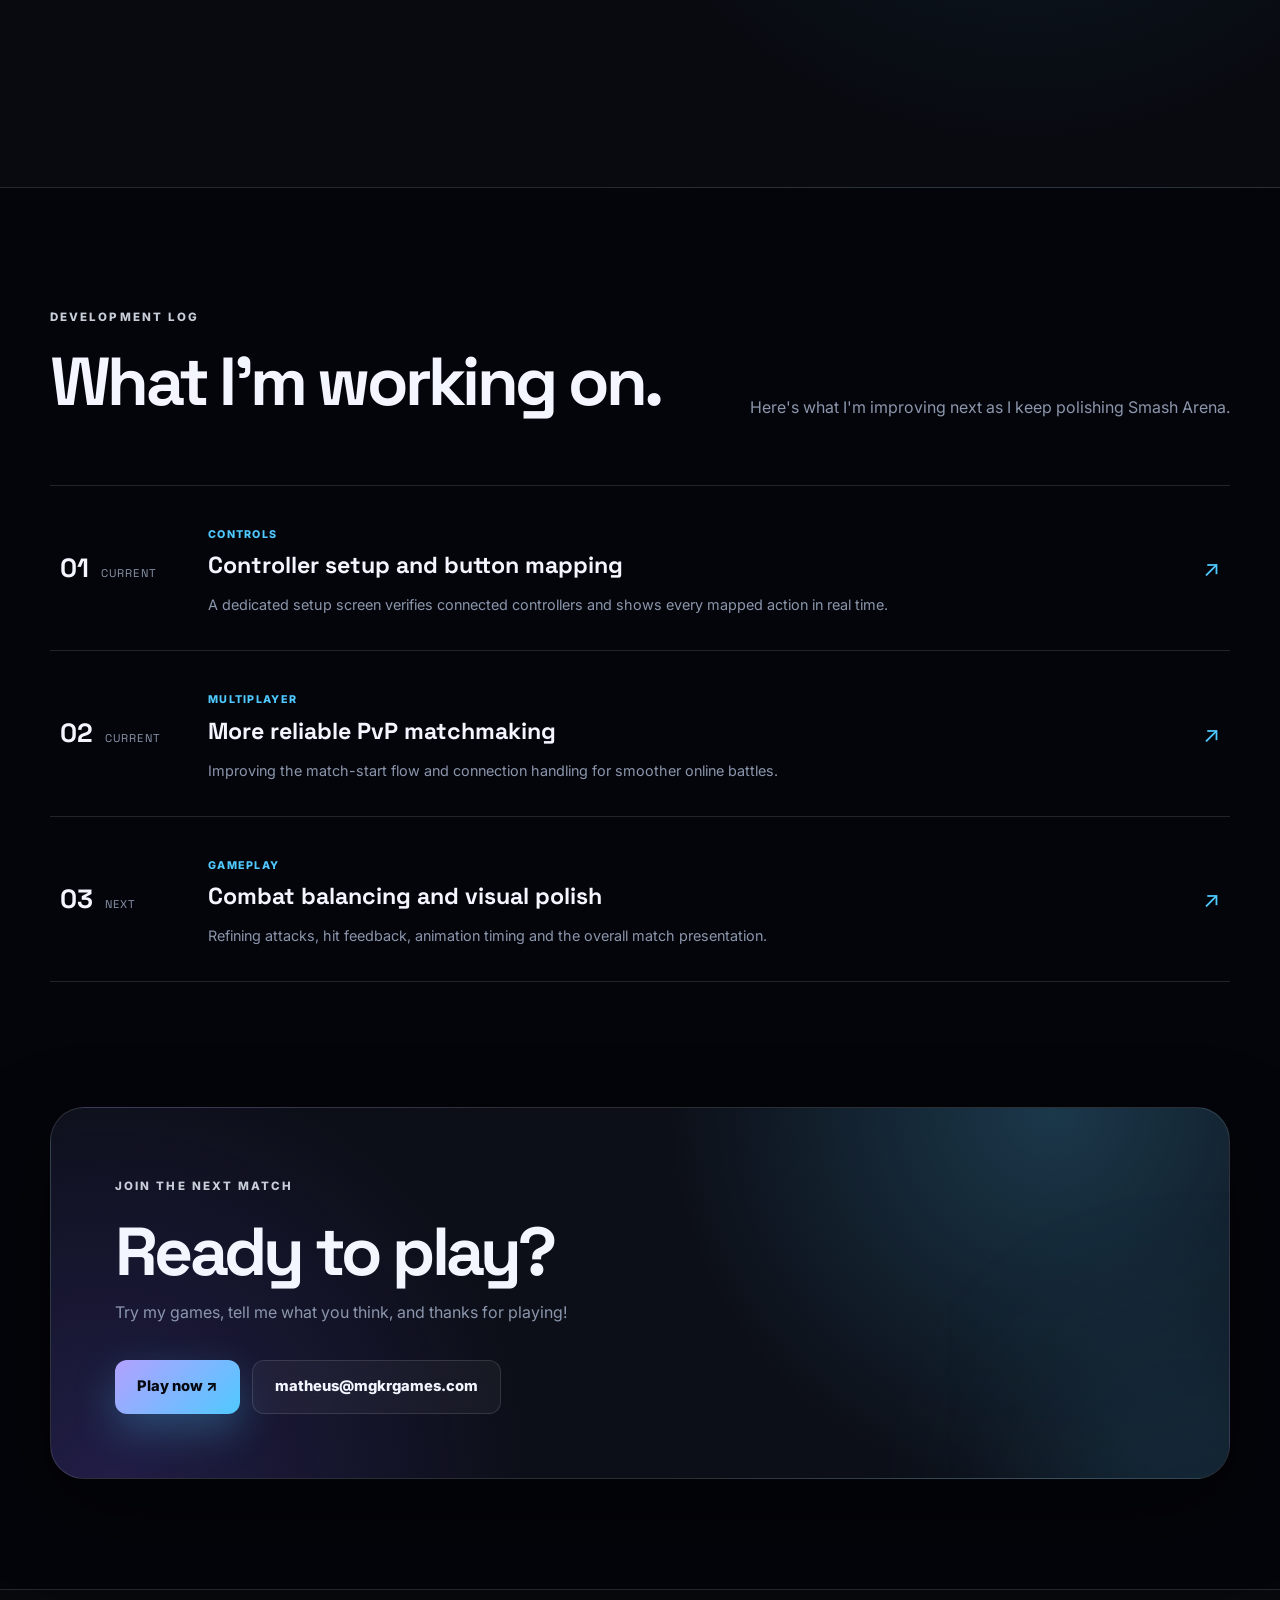
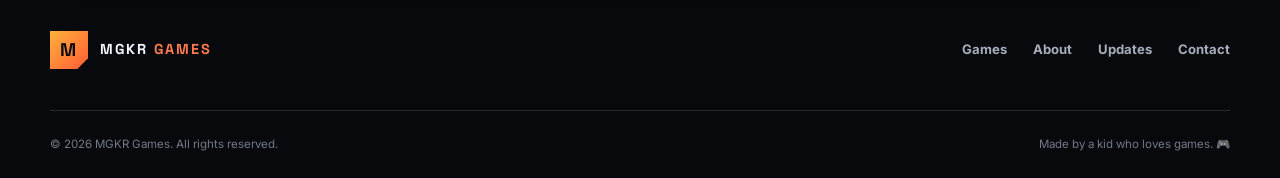
==== commit 166f5f0f: "Remove wordmark logos from game cards, add mouse/controller parallax to dock art - Drop the stylized" ====
--- a/index.html
+++ b/index.html
@@ -11,7 +11,7 @@
   <meta property="og:url" content="https://mgkrgames.com" />
   <title>MGKR Games — Made by Matheus</title>
   <link rel="icon" href="favicon.svg" type="image/svg+xml" />
-  <link rel="stylesheet" href="styles.css?v=10" />
+  <link rel="stylesheet" href="styles.css?v=11" />
 </head>
 <body>
   <div class="site-noise" aria-hidden="true"></div>
@@ -160,11 +160,6 @@
           <article class="game-card game-card-featured reveal">
             <a class="game-card-art smash-art" href="https://smash.mgkrgames.com" aria-label="Play Smash Arena">
               <span class="card-status">Ready to play</span>
-              <div class="mini-logo">
-                <small>MGKR</small>
-                <strong>SMASH</strong>
-                <em>ARENA</em>
-              </div>
             </a>
             <div class="game-card-content">
               <div class="game-title-row">
@@ -187,11 +182,6 @@
           <article class="game-card game-card-featured arena-fighters-card reveal reveal-delay">
             <a class="game-card-art arena-fighters-art" href="https://arenafighters.mgkrgames.com" aria-label="Play Arena Fighters">
               <span class="card-status">Ready to play</span>
-              <div class="mini-logo">
-                <small>MGKR presents</small>
-                <strong>ARENA</strong>
-                <em>FIGHTERS</em>
-              </div>
             </a>
             <div class="game-card-content">
               <div class="game-title-row">
@@ -214,11 +204,6 @@
           <article class="game-card reveal">
             <a class="game-card-art dragonball-art" href="https://dragonballarena.mgkrgames.com" aria-label="Play Dragon Ball Arena">
               <span class="card-status">Ready to play</span>
-              <div class="mini-logo">
-                <small>MGKR presents</small>
-                <strong>DRAGON</strong>
-                <em>ARENA Z</em>
-              </div>
             </a>
             <div class="game-card-content">
               <div class="game-title-row">
@@ -241,11 +226,6 @@
           <article class="game-card reveal reveal-delay">
             <a class="game-card-art saiyan-art" href="https://saiyanclash.mgkrgames.com" aria-label="Play Saiyan Clash">
               <span class="card-status">Ready to play</span>
-              <div class="mini-logo">
-                <small>MGKR presents</small>
-                <strong>SAIYAN</strong>
-                <em>CLASH</em>
-              </div>
             </a>
             <div class="game-card-content">
               <div class="game-title-row">
@@ -268,11 +248,6 @@
           <article class="game-card reveal">
             <a class="game-card-art crossover-art" href="https://smashcrossover.mgkrgames.com" aria-label="Play Smash Bros Crossover Chaos">
               <span class="card-status">Ready to play</span>
-              <div class="mini-logo">
-                <small>MGKR presents</small>
-                <strong>SMASH</strong>
-                <em>CROSSOVER</em>
-              </div>
             </a>
             <div class="game-card-content">
               <div class="game-title-row">
@@ -295,11 +270,6 @@
           <article class="game-card upcoming-card reveal reveal-delay">
             <a class="game-card-art sonic-art" href="https://sonic.mgkrgames.com" aria-label="Play Sonic Adventure 3">
               <span class="card-status">Ready to play</span>
-              <div class="mini-logo">
-                <small>MGKR presents</small>
-                <strong>SONIC</strong>
-                <em>ADVENTURE 3</em>
-              </div>
             </a>
             <div class="game-card-content">
               <div class="game-title-row">
@@ -418,6 +388,6 @@
     </div>
   </footer>
 
-  <script src="script.js?v=10"></script>
+  <script src="script.js?v=11"></script>
 </body>
 </html>
--- a/styles.css
+++ b/styles.css
@@ -222,24 +222,7 @@
   inset: -6%;
   background-size: cover;
   background-position: top center;
-  animation: dock-art-drift 6s ease-in-out infinite alternate;
-}
-
-.dock-tile:nth-child(2) .dock-tile-art { animation-delay: -1s; }
-.dock-tile:nth-child(3) .dock-tile-art { animation-delay: -2s; }
-.dock-tile:nth-child(4) .dock-tile-art { animation-delay: -3s; }
-.dock-tile:nth-child(5) .dock-tile-art { animation-delay: -4s; }
-.dock-tile:nth-child(6) .dock-tile-art { animation-delay: -5s; }
-
-@keyframes dock-art-drift {
-  0% { transform: scale(1.05) translate(-2%, 0%); }
-  100% { transform: scale(1.28) translate(2%, -3%); }
-}
-
-@media (prefers-reduced-motion: reduce) {
-  .dock-tile-art {
-    animation: none;
-  }
+  transform: scale(1.14) translate(var(--parallax-x, 0%), var(--parallax-y, 0%));
 }
 
 .dock-tile::before {
@@ -284,12 +267,6 @@
   box-shadow: 0 24px 46px rgba(0, 0, 0, 0.5), 0 0 34px rgba(79, 201, 255, 0.3);
   z-index: 5;
   outline: none;
-}
-
-.dock-tile:hover .dock-tile-art,
-.dock-tile:focus-visible .dock-tile-art {
-  animation-play-state: paused;
-  transform: scale(1.14);
 }
 
 .dock-smash .dock-tile-art,
@@ -791,42 +768,6 @@
   letter-spacing: .09em;
 }
 
-.mini-logo {
-  position: absolute;
-  z-index: 2;
-  inset: 50% 0 auto;
-  transform: translateY(-50%);
-  text-align: center;
-  font-family: "Space Grotesk", sans-serif;
-  line-height: .75;
-}
-
-.mini-logo small,
-.mini-logo strong,
-.mini-logo em {
-  display: block;
-}
-
-.mini-logo small {
-  margin-bottom: 13px;
-  letter-spacing: .35em;
-  color: #d8dbe3;
-  font-size: .65rem;
-}
-
-.mini-logo strong {
-  font-size: clamp(3.9rem, 7vw, 6rem);
-  letter-spacing: -.08em;
-  font-style: italic;
-}
-
-.mini-logo em {
-  margin-top: 8px;
-  color: var(--accent);
-  font-size: clamp(1.8rem, 3.7vw, 3rem);
-  font-weight: 800;
-}
-
 .upcoming-art {
   display: grid;
   place-items: center;
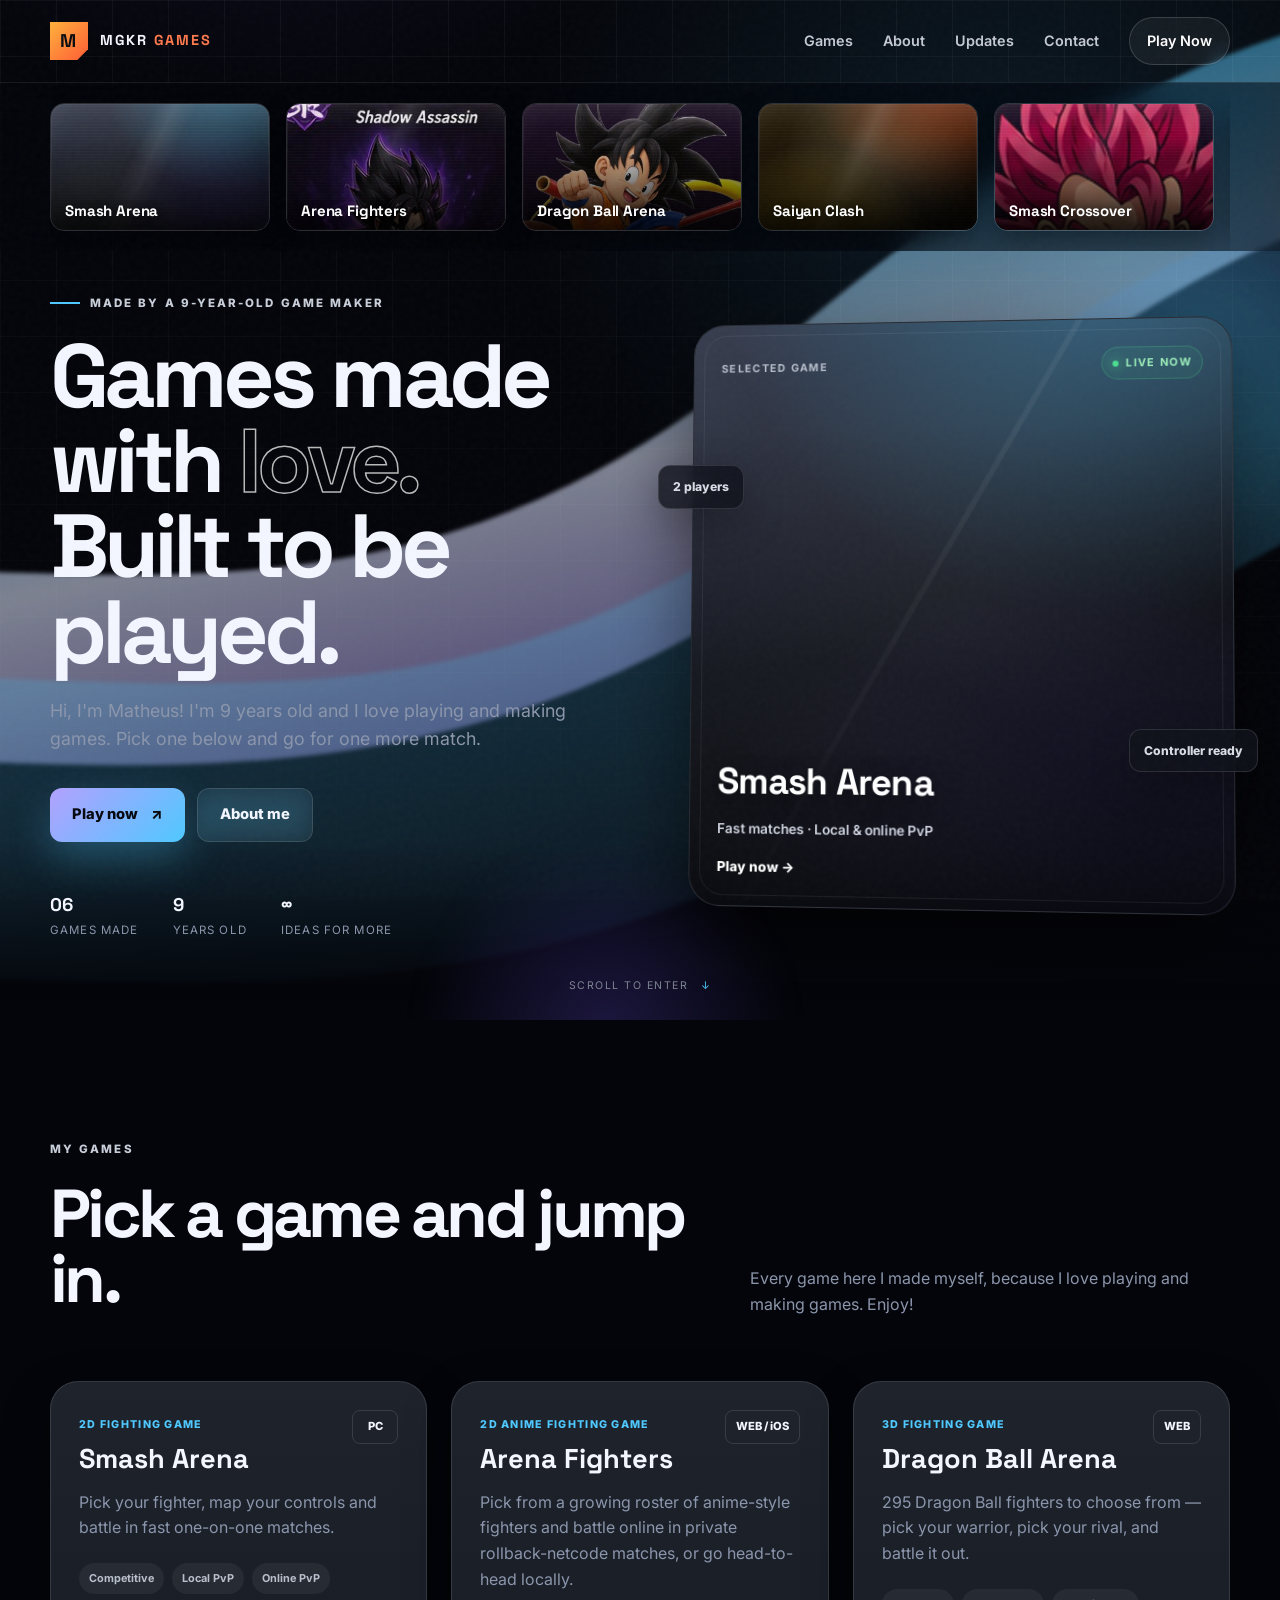
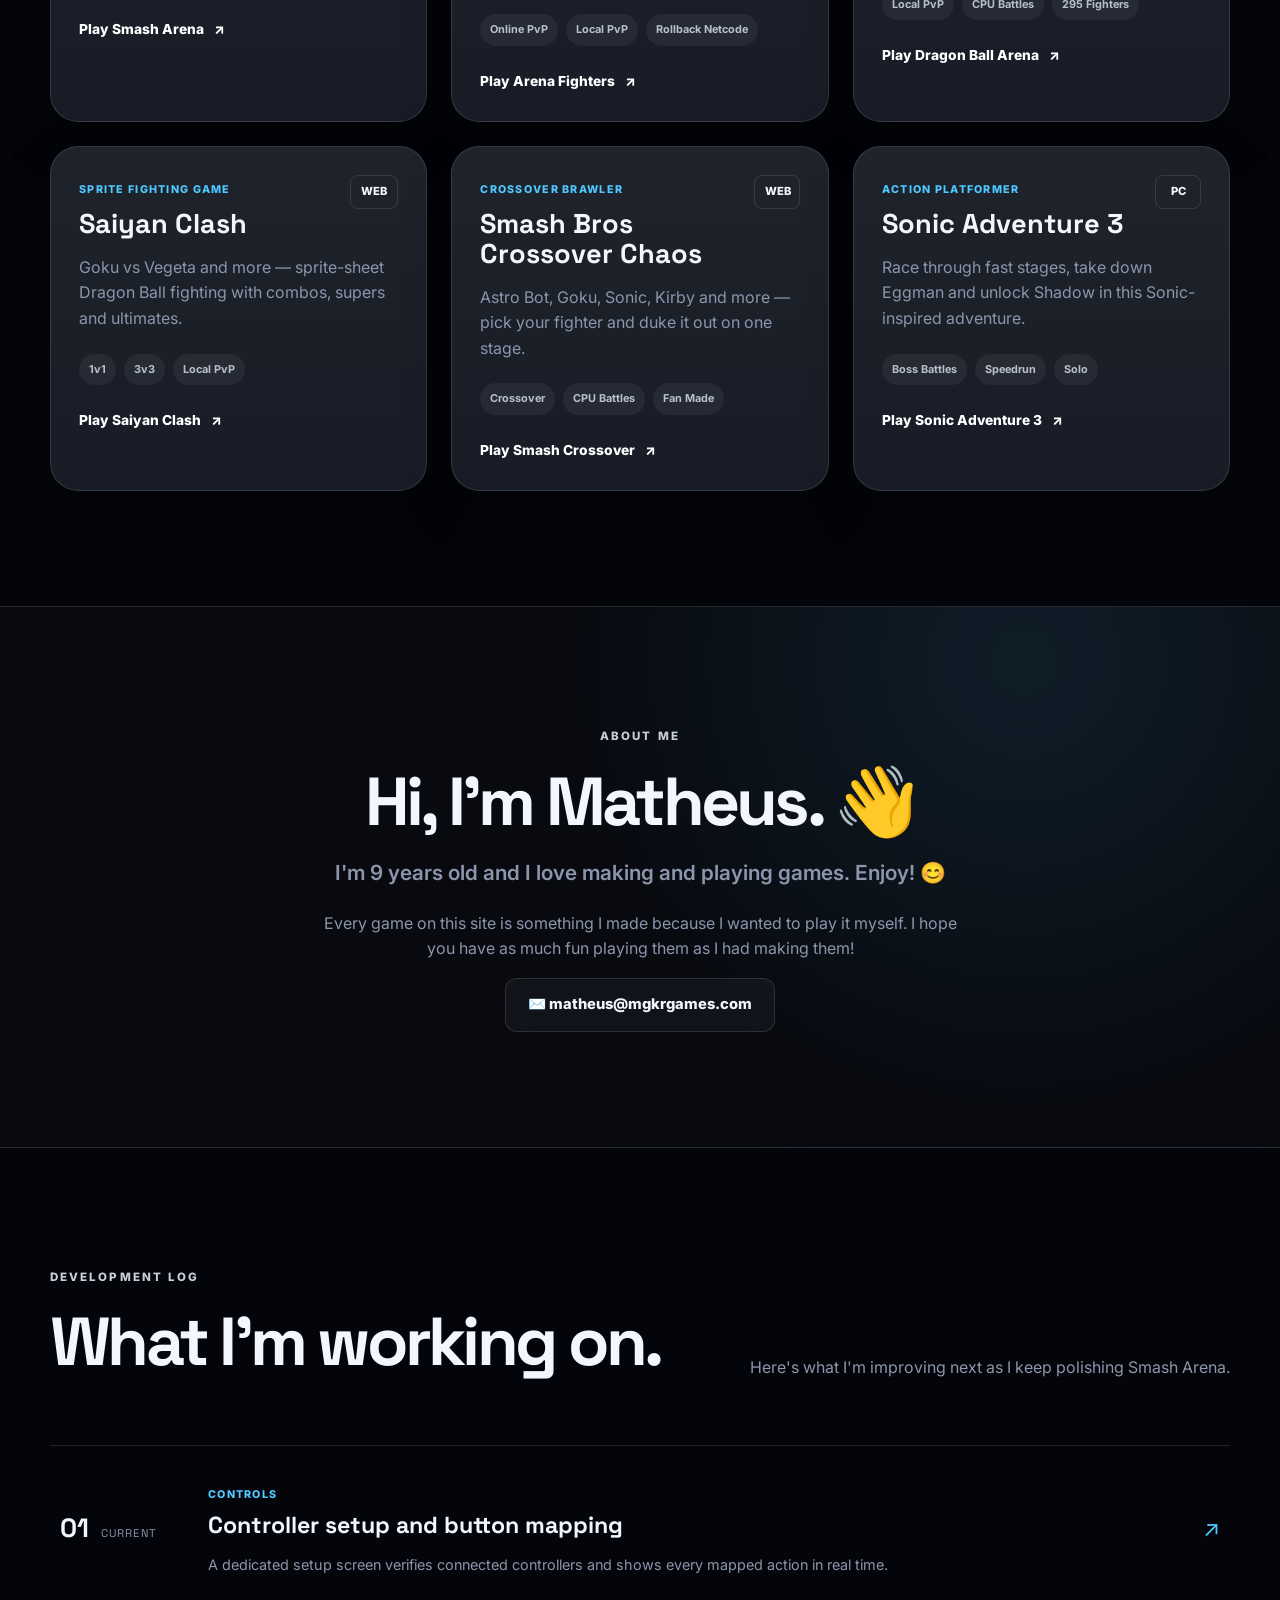
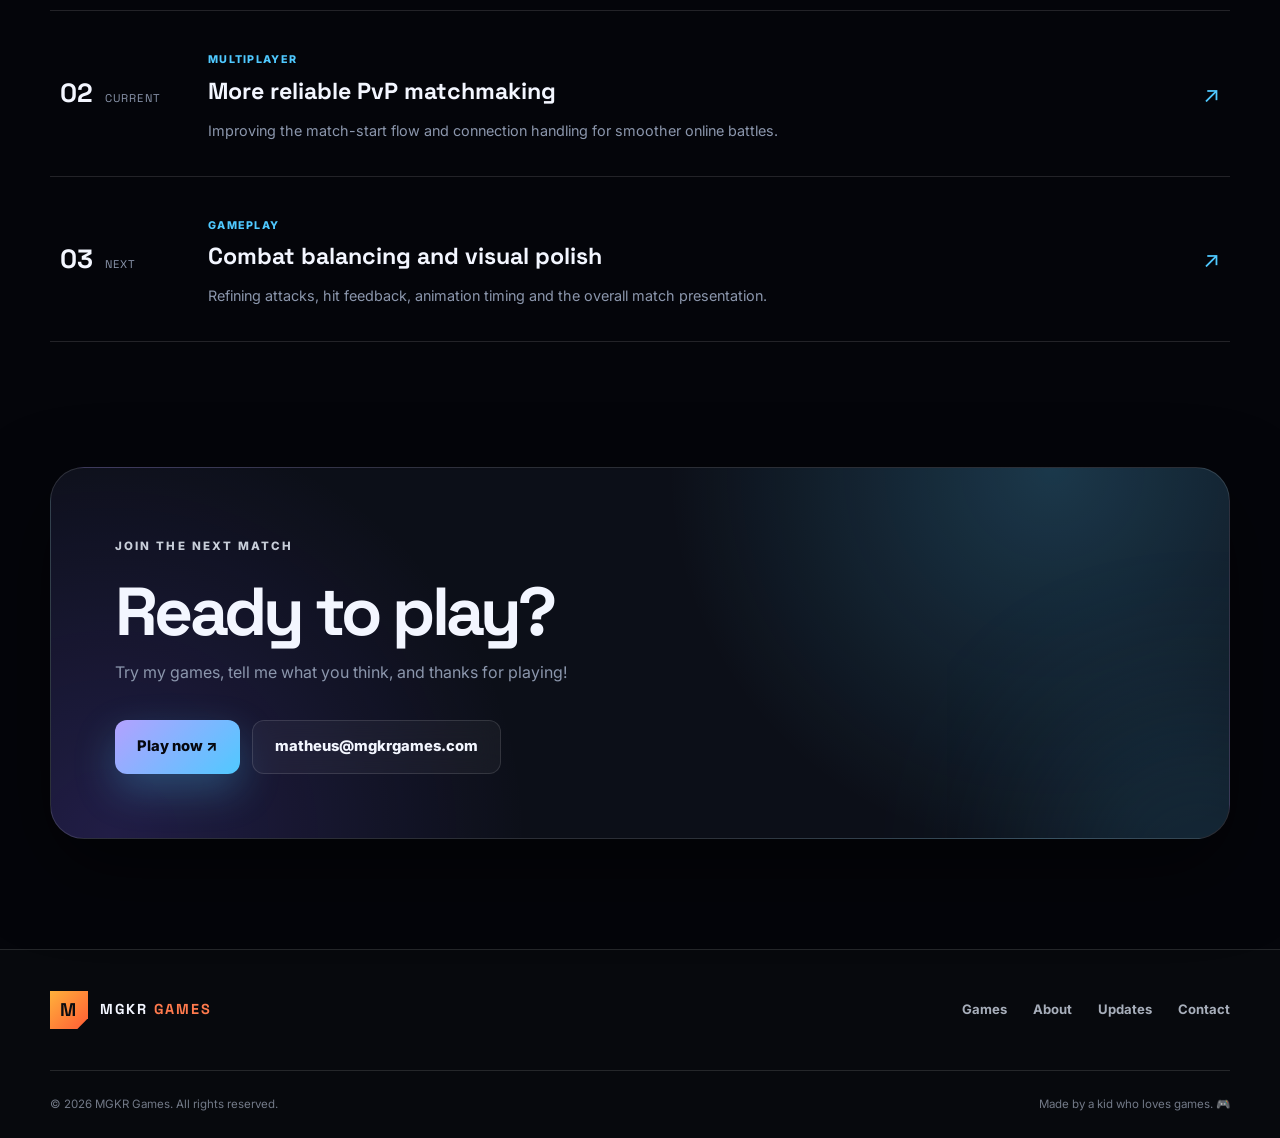
==== commit 6fa0170d: "Remove art panels from the game cards grid The header dock tiles already have the PS5-style artwork " ====
--- a/index.html
+++ b/index.html
@@ -11,7 +11,7 @@
   <meta property="og:url" content="https://mgkrgames.com" />
   <title>MGKR Games — Made by Matheus</title>
   <link rel="icon" href="favicon.svg" type="image/svg+xml" />
-  <link rel="stylesheet" href="styles.css?v=11" />
+  <link rel="stylesheet" href="styles.css?v=12" />
 </head>
 <body>
   <div class="site-noise" aria-hidden="true"></div>
@@ -158,9 +158,6 @@
 
         <div class="game-grid">
           <article class="game-card game-card-featured reveal">
-            <a class="game-card-art smash-art" href="https://smash.mgkrgames.com" aria-label="Play Smash Arena">
-              <span class="card-status">Ready to play</span>
-            </a>
             <div class="game-card-content">
               <div class="game-title-row">
                 <div>
@@ -180,9 +177,6 @@
           </article>
 
           <article class="game-card game-card-featured arena-fighters-card reveal reveal-delay">
-            <a class="game-card-art arena-fighters-art" href="https://arenafighters.mgkrgames.com" aria-label="Play Arena Fighters">
-              <span class="card-status">Ready to play</span>
-            </a>
             <div class="game-card-content">
               <div class="game-title-row">
                 <div>
@@ -202,9 +196,6 @@
           </article>
 
           <article class="game-card reveal">
-            <a class="game-card-art dragonball-art" href="https://dragonballarena.mgkrgames.com" aria-label="Play Dragon Ball Arena">
-              <span class="card-status">Ready to play</span>
-            </a>
             <div class="game-card-content">
               <div class="game-title-row">
                 <div>
@@ -224,9 +215,6 @@
           </article>
 
           <article class="game-card reveal reveal-delay">
-            <a class="game-card-art saiyan-art" href="https://saiyanclash.mgkrgames.com" aria-label="Play Saiyan Clash">
-              <span class="card-status">Ready to play</span>
-            </a>
             <div class="game-card-content">
               <div class="game-title-row">
                 <div>
@@ -246,9 +234,6 @@
           </article>
 
           <article class="game-card reveal">
-            <a class="game-card-art crossover-art" href="https://smashcrossover.mgkrgames.com" aria-label="Play Smash Bros Crossover Chaos">
-              <span class="card-status">Ready to play</span>
-            </a>
             <div class="game-card-content">
               <div class="game-title-row">
                 <div>
@@ -268,9 +253,6 @@
           </article>
 
           <article class="game-card upcoming-card reveal reveal-delay">
-            <a class="game-card-art sonic-art" href="https://sonic.mgkrgames.com" aria-label="Play Sonic Adventure 3">
-              <span class="card-status">Ready to play</span>
-            </a>
             <div class="game-card-content">
               <div class="game-title-row">
                 <div>
@@ -388,6 +370,6 @@
     </div>
   </footer>
 
-  <script src="script.js?v=11"></script>
+  <script src="script.js?v=12"></script>
 </body>
 </html>
--- a/styles.css
+++ b/styles.css
@@ -712,114 +712,6 @@
   box-shadow: 0 26px 60px rgba(0, 0, 0, 0.4), 0 0 40px rgba(79, 201, 255, 0.12);
 }
 
-.game-card-art {
-  display: block;
-  position: relative;
-  min-height: 320px;
-  overflow: hidden;
-  color: inherit;
-  text-decoration: none;
-}
-
-.smash-art {
-  background:
-    radial-gradient(circle at 64% 45%, rgba(255, 157, 57, .55), transparent 18%),
-    radial-gradient(circle at 36% 65%, rgba(116, 71, 255, .52), transparent 20%),
-    linear-gradient(145deg, #212634 0%, #11141c 70%);
-}
-
-.smash-art::before,
-.smash-art::after {
-  content: "";
-  position: absolute;
-  width: 240px;
-  height: 420px;
-  bottom: -150px;
-  border-radius: 44%;
-  filter: blur(1px);
-}
-
-.smash-art::before {
-  left: 9%;
-  transform: rotate(28deg);
-  background: linear-gradient(180deg, #eeeeef, #505a70);
-}
-
-.smash-art::after {
-  right: 8%;
-  transform: rotate(-29deg);
-  background: linear-gradient(180deg, #ff9851, #7c2232);
-}
-
-.card-status {
-  position: absolute;
-  z-index: 3;
-  top: 20px;
-  left: 20px;
-  padding: 7px 10px;
-  border: 1px solid rgba(255,255,255,.14);
-  border-radius: 999px;
-  background: rgba(0,0,0,.28);
-  backdrop-filter: blur(10px);
-  color: #e5e8ee;
-  font-size: 0.65rem;
-  font-weight: 800;
-  text-transform: uppercase;
-  letter-spacing: .09em;
-}
-
-.upcoming-art {
-  display: grid;
-  place-items: center;
-  background:
-    linear-gradient(145deg, rgba(116, 71, 255, .28), transparent 50%),
-    repeating-linear-gradient(135deg, rgba(255,255,255,.04) 0 1px, transparent 1px 16px),
-    #11141c;
-}
-
-.sonic-art {
-  background:
-    radial-gradient(circle at 30% 30%, rgba(255, 199, 40, .45), transparent 22%),
-    radial-gradient(circle at 70% 60%, rgba(40, 120, 255, .55), transparent 24%),
-    linear-gradient(145deg, #101b2e 0%, #0b0e16 70%);
-}
-
-.arena-fighters-art {
-  background:
-    radial-gradient(circle at 32% 30%, rgba(255, 76, 76, .5), transparent 22%),
-    radial-gradient(circle at 68% 64%, rgba(122, 60, 255, .5), transparent 24%),
-    linear-gradient(145deg, #1c0f1a 0%, #0c0810 70%);
-}
-
-.dragonball-art {
-  background:
-    radial-gradient(circle at 30% 28%, rgba(255, 140, 30, .5), transparent 22%),
-    radial-gradient(circle at 70% 65%, rgba(30, 100, 255, .45), transparent 24%),
-    linear-gradient(145deg, #1a1408 0%, #0b0f18 70%);
-}
-
-.saiyan-art {
-  background:
-    radial-gradient(circle at 34% 30%, rgba(255, 200, 40, .5), transparent 22%),
-    radial-gradient(circle at 66% 66%, rgba(255, 90, 40, .45), transparent 24%),
-    linear-gradient(145deg, #1c1206 0%, #0c0805 70%);
-}
-
-.crossover-art {
-  background:
-    radial-gradient(circle at 30% 30%, rgba(255, 60, 100, .45), transparent 22%),
-    radial-gradient(circle at 70% 64%, rgba(60, 140, 255, .45), transparent 24%),
-    linear-gradient(145deg, #14101c 0%, #08080f 70%);
-}
-
-.coming-symbol {
-  color: rgba(255,255,255,.07);
-  font-family: "Space Grotesk", sans-serif;
-  font-size: 11rem;
-  font-weight: 700;
-  letter-spacing: -.1em;
-}
-
 .game-card-content {
   padding: 28px;
 }
@@ -1318,15 +1210,7 @@
     width: 100%;
   }
 
-  .game-card-art {
-    min-height: 260px;
-  }
-
   .game-card-content {
     padding: 23px;
   }
-
-  .coming-symbol {
-    font-size: 8rem;
-  }
-}
+}
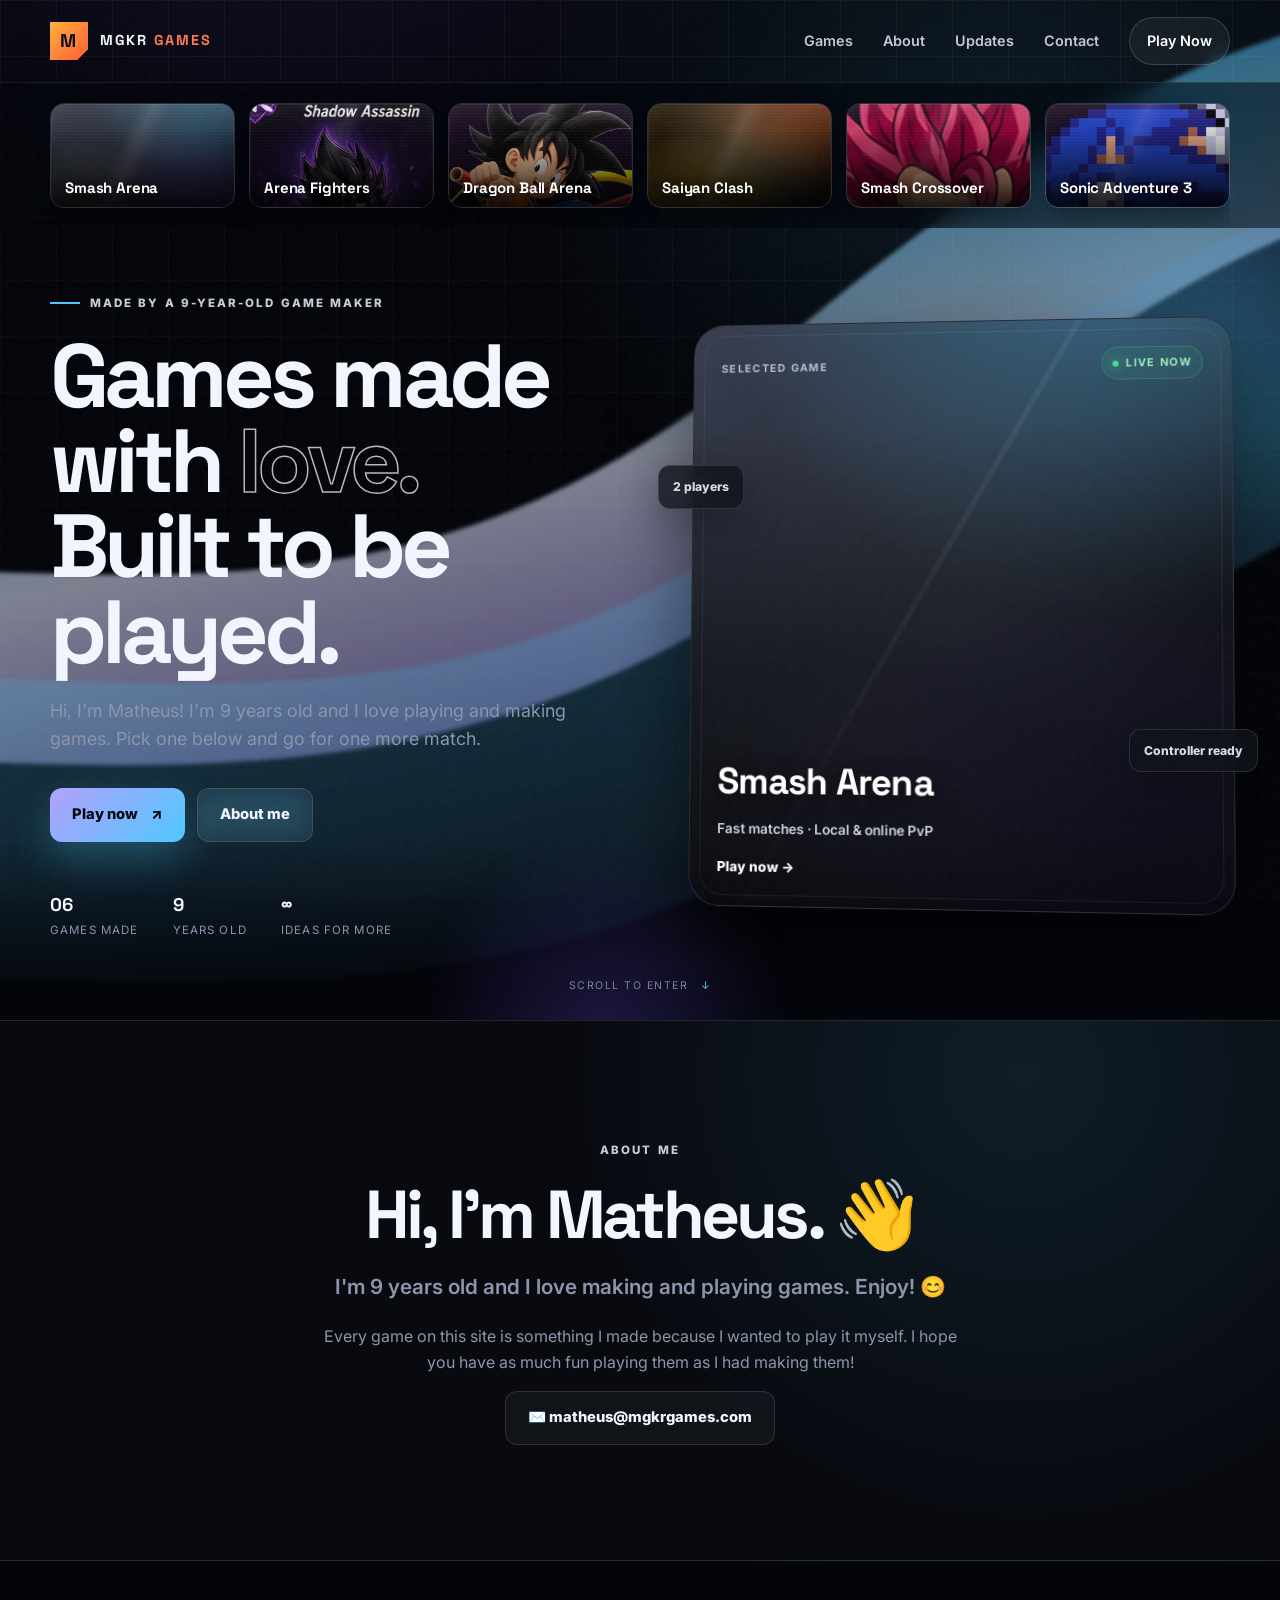
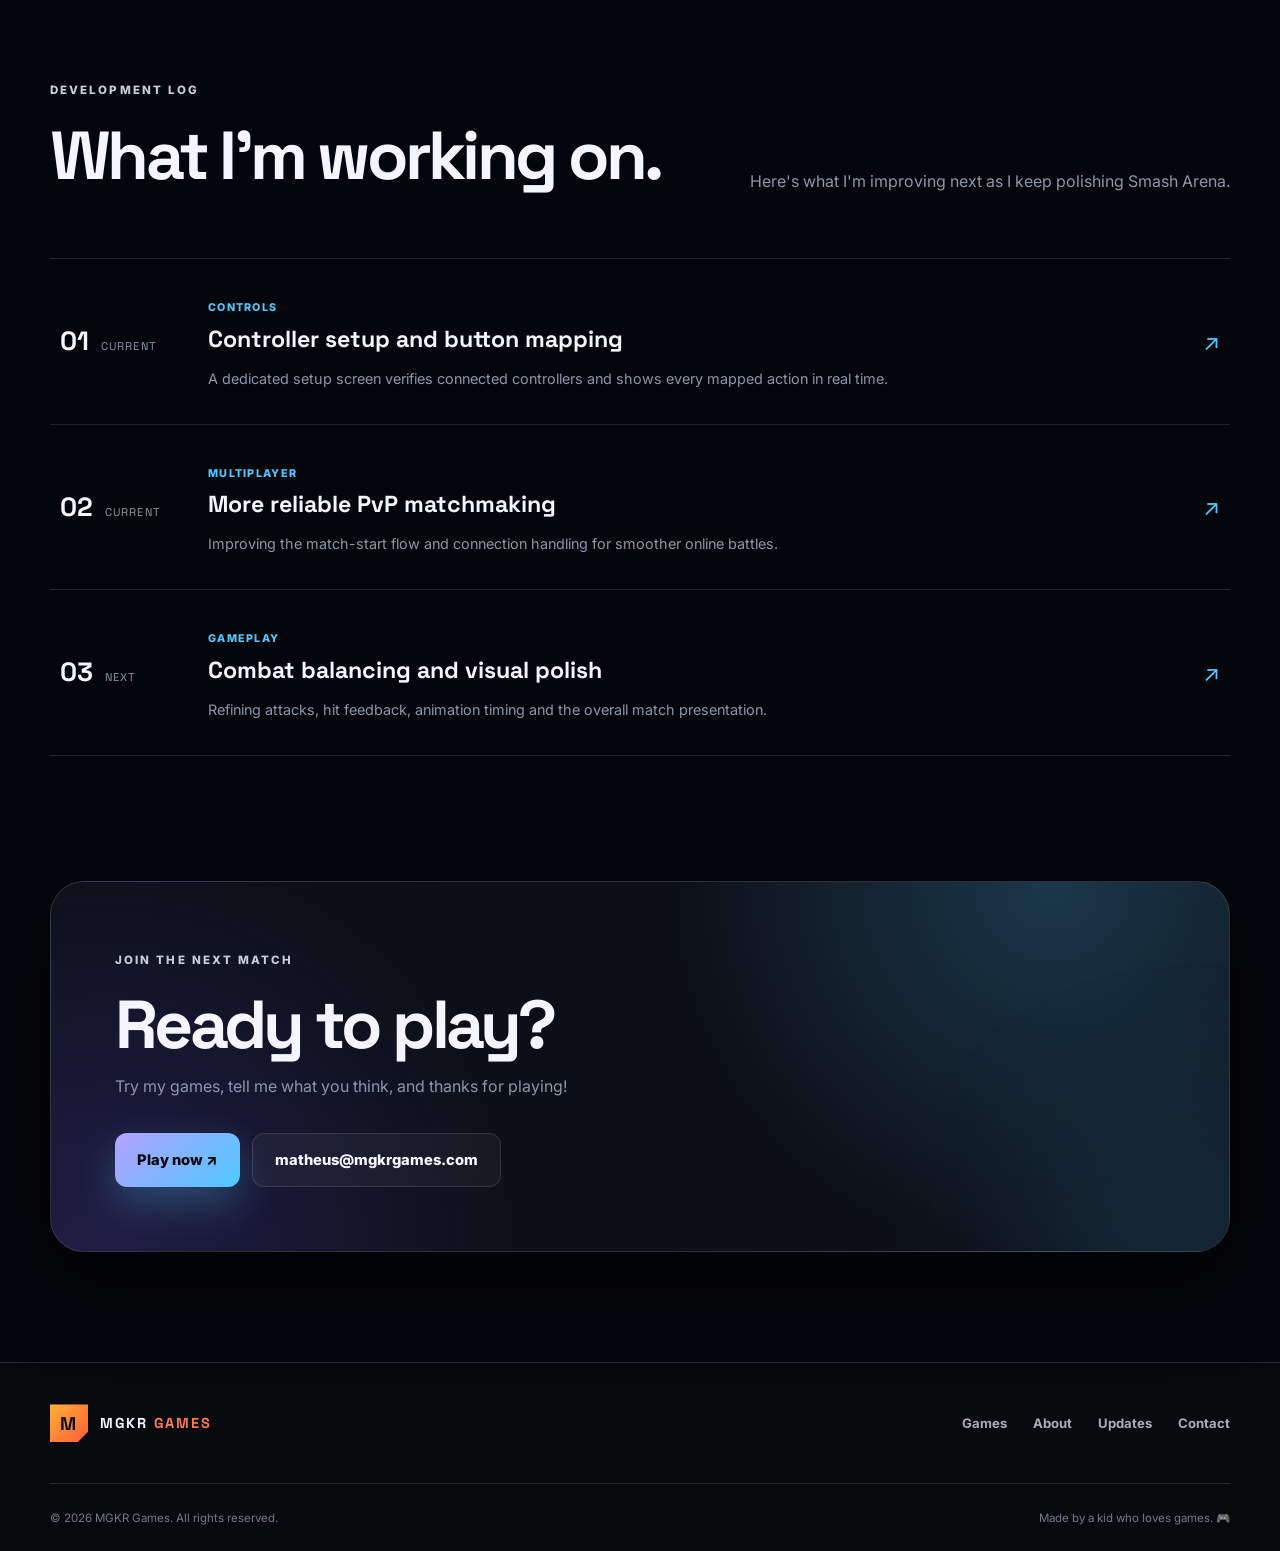
==== commit 9538b0be: "Remove the games grid section, fix dock overflow, boost parallax amplitude - Remove the entire "Pick" ====
--- a/index.html
+++ b/index.html
@@ -11,7 +11,7 @@
   <meta property="og:url" content="https://mgkrgames.com" />
   <title>MGKR Games — Made by Matheus</title>
   <link rel="icon" href="favicon.svg" type="image/svg+xml" />
-  <link rel="stylesheet" href="styles.css?v=12" />
+  <link rel="stylesheet" href="styles.css?v=13" />
 </head>
 <body>
   <div class="site-noise" aria-hidden="true"></div>
@@ -28,11 +28,11 @@
       </button>
 
       <nav class="main-nav" id="main-nav" aria-label="Main navigation">
-        <a href="#games">Games</a>
+        <a href="#top">Games</a>
         <a href="#about">About</a>
         <a href="#updates">Updates</a>
         <a href="#contact">Contact</a>
-        <a class="nav-cta" href="#games">Play Now</a>
+        <a class="nav-cta" href="#top">Play Now</a>
       </nav>
     </div>
 
@@ -111,7 +111,7 @@
             games. Pick one below and go for one more match.
           </p>
           <div class="hero-actions">
-            <a class="button button-primary" href="#games">
+            <a class="button button-primary" href="#top">
               Play now
               <span aria-hidden="true">↗</span>
             </a>
@@ -144,134 +144,6 @@
       </div>
 
       <div class="hero-scroll">Scroll to enter <span>↓</span></div>
-    </section>
-
-    <section class="section games-section" id="games">
-      <div class="container">
-        <div class="section-heading reveal">
-          <div>
-            <span class="section-kicker">My games</span>
-            <h2>Pick a game and jump in.</h2>
-          </div>
-          <p>Every game here I made myself, because I love playing and making games. Enjoy!</p>
-        </div>
-
-        <div class="game-grid">
-          <article class="game-card game-card-featured reveal">
-            <div class="game-card-content">
-              <div class="game-title-row">
-                <div>
-                  <span class="game-type">2D Fighting Game</span>
-                  <h3>Smash Arena</h3>
-                </div>
-                <span class="platform-badge">PC</span>
-              </div>
-              <p>Pick your fighter, map your controls and battle in fast one-on-one matches.</p>
-              <div class="tag-row">
-                <span>Competitive</span>
-                <span>Local PvP</span>
-                <span>Online PvP</span>
-              </div>
-              <a class="text-link" href="https://smash.mgkrgames.com">Play Smash Arena <span>↗</span></a>
-            </div>
-          </article>
-
-          <article class="game-card game-card-featured arena-fighters-card reveal reveal-delay">
-            <div class="game-card-content">
-              <div class="game-title-row">
-                <div>
-                  <span class="game-type">2D Anime Fighting Game</span>
-                  <h3>Arena Fighters</h3>
-                </div>
-                <span class="platform-badge">WEB / iOS</span>
-              </div>
-              <p>Pick from a growing roster of anime-style fighters and battle online in private rollback-netcode matches, or go head-to-head locally.</p>
-              <div class="tag-row">
-                <span>Online PvP</span>
-                <span>Local PvP</span>
-                <span>Rollback Netcode</span>
-              </div>
-              <a class="text-link" href="https://arenafighters.mgkrgames.com">Play Arena Fighters <span>↗</span></a>
-            </div>
-          </article>
-
-          <article class="game-card reveal">
-            <div class="game-card-content">
-              <div class="game-title-row">
-                <div>
-                  <span class="game-type">3D Fighting Game</span>
-                  <h3>Dragon Ball Arena</h3>
-                </div>
-                <span class="platform-badge">WEB</span>
-              </div>
-              <p>295 Dragon Ball fighters to choose from — pick your warrior, pick your rival, and battle it out.</p>
-              <div class="tag-row">
-                <span>Local PvP</span>
-                <span>CPU Battles</span>
-                <span>295 Fighters</span>
-              </div>
-              <a class="text-link" href="https://dragonballarena.mgkrgames.com">Play Dragon Ball Arena <span>↗</span></a>
-            </div>
-          </article>
-
-          <article class="game-card reveal reveal-delay">
-            <div class="game-card-content">
-              <div class="game-title-row">
-                <div>
-                  <span class="game-type">Sprite Fighting Game</span>
-                  <h3>Saiyan Clash</h3>
-                </div>
-                <span class="platform-badge">WEB</span>
-              </div>
-              <p>Goku vs Vegeta and more — sprite-sheet Dragon Ball fighting with combos, supers and ultimates.</p>
-              <div class="tag-row">
-                <span>1v1</span>
-                <span>3v3</span>
-                <span>Local PvP</span>
-              </div>
-              <a class="text-link" href="https://saiyanclash.mgkrgames.com">Play Saiyan Clash <span>↗</span></a>
-            </div>
-          </article>
-
-          <article class="game-card reveal">
-            <div class="game-card-content">
-              <div class="game-title-row">
-                <div>
-                  <span class="game-type">Crossover Brawler</span>
-                  <h3>Smash Bros Crossover Chaos</h3>
-                </div>
-                <span class="platform-badge">WEB</span>
-              </div>
-              <p>Astro Bot, Goku, Sonic, Kirby and more — pick your fighter and duke it out on one stage.</p>
-              <div class="tag-row">
-                <span>Crossover</span>
-                <span>CPU Battles</span>
-                <span>Fan Made</span>
-              </div>
-              <a class="text-link" href="https://smashcrossover.mgkrgames.com">Play Smash Crossover <span>↗</span></a>
-            </div>
-          </article>
-
-          <article class="game-card upcoming-card reveal reveal-delay">
-            <div class="game-card-content">
-              <div class="game-title-row">
-                <div>
-                  <span class="game-type">Action Platformer</span>
-                  <h3>Sonic Adventure 3</h3>
-                </div>
-                <span class="platform-badge">PC</span>
-              </div>
-              <p>Race through fast stages, take down Eggman and unlock Shadow in this Sonic-inspired adventure.</p>
-              <div class="tag-row">
-                <span>Boss Battles</span>
-                <span>Speedrun</span>
-                <span>Solo</span>
-              </div>
-              <a class="text-link" href="https://sonic.mgkrgames.com">Play Sonic Adventure 3 <span>↗</span></a>
-            </div>
-          </article>
-        </div>
-      </div>
     </section>
 
     <section class="section about-section kid-about" id="about">
@@ -344,7 +216,7 @@
           <p>Try my games, tell me what you think, and thanks for playing!</p>
         </div>
         <div class="cta-actions">
-          <a class="button button-primary" href="#games">Play now ↗</a>
+          <a class="button button-primary" href="#top">Play now ↗</a>
           <a class="button button-secondary" href="mailto:matheus@mgkrgames.com">matheus@mgkrgames.com</a>
         </div>
       </div>
@@ -358,7 +230,7 @@
         <span class="brand-text">MGKR <strong>GAMES</strong></span>
       </a>
       <div class="footer-links">
-        <a href="#games">Games</a>
+        <a href="#top">Games</a>
         <a href="#about">About</a>
         <a href="#updates">Updates</a>
         <a href="mailto:matheus@mgkrgames.com">Contact</a>
@@ -370,6 +242,6 @@
     </div>
   </footer>
 
-  <script src="script.js?v=12"></script>
+  <script src="script.js?v=13"></script>
 </body>
 </html>
--- a/styles.css
+++ b/styles.css
@@ -193,7 +193,8 @@
 .game-dock-row {
   display: flex;
   align-items: flex-end;
-  gap: 16px;
+  justify-content: space-between;
+  gap: 14px;
   padding: 20px 0;
   overflow-x: auto;
   overflow-y: visible;
@@ -205,10 +206,12 @@
 }
 
 .dock-tile {
-  flex: 0 0 auto;
+  flex: 1 1 180px;
+  min-width: 140px;
+  max-width: 190px;
   position: relative;
-  width: 220px;
-  height: 128px;
+  width: 180px;
+  height: 105px;
   border-radius: 14px;
   overflow: hidden;
   border: 1px solid rgba(255, 255, 255, 0.16);
@@ -219,10 +222,10 @@
 
 .dock-tile-art {
   position: absolute;
-  inset: -6%;
+  inset: -10%;
   background-size: cover;
   background-position: top center;
-  transform: scale(1.14) translate(var(--parallax-x, 0%), var(--parallax-y, 0%));
+  transform: scale(1.2) translate(var(--parallax-x, 0%), var(--parallax-y, 0%));
 }
 
 .dock-tile::before {
@@ -690,40 +693,6 @@
   color: var(--muted);
 }
 
-.game-grid {
-  display: grid;
-  grid-template-columns: repeat(3, 1fr);
-  gap: 24px;
-}
-
-.game-card {
-  overflow: hidden;
-  border: 1px solid var(--line);
-  border-radius: var(--radius-lg);
-  background: linear-gradient(180deg, var(--glass-strong), var(--glass)), var(--surface);
-  backdrop-filter: blur(14px);
-  box-shadow: 0 20px 50px rgba(0, 0, 0, 0.3);
-  transition: transform .25s ease, border-color .25s ease, box-shadow .25s ease;
-}
-
-.game-card:hover {
-  transform: translateY(-6px);
-  border-color: rgba(79, 201, 255, 0.35);
-  box-shadow: 0 26px 60px rgba(0, 0, 0, 0.4), 0 0 40px rgba(79, 201, 255, 0.12);
-}
-
-.game-card-content {
-  padding: 28px;
-}
-
-.game-title-row {
-  display: flex;
-  align-items: start;
-  justify-content: space-between;
-  gap: 20px;
-}
-
-.game-type,
 .update-label {
   color: var(--accent);
   text-transform: uppercase;
@@ -732,56 +701,12 @@
   font-weight: 800;
 }
 
-.game-title-row h3,
 .value-card h3,
 .update-copy h3 {
   margin: 8px 0 0;
   font-family: "Space Grotesk", sans-serif;
   font-size: 1.7rem;
   line-height: 1.1;
-}
-
-.platform-badge {
-  min-width: 46px;
-  padding: 7px 10px;
-  text-align: center;
-  border: 1px solid rgba(255,255,255,.12);
-  border-radius: 8px;
-  font-size: .7rem;
-  font-weight: 800;
-}
-
-.platform-badge.muted {
-  color: #818898;
-}
-
-.game-card-content > p {
-  color: var(--muted);
-  max-width: 610px;
-}
-
-.tag-row {
-  display: flex;
-  flex-wrap: wrap;
-  gap: 8px;
-  margin: 22px 0;
-}
-
-.tag-row span {
-  padding: 7px 10px;
-  border-radius: 999px;
-  background: rgba(255,255,255,.055);
-  color: #b9c0cc;
-  font-size: .68rem;
-  font-weight: 700;
-}
-
-.text-link {
-  display: inline-flex;
-  gap: 10px;
-  color: #fff;
-  font-size: .86rem;
-  font-weight: 800;
 }
 
 .about-section {
@@ -1014,12 +939,6 @@
   transition-delay: .12s;
 }
 
-@media (max-width: 1180px) {
-  .game-grid {
-    grid-template-columns: repeat(2, 1fr);
-  }
-}
-
 @media (max-width: 980px) {
   .hero-layout,
   .about-layout {
@@ -1040,10 +959,6 @@
     width: 100%;
   }
 
-  .game-grid {
-    grid-template-columns: 1fr;
-  }
-
   .about-copy {
     position: static;
   }
@@ -1060,9 +975,15 @@
   }
 
   .dock-tile {
+    flex: 0 0 168px;
+    max-width: none;
     width: 168px;
     height: 98px;
     border-radius: 12px;
+  }
+
+  .game-dock-row {
+    justify-content: flex-start;
   }
 
   .dock-tile-title {
@@ -1209,8 +1130,4 @@
   .button {
     width: 100%;
   }
-
-  .game-card-content {
-    padding: 23px;
-  }
-}
+}
